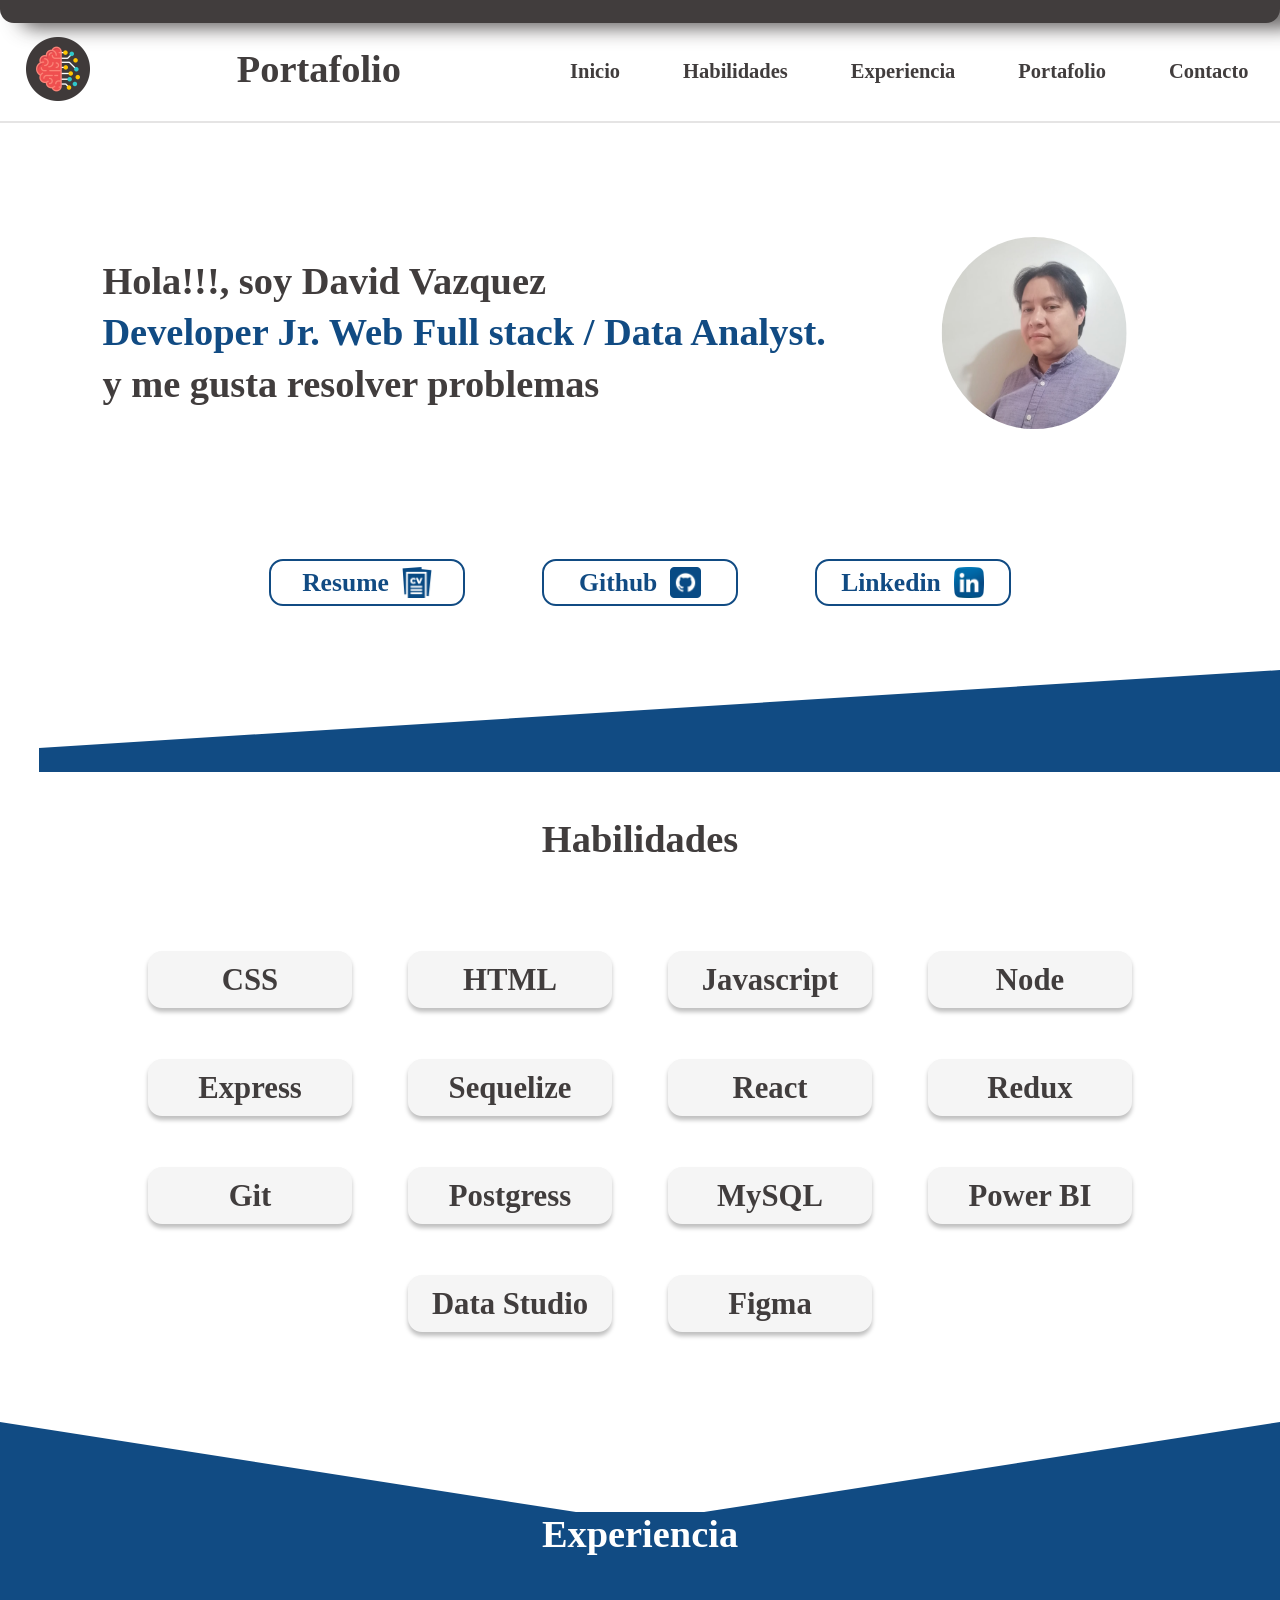
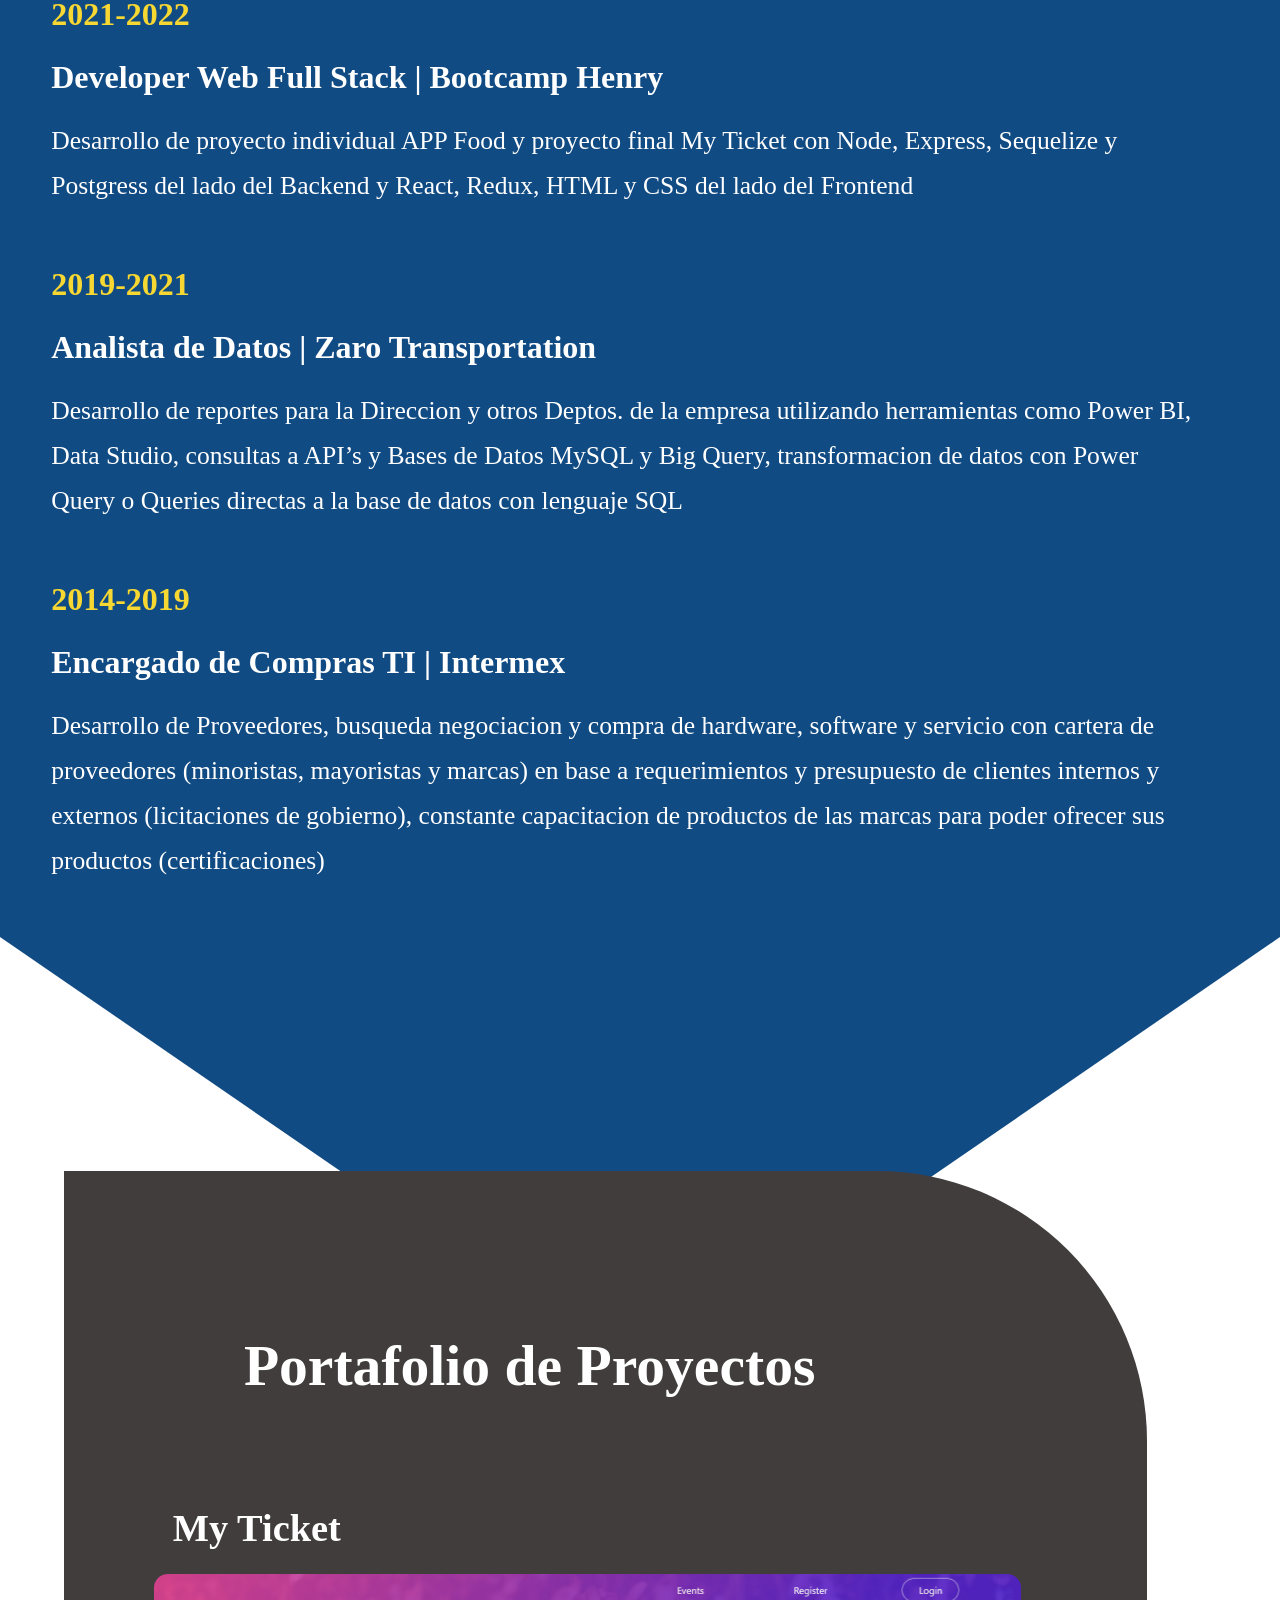
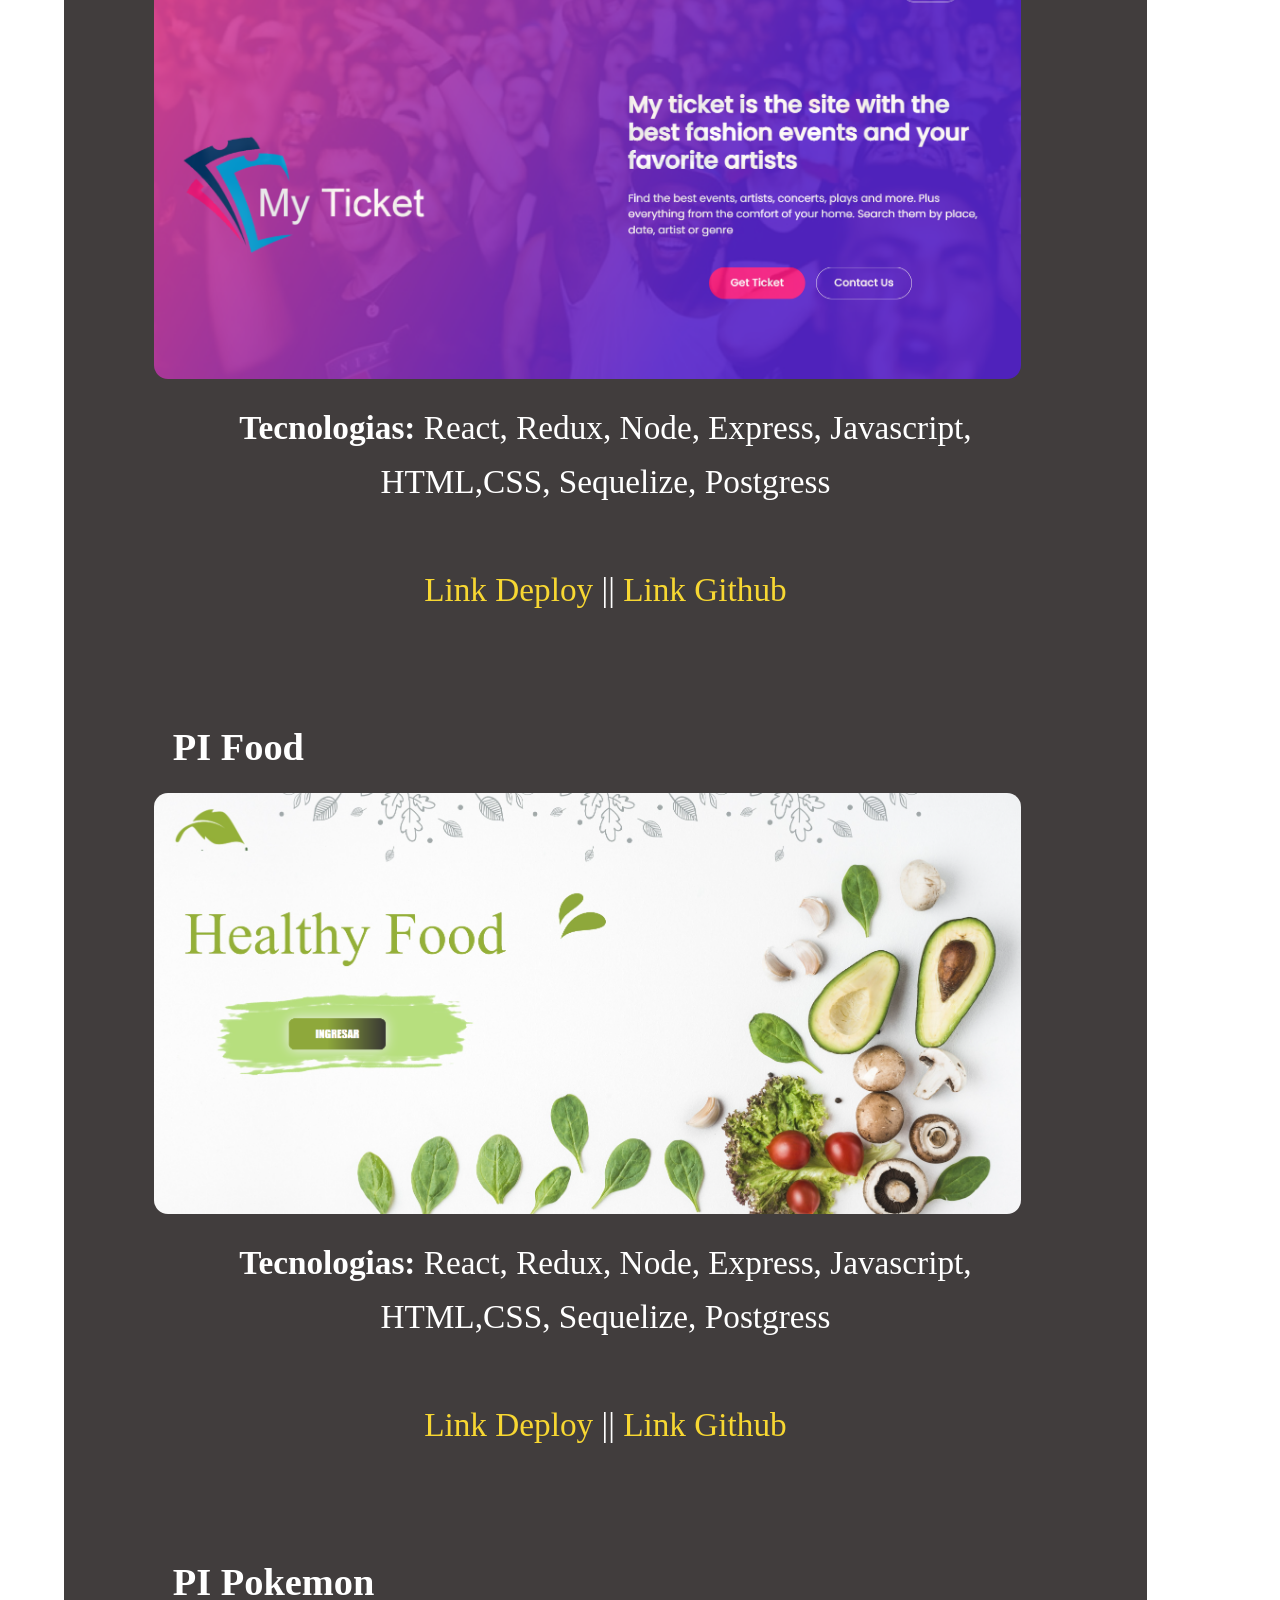
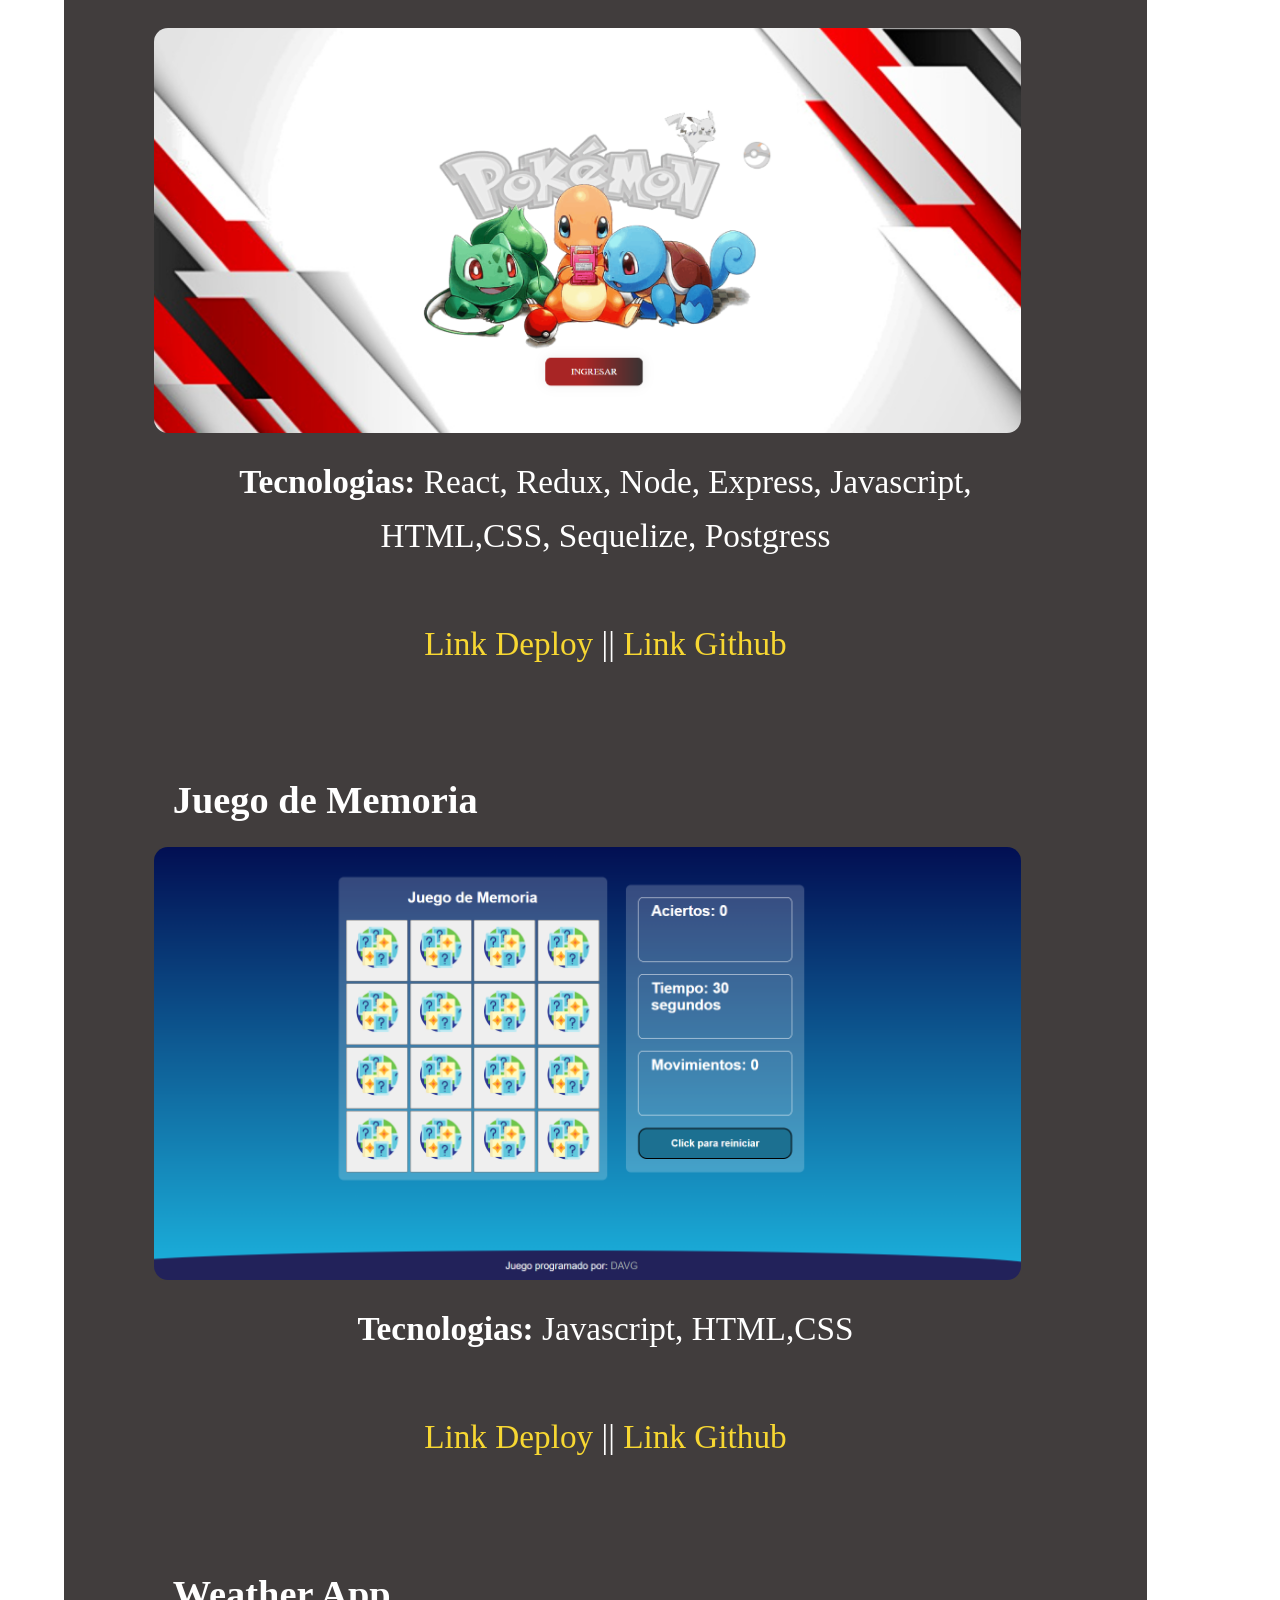
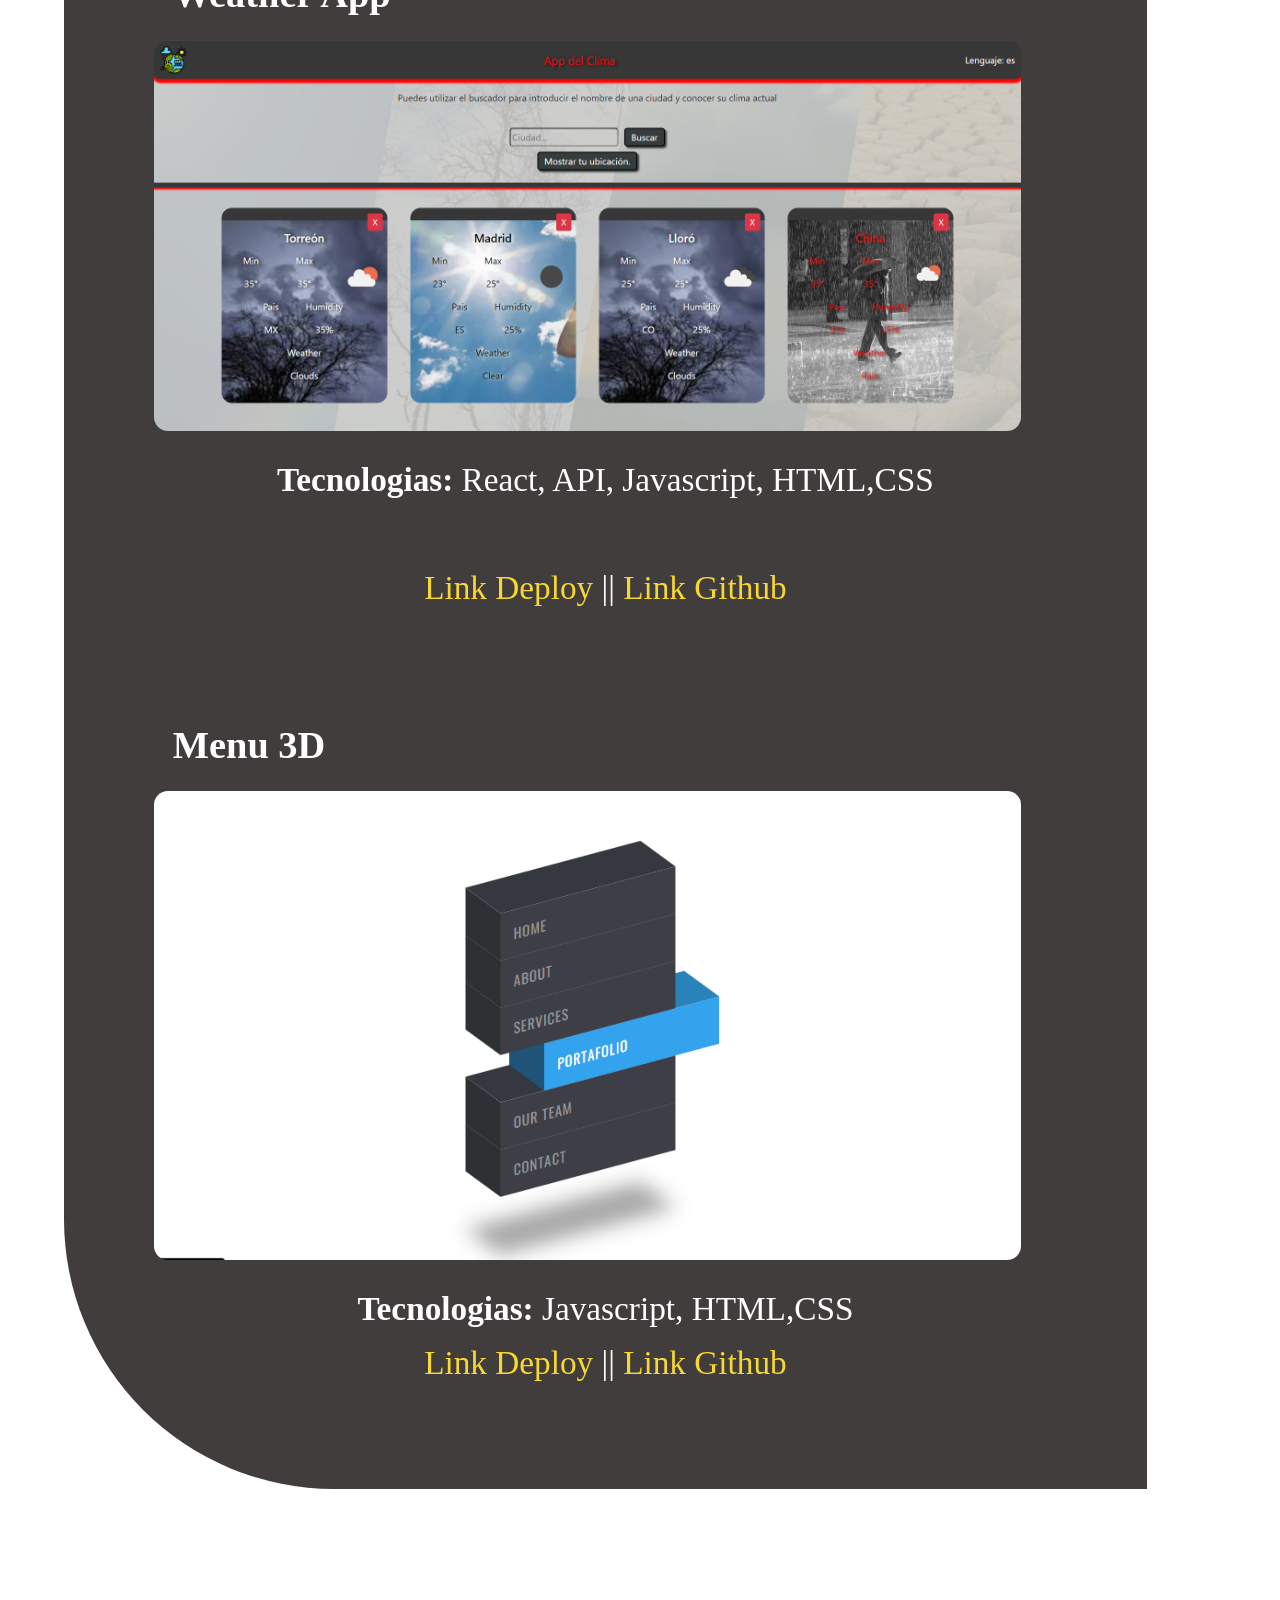
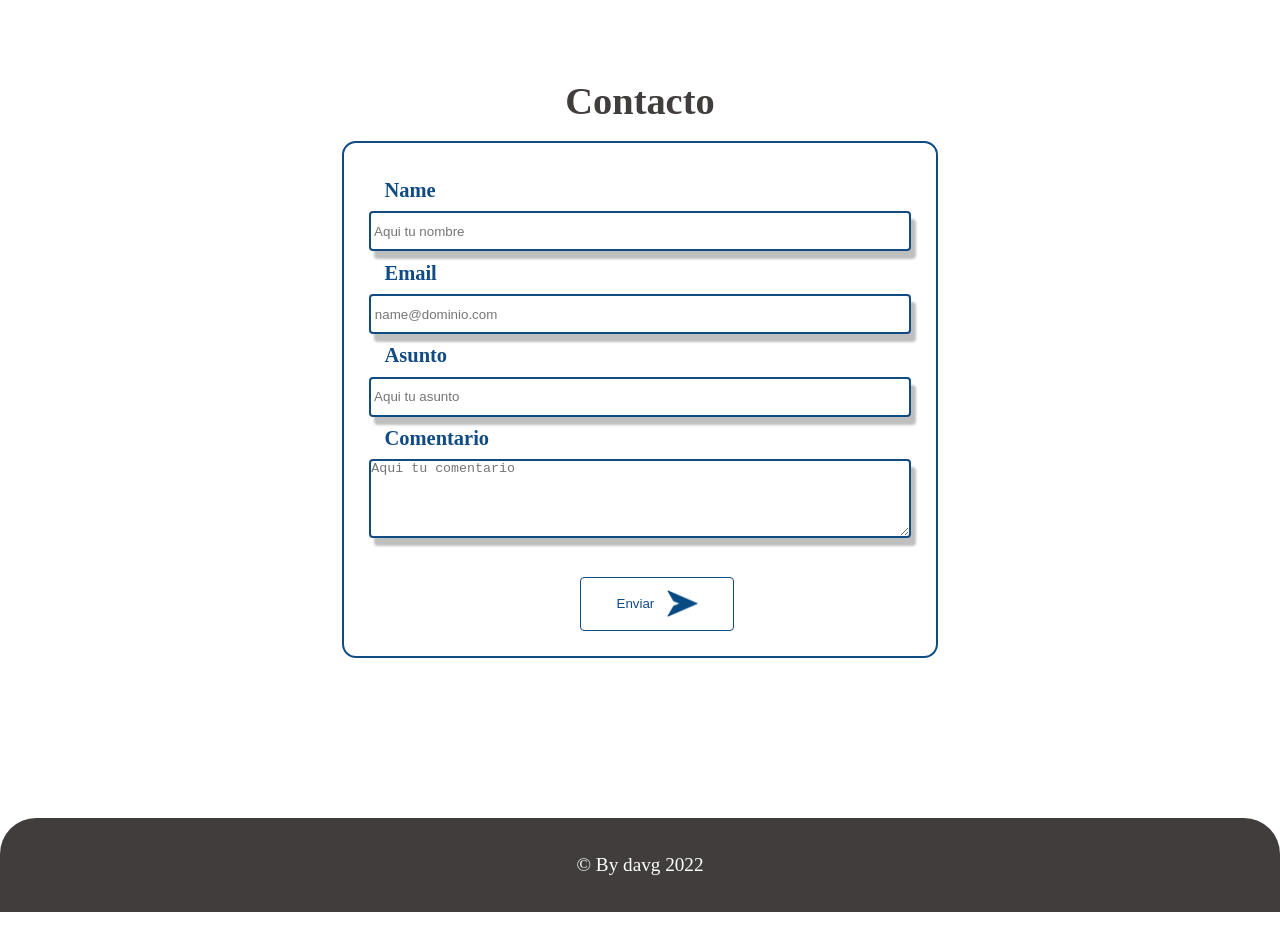
==== index.html @ 2366cd24 "Se agrega la leyenda data analyst al hero" ====
<!DOCTYPE html>
<html lang="es">

<head>
    <link rel="shortcut icon" href="./resources/images/favicon.ico" type="image/x-icon">
    <meta charset="UTF-8">
    <meta http-equiv="X-UA-Compatible" content="IE=edge">
    <meta name="viewport" content="width=device-width, initial-scale=1.0">
    <title>Portafolio David Vazquez</title>
    <link rel="stylesheet" href="./CSS/index.css">
</head>

<body>
    <header>

        
        
        <nav>
            <div class="barra-top" id="top">.</div>

            <div class="menu-chico">
                <img class="logo" src="./resources/IA.png" alt="logo" />
                <p class="pfTitulo">Portafolio</p>
                <div class="containerMenuBurger">
                    <input type="checkbox" id="check" checked>
                    <label for="check" class="bar-btn">
                        <img class="menu-burger" src="./resources/menu-lineas.png" alt="menu" />
                    </label>
                    <ul class="navBurger">
                        <li><a href="#hero">Inicio</a></li>
                        <li><a href="#habilidades">Habilidades</a></li>
                        <li><a href="#experiencia">Experiencia</a></li>
                        <li><a href="#portafolio">Portafolio</a></li>
                        <li><a href="#contacto">Contacto</a></li>
                    </ul>
                </div>

            </div>
<!-- 
            <ul class="navAll">
                <li><a href="#">Inicio</a></li>
                <li><a href="#">Acerca de</a></li>
                <li><a href="#">Portafolio</a></li>
                <li><a href="#">Contacto</a></li>
            </ul> -->
            <hr />
        </nav>


        </div>
    </header>

    <!-- Hero -->
    <section id="hero">
        
        <div class="content-resumen" >
            <p class="resumen">
                Hola!!!, soy David Vazquez <br />
                <span class="blue">Developer Jr. Web Full stack / Data Analyst.</span>
                <span class="hero-styles" id="likes"></span>
            </p>
            <img class="foto-perfil" src="./resources/foto.jpeg" alt="foto-perfil" />
        </div>

        <div class="btn-container">
            <a href="./resources/CV-DAVG.pdf" download="./resources/CV-DAVG" class="btn">Resume <img class="btn-img"
                    src="./resources/curriculum-vitae.png" alt="CV" /></a>
            <a class="btn" href="https://github.com/davidvazgon26" target="_blank" rel="noopener">Github <img
                    class="btn-img" src="./resources/github.png" alt="CV" /></a>
            <a class="btn" href="https://www.linkedin.com/in/davidvazgon/" target="_blank" rel="noopener">Linkedin <img
                    class="btn-img" src="./resources/linkedin.png" alt="CV" /></a>

        </div>

        <div class="trianguloEquilatero">

    </section>
    <!-- Habilidades -->
    <section id="habilidades">

        <h2 class="habilidades">Habilidades</h2>
        <div id="particles-js"> </div>

        <div class="btn-hab">
            <button class="btn-btn">CSS</button>
            <button class="btn-btn">HTML</button>
            <button class="btn-btn">Javascript</button>
            <button class="btn-btn">Node</button>
            <button class="btn-btn">Express</button>
            <button class="btn-btn">Sequelize</button>
            <button class="btn-btn">React</button>
            <button class="btn-btn">Redux</button>
            <button class="btn-btn">Git</button>
            <button class="btn-btn">Postgress</button>
            <button class="btn-btn">MySQL</button>
            <button class="btn-btn">Power BI</button>
            <button class="btn-btn">Data Studio</button>
            <button class="btn-btn">Figma</button>
        </div>
    </section>
    <!-- Experiencia -->
    <section id="experiencia">
        <div class="trianguloInvertido"></div>
        <div class="exp">
            <h2 class="experiencia">Experiencia</h2>
            <!-- Henry -->
            <div class="contExp">
                <h3 class="anio">2021-2022</h3>
                <h3 class="title">Developer Web Full Stack | Bootcamp Henry</h3>
                <p class="descriptionEx">
                    Desarrollo de proyecto individual APP Food y proyecto final My Ticket con Node, Express, Sequelize y
                    Postgress del lado del Backend y React, Redux, HTML y CSS del lado del Frontend
                </p>
            </div>
            <!-- Zaro -->
            <div class="contExp">
                <h3 class="anio">2019-2021</h3>
                <h3 class="title">Analista de Datos | Zaro Transportation</h3>
                <p class="descriptionEx">
                    Desarrollo de reportes para la Direccion y otros Deptos. de la empresa utilizando herramientas como
                    Power BI, Data Studio, consultas a API’s y Bases de Datos MySQL y Big Query, transformacion de datos
                    con Power Query o Queries directas a la base de datos con lenguaje SQL
                </p>
            </div>
            <!-- Intermex -->
            <div class="contExp">
                <h3 class="anio">2014-2019</h3>
                <h3 class="title">Encargado de Compras TI | Intermex</h3>
                <p class="descriptionEx">
                    Desarrollo de Proveedores, busqueda negociacion y compra de hardware, software y servicio con
                    cartera de proveedores (minoristas, mayoristas y marcas) en base a requerimientos y presupuesto de
                    clientes internos y externos (licitaciones de gobierno), constante capacitacion de productos de las
                    marcas para poder ofrecer sus productos (certificaciones)
                </p>
            </div>
        </div>
        <div class="trianguloInvertido2"></div>
    </section>
    <!-- Muestra de portafolio  -->
    <section id="portafolio">
        <div class="containerPDP">
            <div class="containerFondoPDP">
                <h2 class="portProyect">Portafolio de Proyectos</h2>
                <!-- My Ticket portafolio -->
                <div class="contPort">
                    <h3 class="contPortTitle">My Ticket</h3>
                    <img src="./resources/img/myTicket.png" alt="Imagen portafolio" class="imgPortafolio" />
                    <p class="pPortafolio">
                        <strong>Tecnologias:</strong> React, Redux, Node, Express, Javascript, HTML,CSS, Sequelize,
                        Postgress <br /> <br />
                        <a href="https://client-concerts.vercel.app/" target="_blank" rel="noopener" class="pLink">Link
                            Deploy</a>
                        ||
                        <a href="https://github.com/JuanDls01/client-concerts" target="_blank" rel="noopener"
                            class="pLink">Link Github</a>
                    </p>
                </div>
                <!-- PI Food portafolio -->
                <div class="contPort">
                    <h3 class="contPortTitle">PI Food</h3>
                    <img src="./resources/img/food.PNG" alt="Imagen portafolio" class="imgPortafolio" />
                    <p class="pPortafolio">
                        <strong>Tecnologias:</strong> React, Redux, Node, Express, Javascript, HTML,CSS, Sequelize,
                        Postgress <br /><br />
                        <a href="https://pi-food-eta.vercel.app/" target="_blank" rel="noopener" class="pLink">Link
                            Deploy</a>
                        ||
                        <a href="https://github.com/davidvazgon26/PI-Food" target="_blank" rel="noopener"
                            class="pLink">Link Github</a>
                    </p>
                </div>
                <!-- PI Pokemon portafolio -->
                <div class="contPort">
                    <h3 class="contPortTitle">PI Pokemon</h3>
                    <img src="./resources/img/pokemon.PNG" alt="Imagen portafolio" class="imgPortafolio" />
                    <p class="pPortafolio">
                        <strong>Tecnologias:</strong> React, Redux, Node, Express, Javascript, HTML,CSS, Sequelize,
                        Postgress <br /><br />
                        <a href="https://pi-pokemon-nine.vercel.app/" target="_blank" rel="noopener" class="pLink">Link
                            Deploy</a>
                        ||
                        <a href="https://github.com/davidvazgon26/PI-Pokemon" target="_blank" rel="noopener"
                            class="pLink">Link Github</a>
                    </p>
                </div>
                <!-- Juego de Memoria portafolio -->
                <div class="contPort">
                    <h3 class="contPortTitle">Juego de Memoria</h3>
                    <img src="./resources/img/Memoria.PNG" alt="Imagen portafolio" class="imgPortafolio" />
                    <p class="pPortafolio">
                        <strong>Tecnologias:</strong> Javascript, HTML,CSS <br /><br />
                        <a href="https://juego-de-memoria-omega.vercel.app/" target="_blank" rel="noopener"
                            class="pLink">Link Deploy</a>
                        ||
                        <a href="https://github.com/davidvazgon26/JuegoDeMemoria" target="_blank" rel="noopener"
                            class="pLink">Link Github</a>
                    </p>
                </div>
                <!-- Weather App portafolio -->
                <div class="contPort">
                    <h3 class="contPortTitle">Weather App</h3>
                    <img src="./resources/img/Clima.PNG" alt="Imagen portafolio" class="imgPortafolio" />
                    <p class="pPortafolio">
                        <strong>Tecnologias:</strong> React, API, Javascript, HTML,CSS <br /><br />
                        <a href="https://weather-app-sage-one.vercel.app/" target="_blank" rel="noopener"
                            class="pLink">Link Deploy</a>
                        ||
                        <a href="https://github.com/davidvazgon26/appClima" target="_blank" rel="noopener"
                            class="pLink">Link Github</a>
                    </p>
                </div>
                <!-- Menu 3D portafolio -->
                <div class="contPort">
                    <h3 class="contPortTitle">Menu 3D</h3>
                    <img src="./resources/img/Menu3D.PNG" alt="Imagen portafolio" class="imgPortafolio" />
                    <p class="pPortafolio">
                        <strong>Tecnologias:</strong> Javascript, HTML,CSS <br />
                        <a href="https://codepen.io/davidvazgon/full/YzejGYO" target="_blank" rel="noopener"
                            class="pLink">Link Deploy</a>
                        ||
                        <a href="https://github.com/davidvazgon26/Menu-3D" target="_blank" rel="noopener"
                            class="pLink">Link Github</a>
                    </p>
                    <br />
                    <br />
                </div>

            </div>
        </div>

    </section>
    <!-- Contacto -->
    <section id="contacto">

        <div class="containerContacto">
            <h2 class="contactoTitle">Contacto</h2>
            <form class="form" action="https://formsubmit.co/c9cb930b9e0231f19176fe09be3b3baa" method="POST">
                <label for="Name" class="labelContact">Name</label>
                <input type="text" id="Name" name="Name" class="inputContact" placeholder=" Aqui tu nombre" required />
                <label for="email" class="labelContact">Email</label>
                <input type="email" id="email" name="email" class="inputContact" placeholder=" name@dominio.com" />
                <label for="asunto" class="labelContact">Asunto</label>
                <input type="text" id="asunto" name="asunto" class="inputContact" placeholder=" Aqui tu asunto" />

                <label for="comentario" class="labelContact">Comentario</label>
                <textarea id="comentario" name="comentario" class="textAreaContact" rows="5"
                    placeholder="Aqui tu comentario"></textarea>

                <!-- <input type="submit" value="Enviar" class="btnContact" src="./resources/send.png" > -->

                <button type="submit" class="btnContact">Enviar <img src="./resources/send.png"
                        alt="img btn" /></button>

                <input type="hidden" name="_next" value="http://localhost:5501" />
                <input type="hidden" name="_captcha" value="false" />

            </form>
        </div>

    </section>
    <!-- Pie de Pagina -->
    <footer>


        <div class="footer-container">

            <p>&copy; By davg 2022</p>

            <!-- <a href="/#hero" class="top">
                <img class="up-arrow" src="./resources/up-arrow.png" alt="up-arrow" />
            </a> -->

        </div>
    </footer>
    <!-- JS Particles.js -->
    <script src="./js/particles.min.js"></script>
    <script src="./js/particulas.js"></script>

    <!-- Archivo JS -->
    <script src="./js/index.js"></script>
</body>

</html>
---- CSS/index.css ----
* {
    margin: 0;
    padding: 0;
}

html{
    scroll-behavior: smooth;
    width: 100%;
}


.logo {
    width: 12vw;
    margin-left: 2vw;
}

/* .btnBurger{
    border: none;
    color: transparent;
    pointer-events: all;
}

.btnBurger:hover{
    transform: scale(1.1);
} */

header{
    background: white;
    height: 15vh;
}

nav{
    position: fixed;
    width: 100%;
    background:white;
    z-index: 100;
}

section[id]{
    scroll-margin-top: 22vh;
}



.containerMenuBurger {
    display: flex;
    flex-direction: column;

}

.menu-burger {
    width: 7.5vw;
    margin-right: 2vw;
}

.bar-btn {
    position: relative;
    top: 0.5vh;
    right: 2vw;
    text-align: right;
}

.navBurger {
    background: white;
    list-style: none;
    position: fixed;
    text-align: center;

    top: 15vh;
    right: 5vw;
    z-index: 20;
    border-radius: 4px;
    padding: 2vw;
    width: 30vw;
    box-shadow: 0px 0px 10px rgba(0, 0, 0, 0.5);
}

.navBurger li {
    margin-bottom: 2vh;
    display: flex;
    justify-content: center;
    align-items: center;
}

.navBurger li:hover{
    background: #413D3D;
    color: white;
    transform: scale(1.1);
    transition: all 0.8s;


}

.navBurger li a {
    text-decoration: none;
    color: #413D3D;
    padding: 1vh;

    font-family: 'Inter';
    font-style: normal;
    font-weight: 600;
    font-size: 3vw;
    line-height: 17px;
    width: 100%;
 
}

.navBurger li a:hover {
    color: white
}

#check{
    display: none;
}

#check:checked ~ .navBurger {
    display: none ;
   
}

.menu-chico {
    display: flex;
    width: 100%;
    justify-content: space-between;
    align-items: center;

}




.navAll {
    display: none;
}

.barra-top {
    width: 100%;
    height: 2.5vh;
    background-color: #413D3D;
    color: #413D3D;
    margin-bottom: 1vh;
    border-bottom-left-radius: 14px;
    border-bottom-right-radius: 14px;
    box-shadow: 20px 4px 20px rgba(65, 61, 61, 0.9);
}

.habilidades {
    color: #413D3D;
    text-align: center;
    margin-bottom: 5vh;
}

.pfTitulo {
    width: 80%;
    left: 84px;
    top: 23px;

    font-family: 'Inter';
    font-style: normal;
    font-weight: 600;
    font-size: 6vw;
    line-height: 17px;
    /* identical to box height */

    text-align: center;
    /* Color Secundario */

    color: #413D3D;
}

hr {
    margin: 1.5vh 0;
    border: 1px solid #E5E4E4;
    padding: 0;
    /* box-shadow: 8px 2px 5px rgba(65, 61, 61, 0.5);
    transform: rotate(-0.24deg); */
}

.foto-perfil {
    width: 22vw;
    height: 16vw;
    border-radius: 100%;
    transform: scaleX(-1);
    margin-right: 4vw;
    object-fit: cover;

}

.resumen {
    display: flex;
    width: 100%;
    margin-left: 8vw;
    flex-direction: column;
    font-family: 'Inter';
    font-style: normal;
    font-weight: 700;
    font-size: 4vw;
    line-height: 1.7rem;
    /* letter-spacing: 0.05em; */
    /* Color Secundario */
    color: #413D3D;
}

.content-resumen {
    display: flex;
    justify-content: space-around;
    align-items: center;
    height: 30vh;
    margin-top: 4vh;;
}

.blue {
    color: #114B83;
}

.hero-styles {
    /* color: var(--secondary); */
    color: #413D3D;
}


footer {
    width: 100%;
    background-color: #413D3D;
    z-index: -2;
    color: white;
    position: relative;
    border-top-left-radius: 36px;
    border-top-right-radius: 36px;
    position: relative;
    top: -0;

}

.footer-container {
    padding: 1.2rem 0;
    display: flex;
    flex-direction: row;
    justify-content: center;
    align-items: center;
    padding: 4vh;

}

.footer-container p {
    font-size: 1.2rem;
    color: white;
    font-weight: 400;
    text-align: center;
}

.top {
    text-align: right;
    position: relative;
    left: 25%;
}

.up-arrow {
    width: 12vw;
    /* background-color:#000 */
}

.btn-hab {
    text-align: center;
    margin: 5vw
}

.btn-container {
    text-align: center;
    margin: 4vw;
    display: flex;
    flex-direction: row;
    justify-content: center;
}

.btn {
    margin: 2vw;
    width: 20vw;
    border-radius: 14px;
    display: flex;
    justify-content: center;
    align-items: center;
    padding: 1vw;
    text-decoration: none;

    font-family: 'Inter';
    font-style: normal;
    font-weight: 600;
    font-size: 3vw;
    line-height: 9px;
    background-color: transparent;
    border-radius: 8px;
    border: 2px solid #114B83;
    color: #114B83;

}

.btn:hover {
    transform: scale(1.1);
}

.btn-img {
    width: 4vw;
    margin-left: 1vw;
}

.btn-btn {
    background-color: white;
    color: #413D3D;
    width: 20vw;
    margin: 2vw;
    border: 0;
    padding: 1.8vw;
    background: #F5F5F5;
    box-shadow: 0px 4px 4px rgba(0, 0, 0, 0.25);
    border-radius: 14px;

    font-family: 'Inter';
    font-style: normal;
    font-weight: 600;
    font-size: 3vw;
    line-height: 12px;
    text-align: center;
}

.experiencia {
    color: #fff;
    text-align: center;
    /* padding: 20vh; */

}

.exp {
    width: 100%;
    height: auto;
    /* left: -1px;
    top: 544px; */

    /* Azul */
    background: #114B83;
}


.trianguloEquilatero {
    height: 24px;
    border-right: 97vw solid #114B83;
    border-top: 78px solid transparent;
    margin-bottom: 5vh;
}

#particles-js {
    width: 100%;
    /* height: 100%; */
    position: absolute;
    /* background-color: #000 */
    z-index: -2;
}

.trianguloInvertido {

    /* background: #fff; */
    border-left: 45vw solid #114B83;
    border-right: 45vw solid #114B83;
    border-top: 10vh solid transparent;
    /* border-bottom: 33vh solid transparent; */
    /* transform: rotate(90deg);*/
}

.trianguloInvertido2 {

    background: #114B83;
    border-left: 45vw solid #fff;
    border-right: 45vw solid #fff;
    border-top: 44vh solid transparent;
    /* border-bottom: 33vh solid transparent; */
    /* transform: rotate(90deg);*/
}

.contExp {
    margin-left: 4vw;

}

.anio {
    font-family: 'Inter';
    font-style: normal;
    font-weight: 800;
    font-size: 5vw;
    line-height: 3vh;
    /* identical to box height */
    text-align: left;
    /* Contraste */
    color: #F7D732;
}

.title {
    font-family: 'Inter';
    font-style: normal;
    font-weight: 600;
    font-size: 4.3vw;
    line-height: 5vh;
    /* identical to box height */

    text-align: left;

    color: #FFFFFF;
}

.descriptionEx {
    font-family: 'Inter';
    font-style: normal;
    font-weight: 100;
    font-size: 3vw;
    line-height: 2.5vh;
    color: #FFFFFF;
    padding-bottom: 2.5vh;
}

.containerPDP {
    width: 94%;
    margin: 0 0 0 5vw;
    padding: 0;
}

.containerFondoPDP {
    width: 90%;
    height: auto;
    background: #413D3D;
    position: relative;
    top: -25vh;
    /* border-top-right-radius: 100%; */
    border-radius: 0px 30vh;
    /* padding: 3vw; */
}

.portProyect {
    width: 86%;
    color: #fff;
    text-align: center;
    padding-top: 10vh;
}

.contPort {
    /* border: 2px solid white; */
    margin: 12vw 7vw;
}

.contPortTitle {
    font-family: 'Inter';
    font-style: normal;
    font-weight: 600;
    font-size: 5vw;
    line-height: 17px;
    /* height:200px; */
    /* identical to box height */
    margin-bottom: 2vh;

    text-align: left;

    color: #FFFFFF;
}

.imgPortafolio {
    width: 96%;
    border-radius: 14px;
}

.pPortafolio {
    width: 100%;
    font-family: 'Inter';
    font-style: normal;
    font-weight: 200;
    font-size: 4.2vw;
    line-height: 3.4vh;
    /* or 110% */

    text-align: center;
    margin-top: 2vh;

    /* Fondo */
    color: #FFFFFF;
    margin-bottom: 7vh;
}

.pLink {
    color: #F7D732;
    text-decoration: none;
}

.containerContacto {
    padding: 4vw;
    display: flex;
    flex-direction: column;
    align-items: center;

}

.contactoTitle {
    width: 100%;
    color: #413D3D;
    text-align: center;
    position: relative;
    top: -26vh;
    z-index: 16;
}

.form {
    display: flex;
    flex-direction: column;
    /* background: black; */
    /* margin: 10%; */
    width: 60vw;
    background: #fff;
    border: 2px solid #114B83;
    border-radius: 14px;
    padding: 7vw;
    position: relative;
    top: -24vh;
}

.labelContact {
    font-family: 'Inter';
    font-style: normal;
    font-weight: 600;
    font-size: 3vw;
    line-height: 12px;

    /* Azul */
    color: #114B83;

    padding: 2.5vw;
}

.inputContact {
    /* width: 26vw; */
    /* margin-left: 50vw; */
    height: 4vh;
    border: 2px solid #114B83;
    border-radius: 4px;
    filter: drop-shadow(5px 8px 1px rgba(0, 0, 0, 0.25));
}


.textAreaContact {
    /* width: 16vw;
    margin-left: 10vw; */
    border: 2px solid #114B83;
    border-radius: 4px;
    filter: drop-shadow(5px 8px 1px rgba(0, 0, 0, 0.25));
}

.btnContact {
    width: 18vw;
    height: 4vh;
    left: 96px;
    top: 2716px;
    background: transparent;
    color: #114B83;
    border: 1.8px solid #114B83;
    border-radius: 4px;
    margin: 7vw 35% 0;
    display: flex;
    align-items: center;
    justify-content: center;
    pointer-events: all;
}

.btnContact img {
    width: 3vw;
    margin-left: 1vw;
}

.btnContact:hover {
    background: #413D3D;
    color: #fff;
    transform: scale(1.2);
}



@media screen and (min-width: 600px) { 

    .anio{
        font-size: 3.8vw;
    }

    .title{
        font-size: 3.8vw;
    }

    .descriptionEx{
        font-size: 2.3vw;
    }

    .pPortafolio{
        font-size: 3.2vw;
    }
}




@media screen and (min-width: 768px) {
    .logo {
        width: 5vw;
    }
    .pfTitulo{
        font-size: 3vw;
        text-align: left;
        margin-left: 10vw;;
    }

    nav{
        width: 100%;
    }

    nav ul {
        display: flex;
        justify-content: flex-end;

    }

    nav ul li {
        margin: 2.5vh;
        list-style: none;

    }

    nav ul li a {
        text-decoration: none;
        font-size: 20px;
        color: rgb(100, 95, 95);
        font-family: 'Roboto', sans-serif;
    }



    .menu-burger {
        display: none;
    }

    #check:checked ~ .navBurger {
        display: flex ;
    }

    .navBurger {
        background: blue;
        position: initial;
        text-align: center;
        
        top: 0;
        right: 0;
        z-index: 20;
        border-radius: 0;
        padding: 0;
        width: 0;
        box-shadow: 0px 0px 10px rgba(0, 0, 0, 0);
    }
    
    
    .navBurger li a {
        font-size: 1.6vw;
    }
    
    .content-resumen{
        height:36vh;
    }

    .resumen{
        line-height: 4vw;
        font-size: 3vw;
    }

    .foto-perfil{
        height:15vw;
        margin-right: 12vw;
    }



    .btn {
        margin: 1vw 3vw;
        width: 14vw;
        padding: 0.5vw;
        border-radius: 14px;
        font-size: 2vw;
    }
    
    .btn-img {
        width: 2.4vw;
    }
    
    .habilidades {
        font-size: 3vw;
    }

    .btn-btn {
        width: 16vw;
        padding: 1.6vw;
        font-size: 2.4vw;
        line-height: 16px;
    }

    .experiencia {
        font-size: 3vw;
        padding-bottom: 4vh;
    }


    .portProyect{
        font-size:3vw;
    }


    .anio {
        font-size: 2.5vw;
        line-height: 5vh;
    }
    
    .title {
        font-size: 2.5vw;
        line-height: 9vh;
    }
    
    .descriptionEx {
        font-weight: 200;
        font-size: 2vw;
        line-height: 5vh;
        padding-bottom: 6vh;
        margin-right: 6vw;
    }

    .contPortTitle{
        font-size: 3vw;
        padding: 1.5vw;
    }

    .pPortafolio{
        font-size: 2.6vw;
        line-height: 6vh;
    }

    .portProyect {
        padding-top: 18vh;
        font-size: 4.5vw;

    }

    .containerFondoPDP {
        top: -18vh;
    }

    .contPort {
        margin: 8vw 7vw;
    }

    .contactoTitle{
        font-size: 3vw;
    }
   
   .labelContact{
    font-size: 1.6vw;
    padding:1.2vw;
   }

   .inputContact{
    height: 4vh;
   }

   .btnContact{
    width: 12vw;
    height: 6vh;
    margin: 3vw 39% 0;
   }

   .btnContact img{
    width: 2.4vw;
   }

   .form{
    padding: 2vw;
    width:46%
   }

   .footer-container{
    padding: 4vh;
   }

   footer{
    top: 0vh;
   }

   .containerContacto{
    position: relative;
    top:12vh;
   }

}
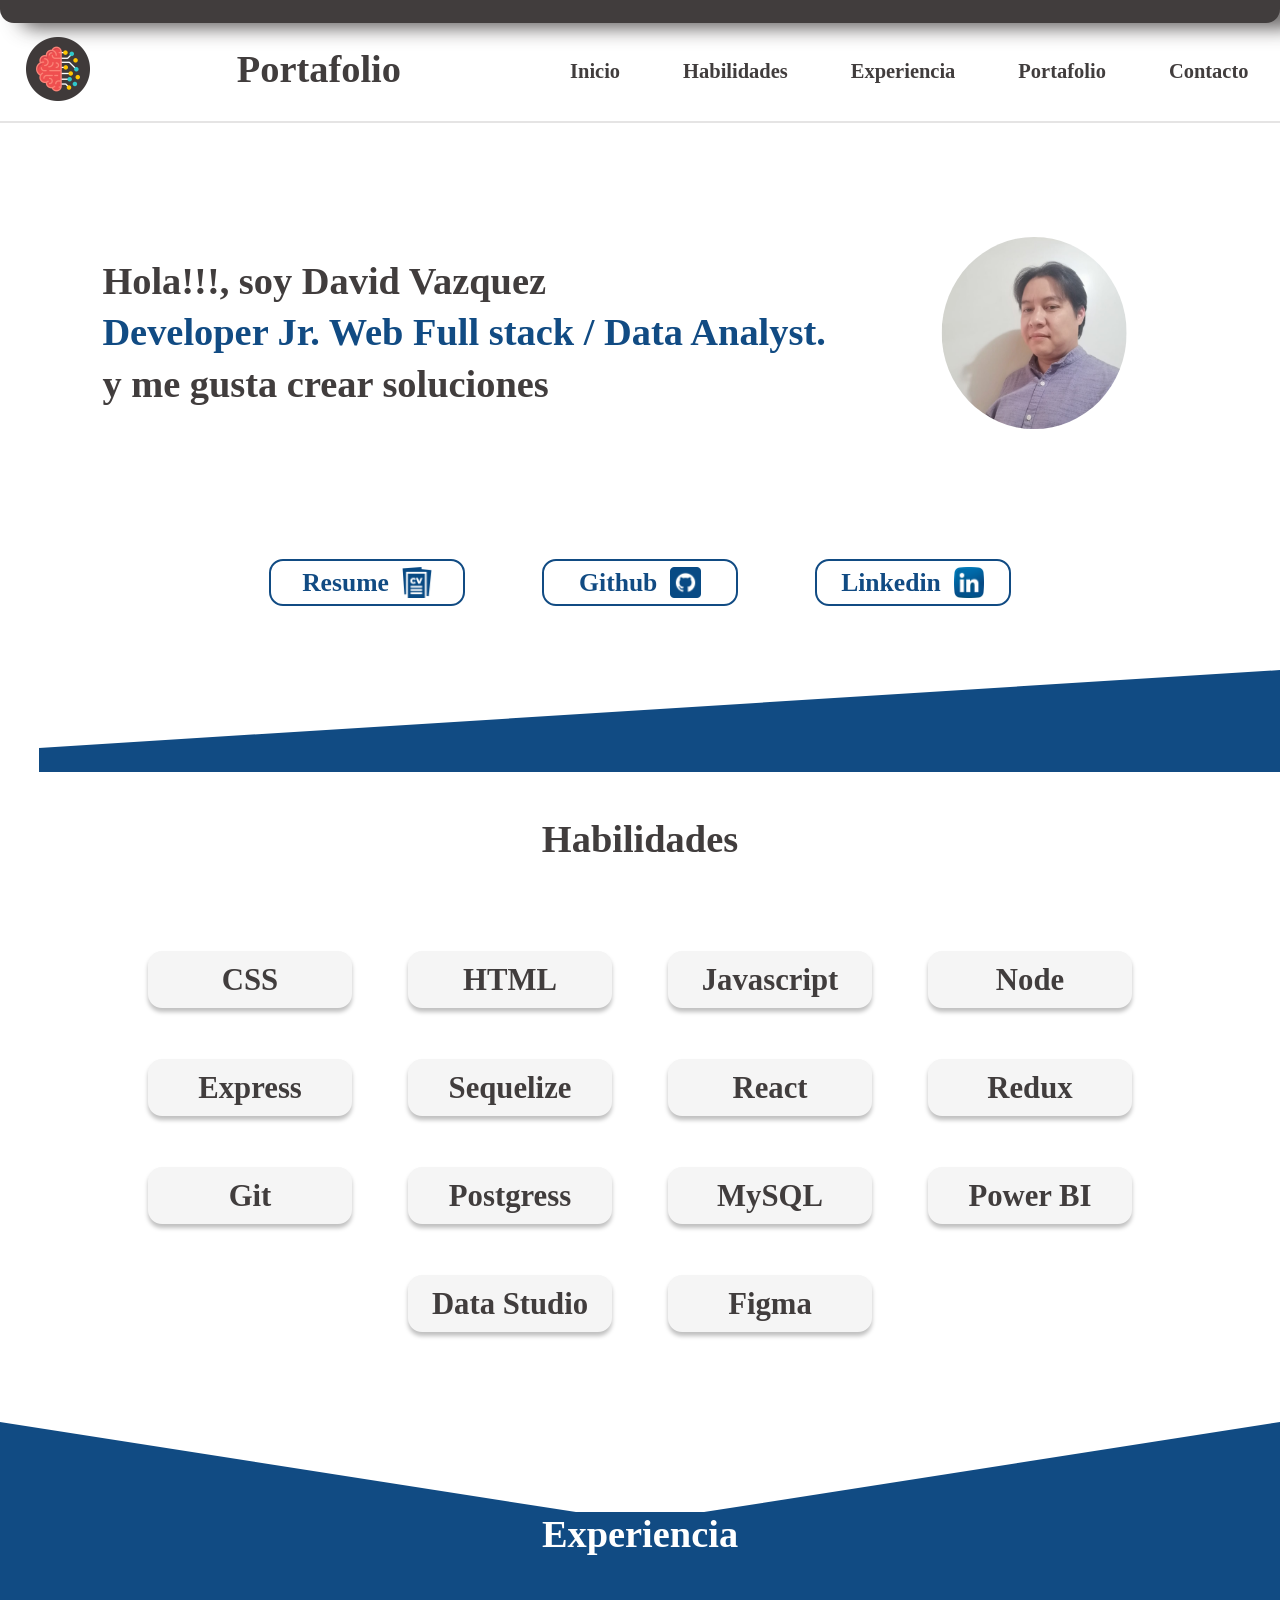
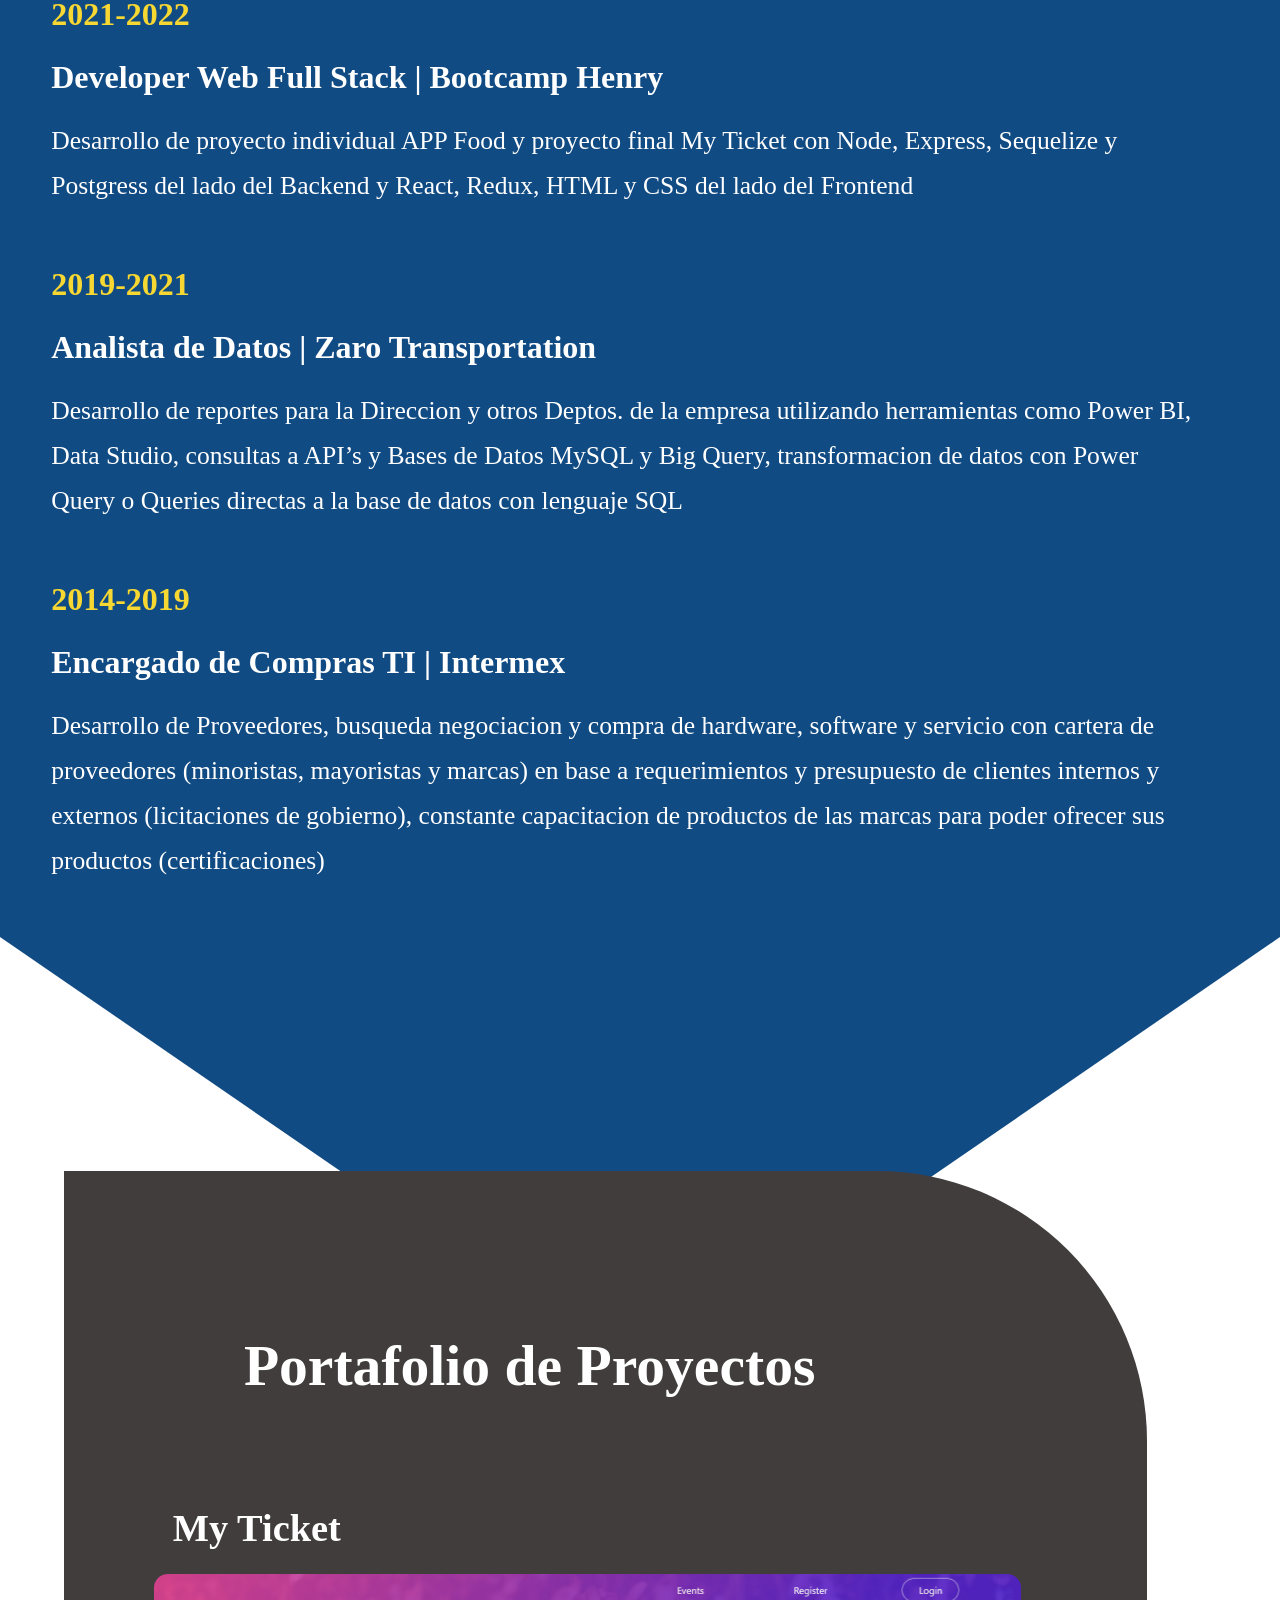
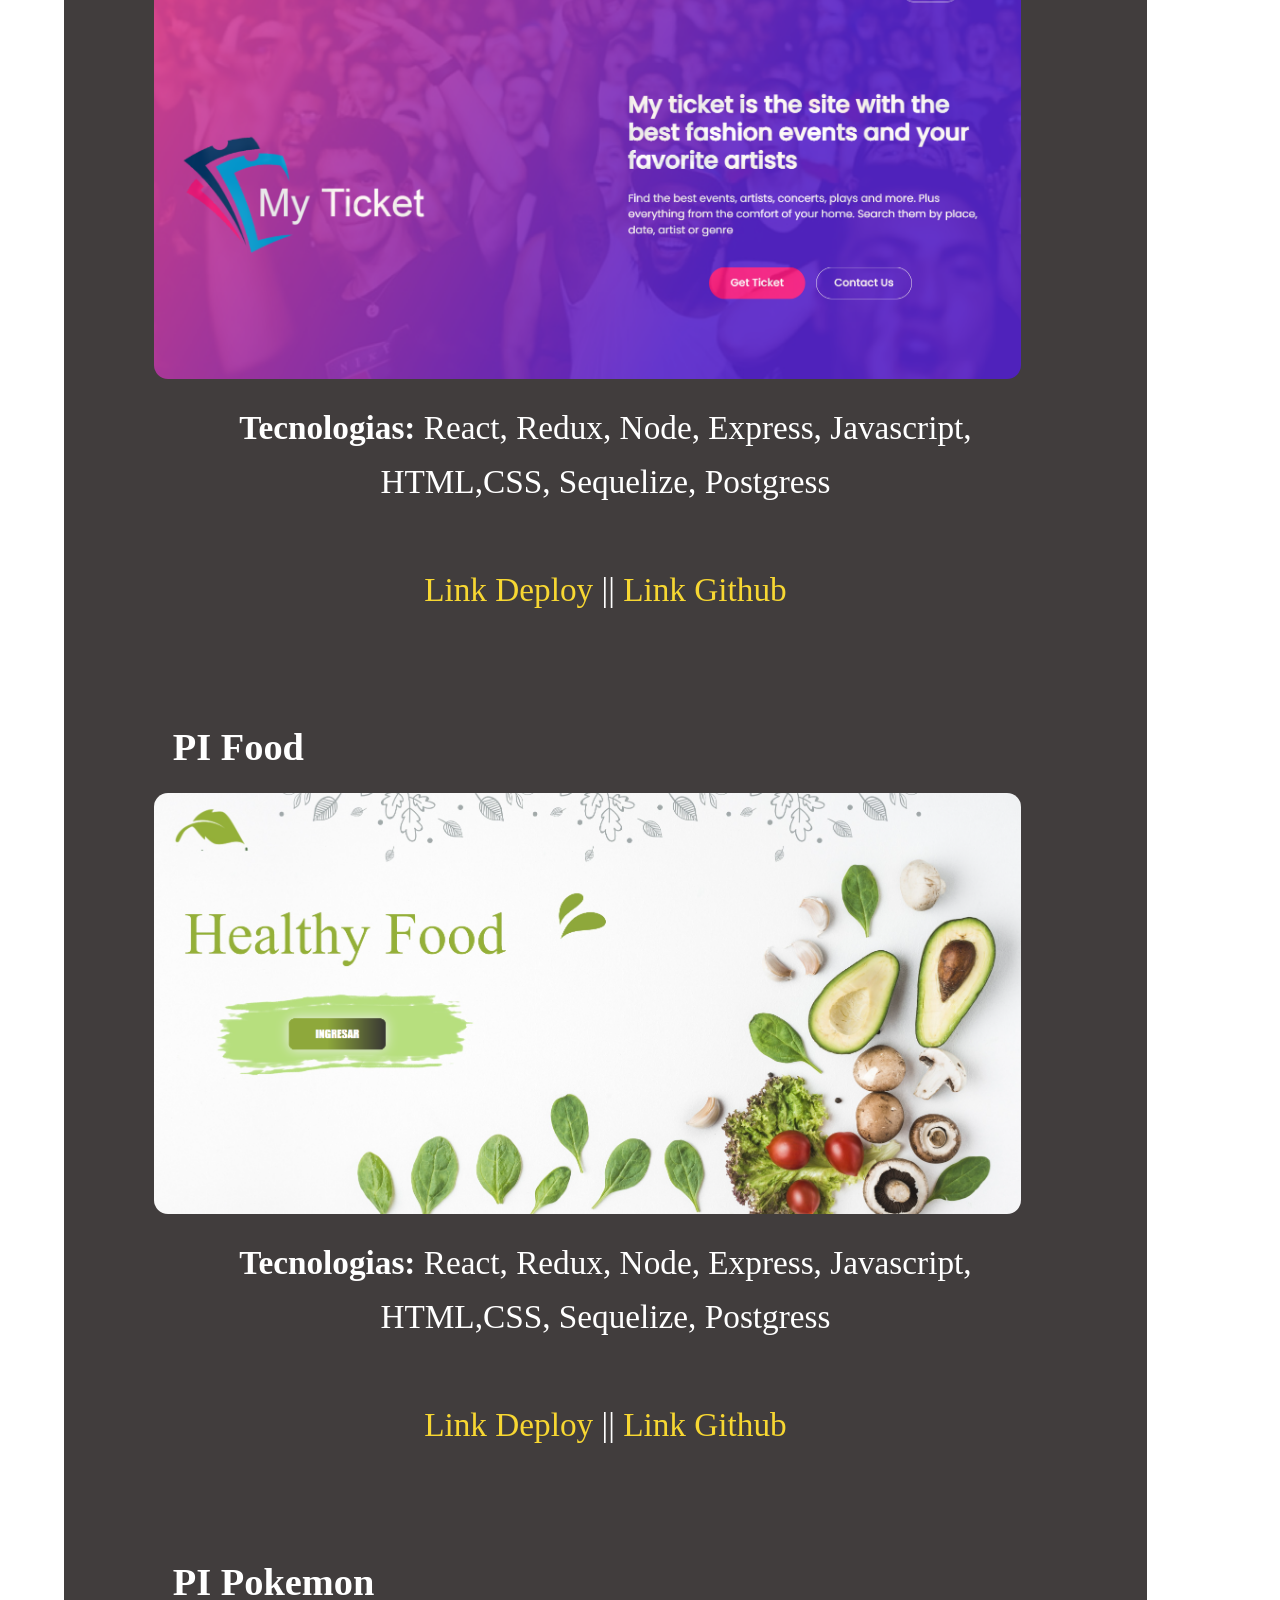
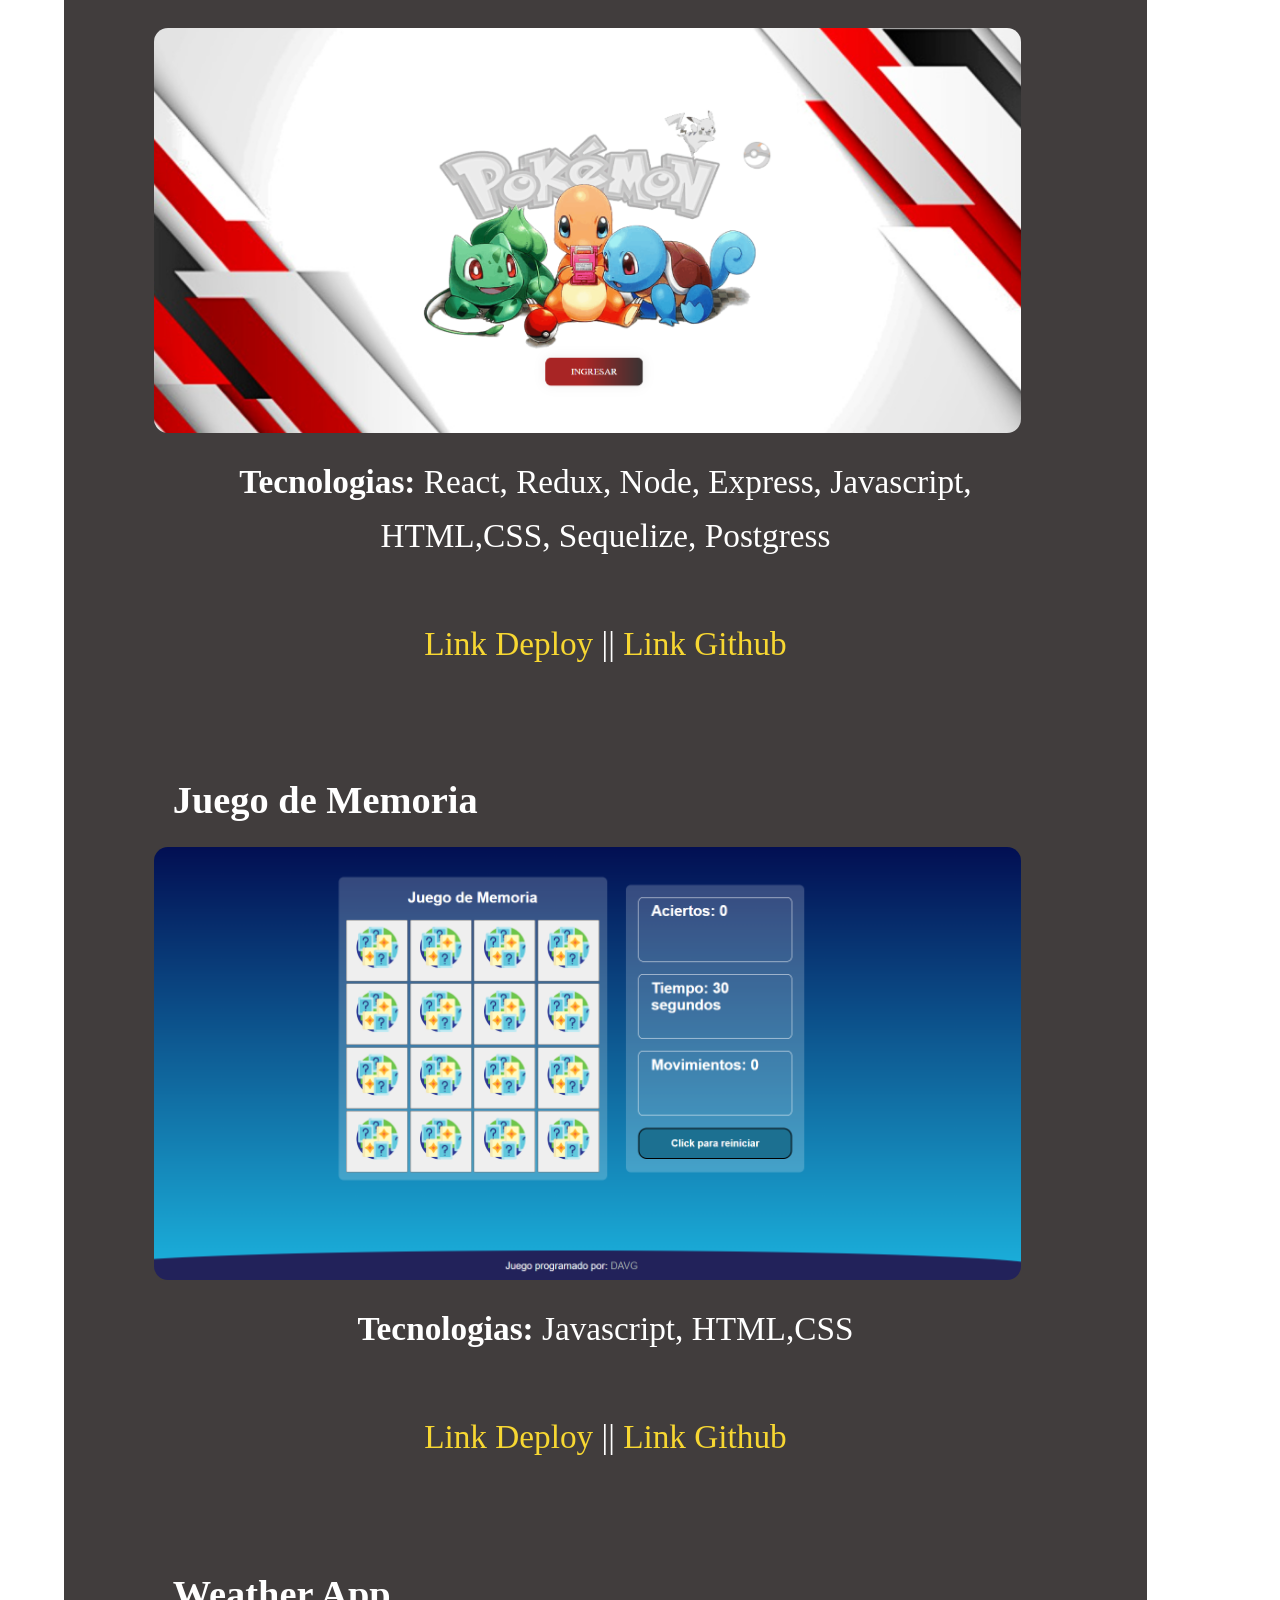
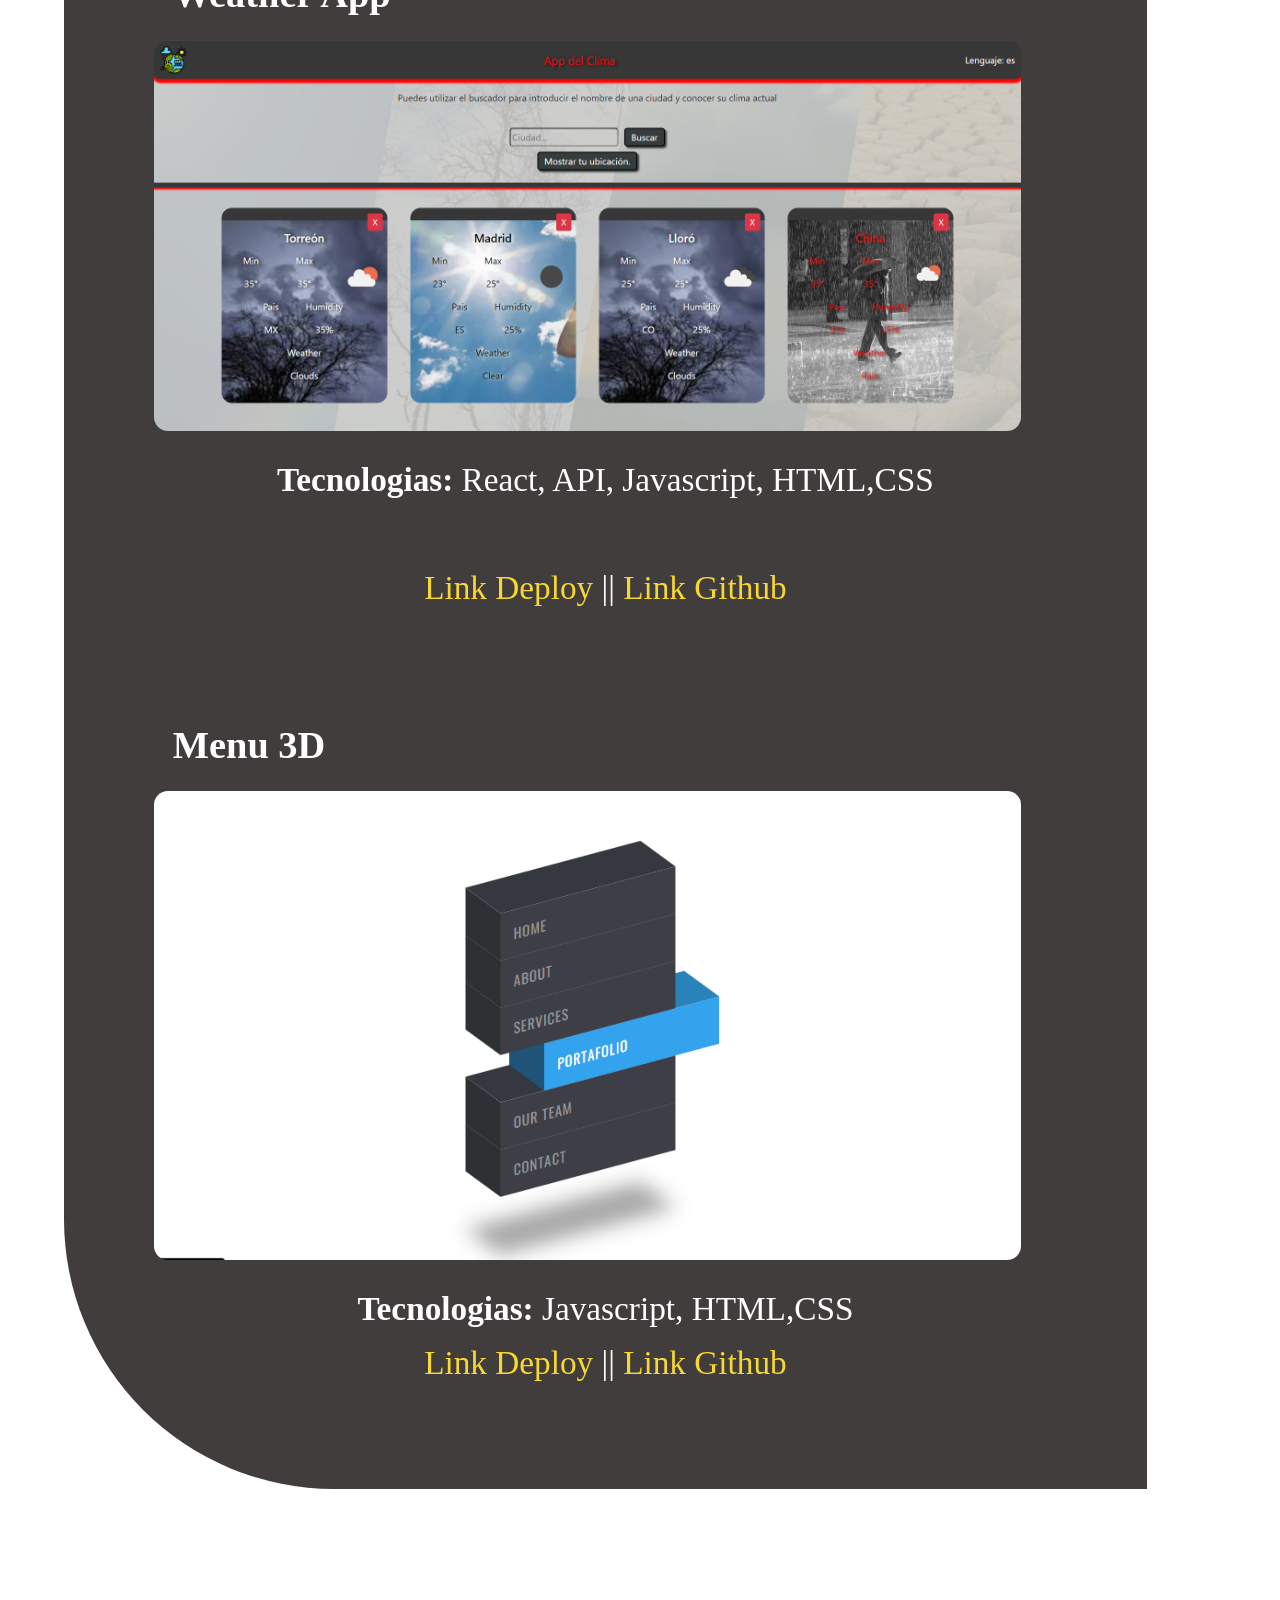
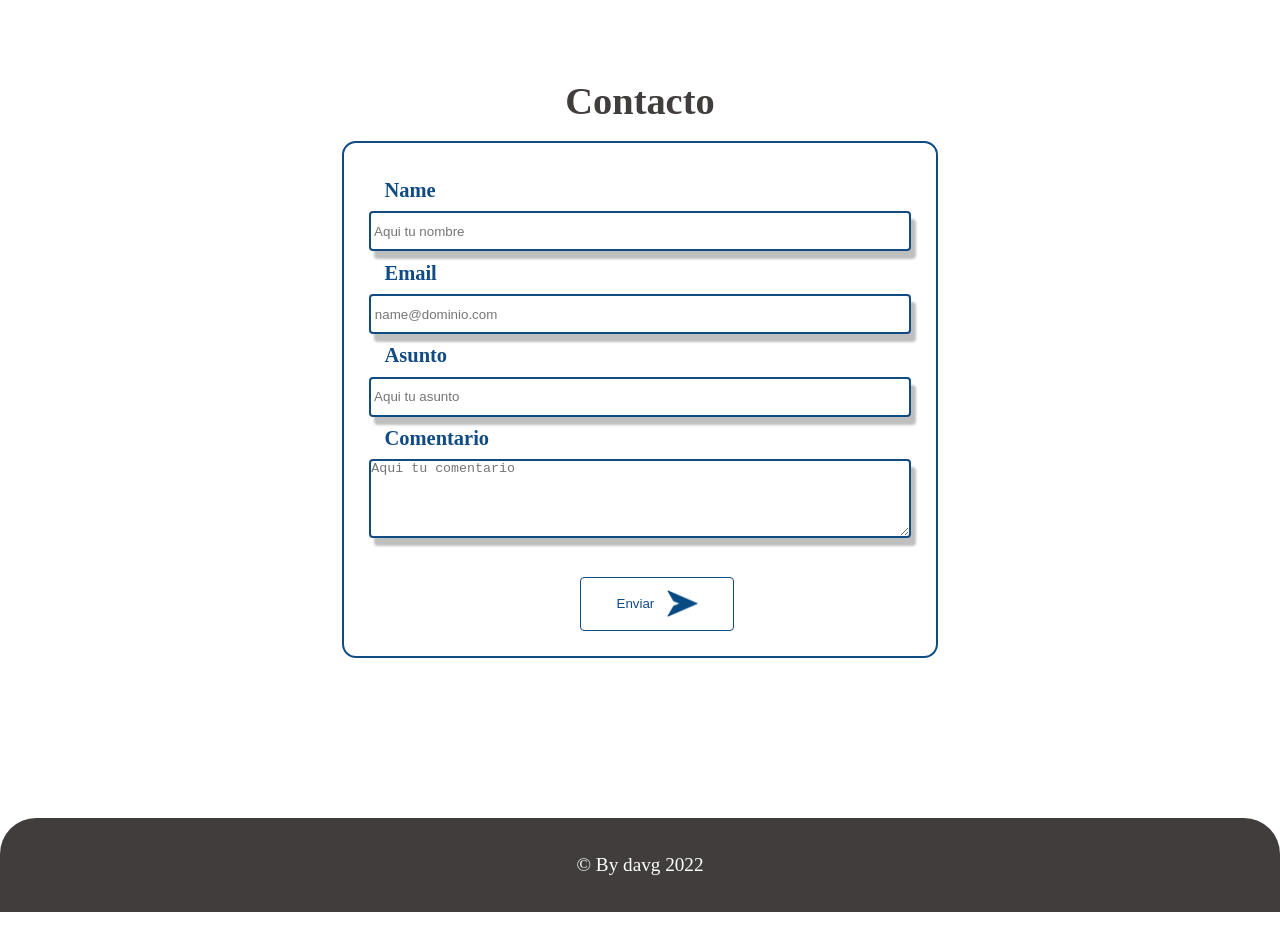
==== commit 34e3bffe: "se activa recaptcha de formulario" ====
--- a/index.html
+++ b/index.html
@@ -252,7 +252,7 @@
                         alt="img btn" /></button>
 
                 <input type="hidden" name="_next" value="http://localhost:5501" />
-                <input type="hidden" name="_captcha" value="false" />
+                <input type="hidden" name="_captcha" value="true" />
 
             </form>
         </div>
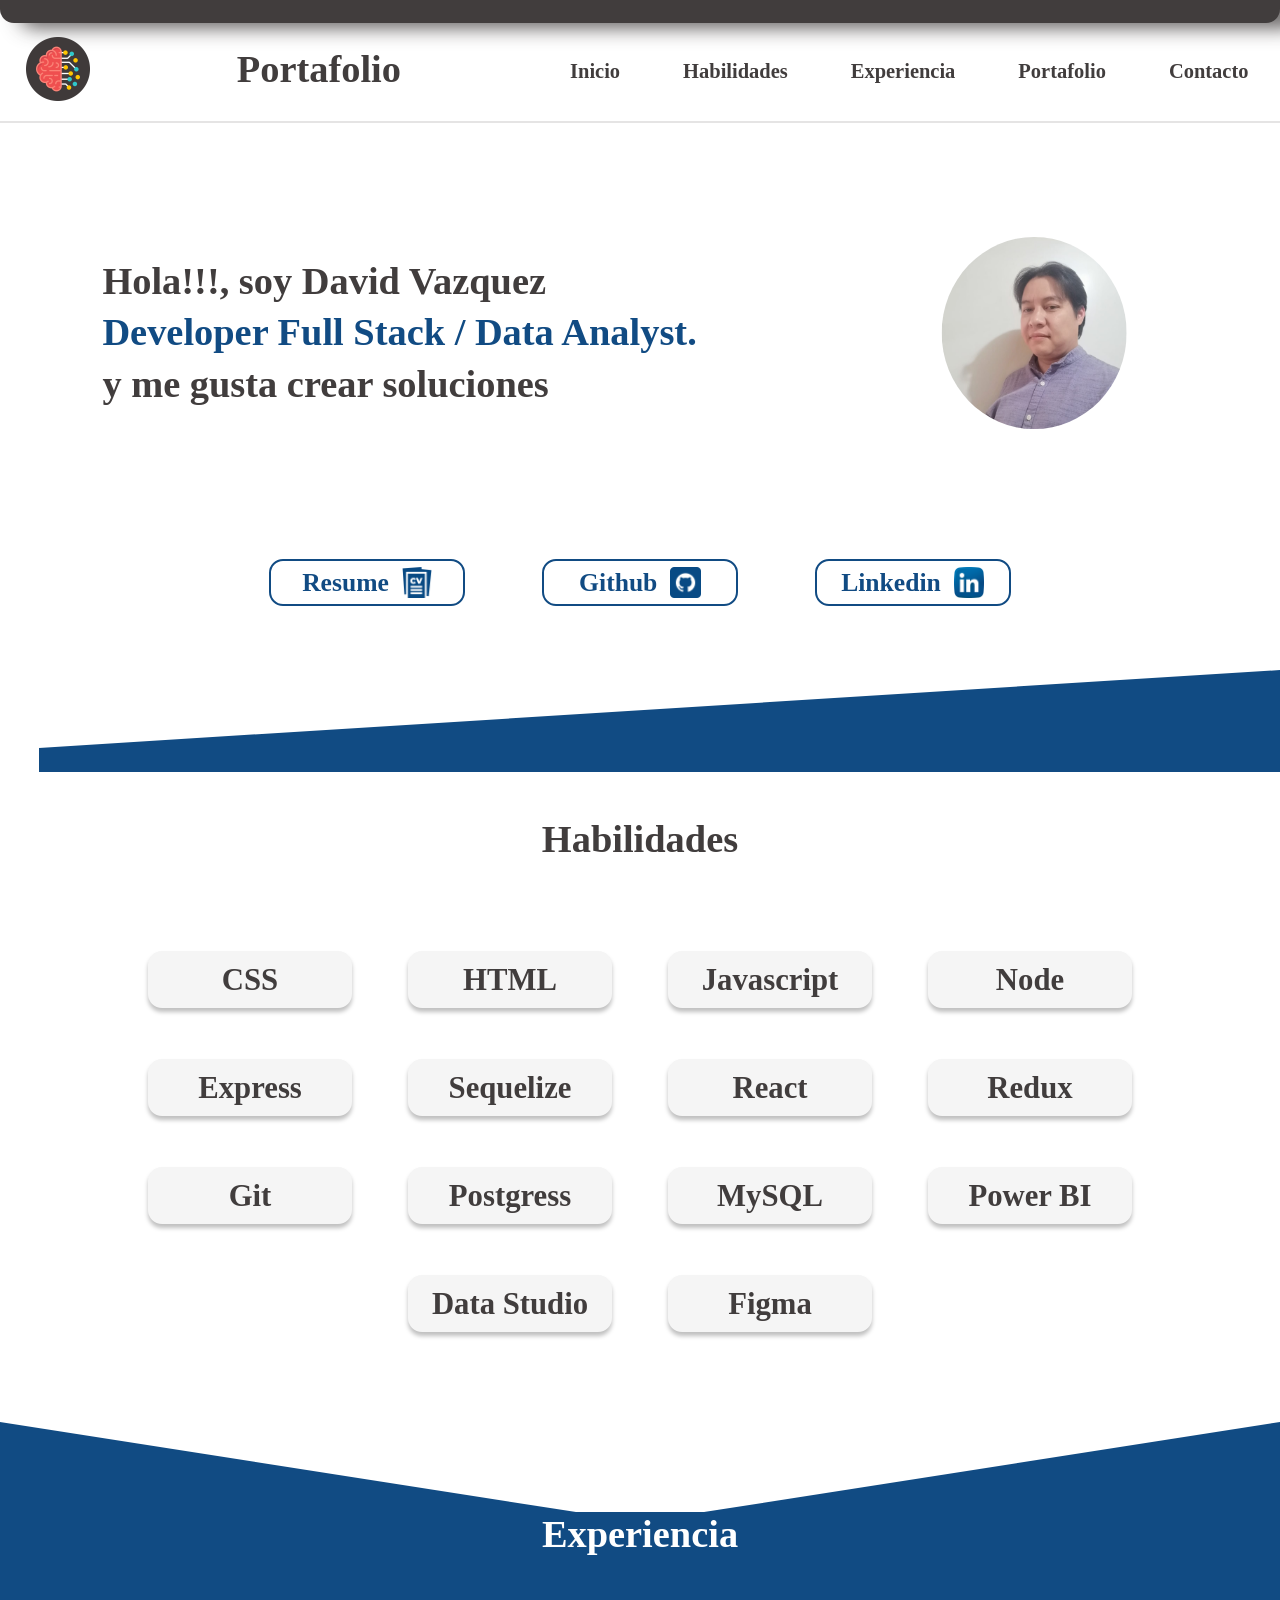
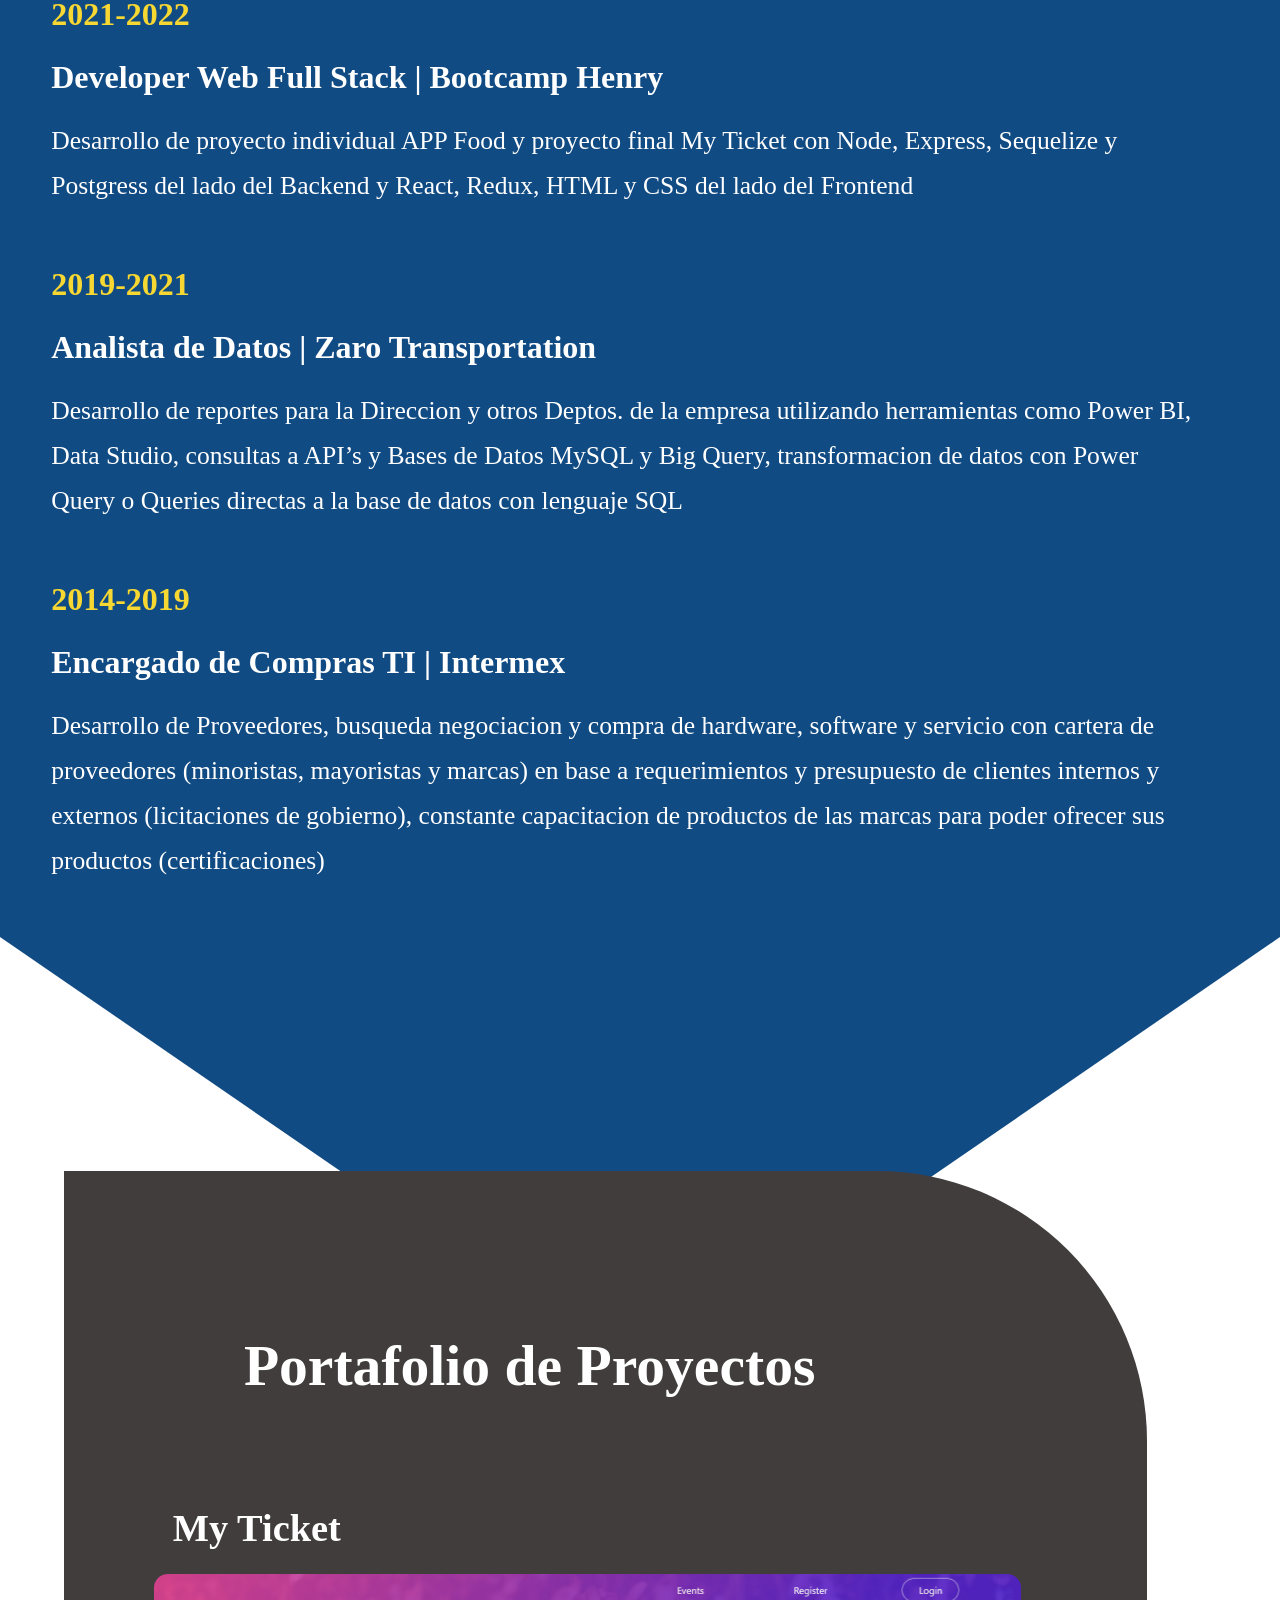
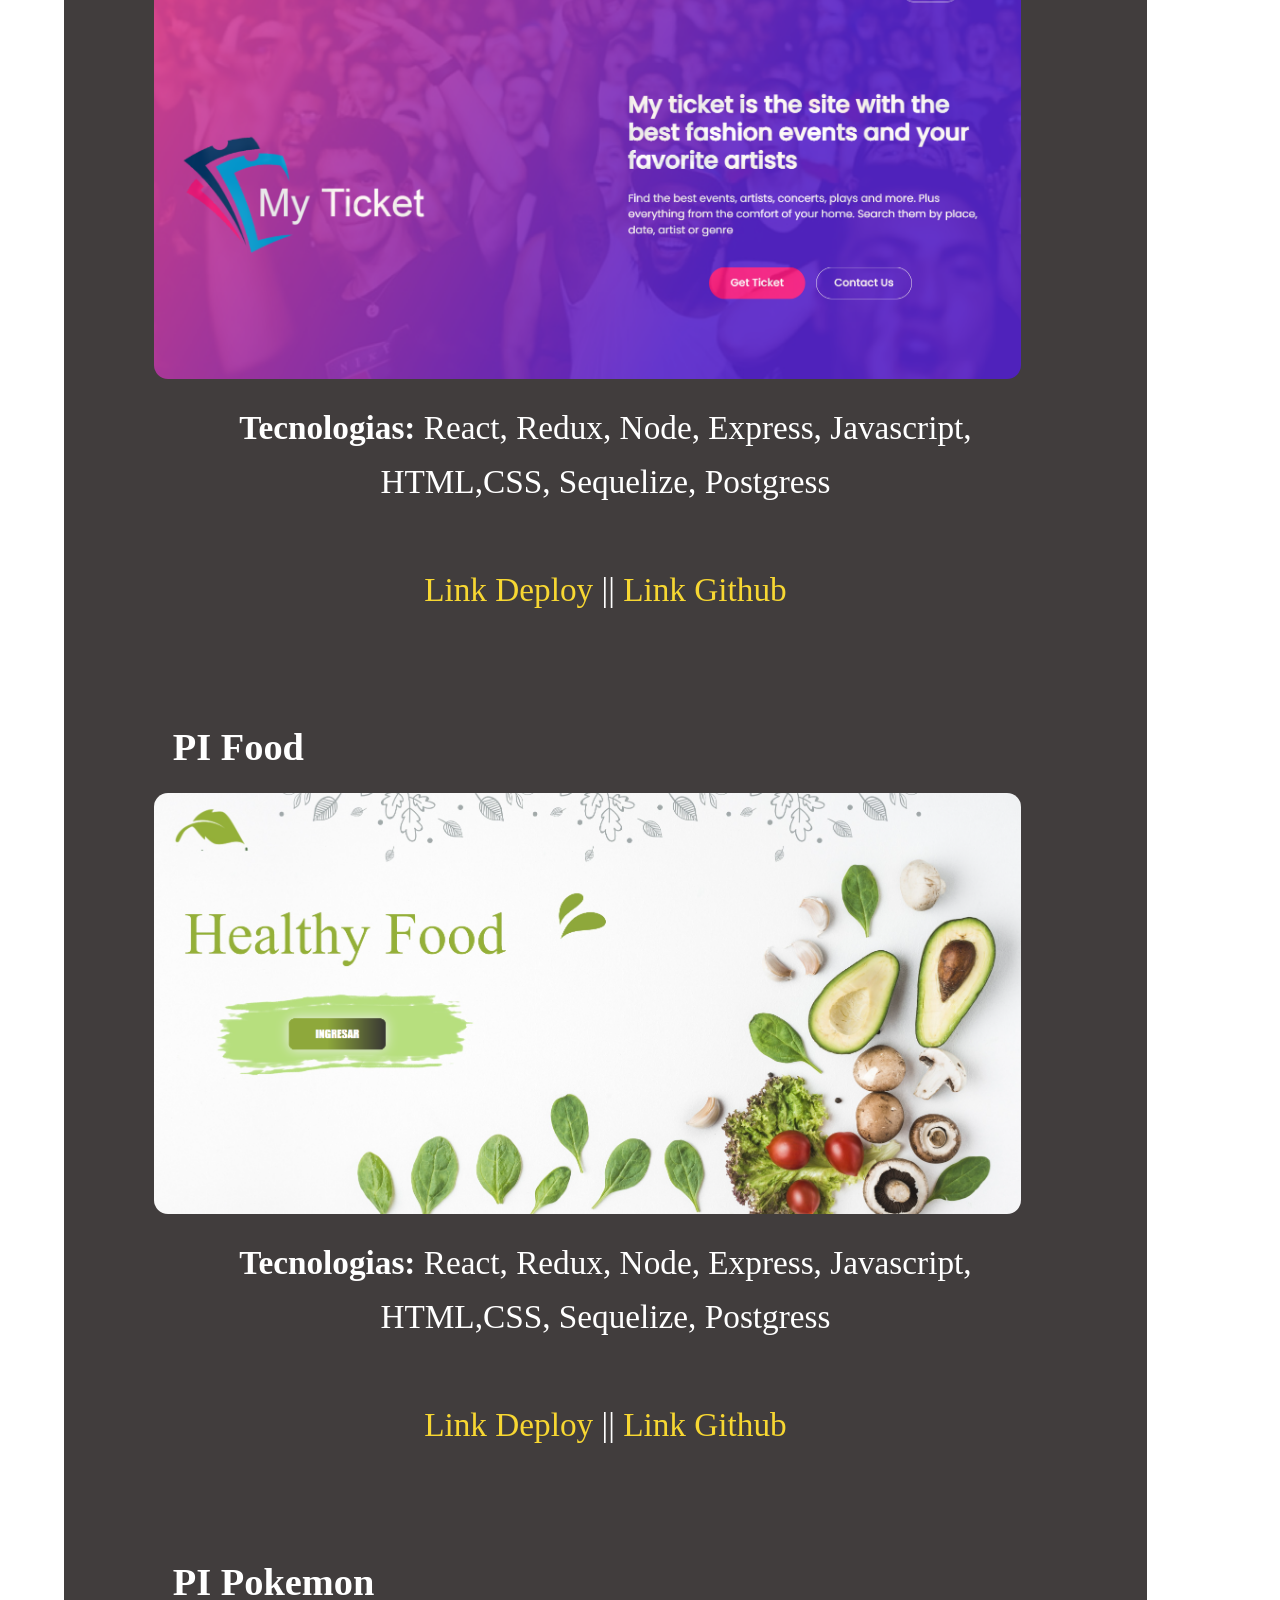
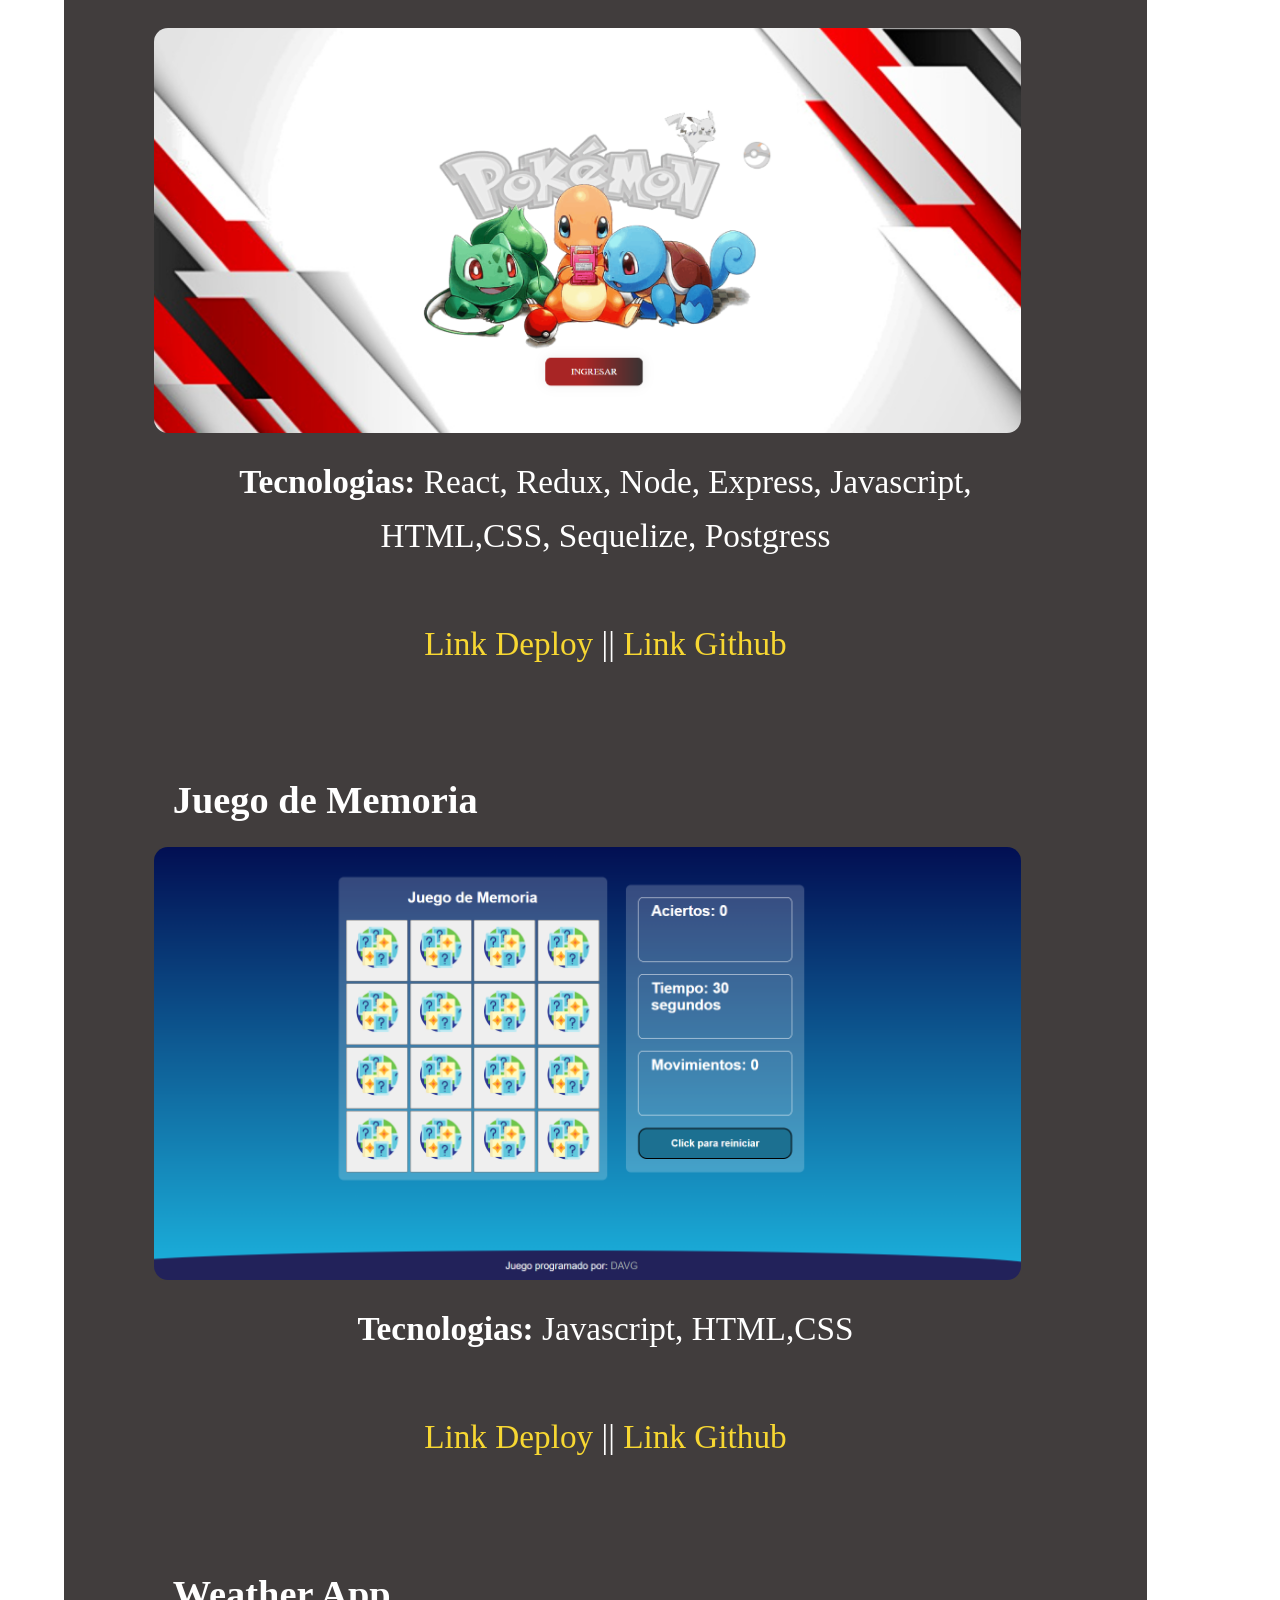
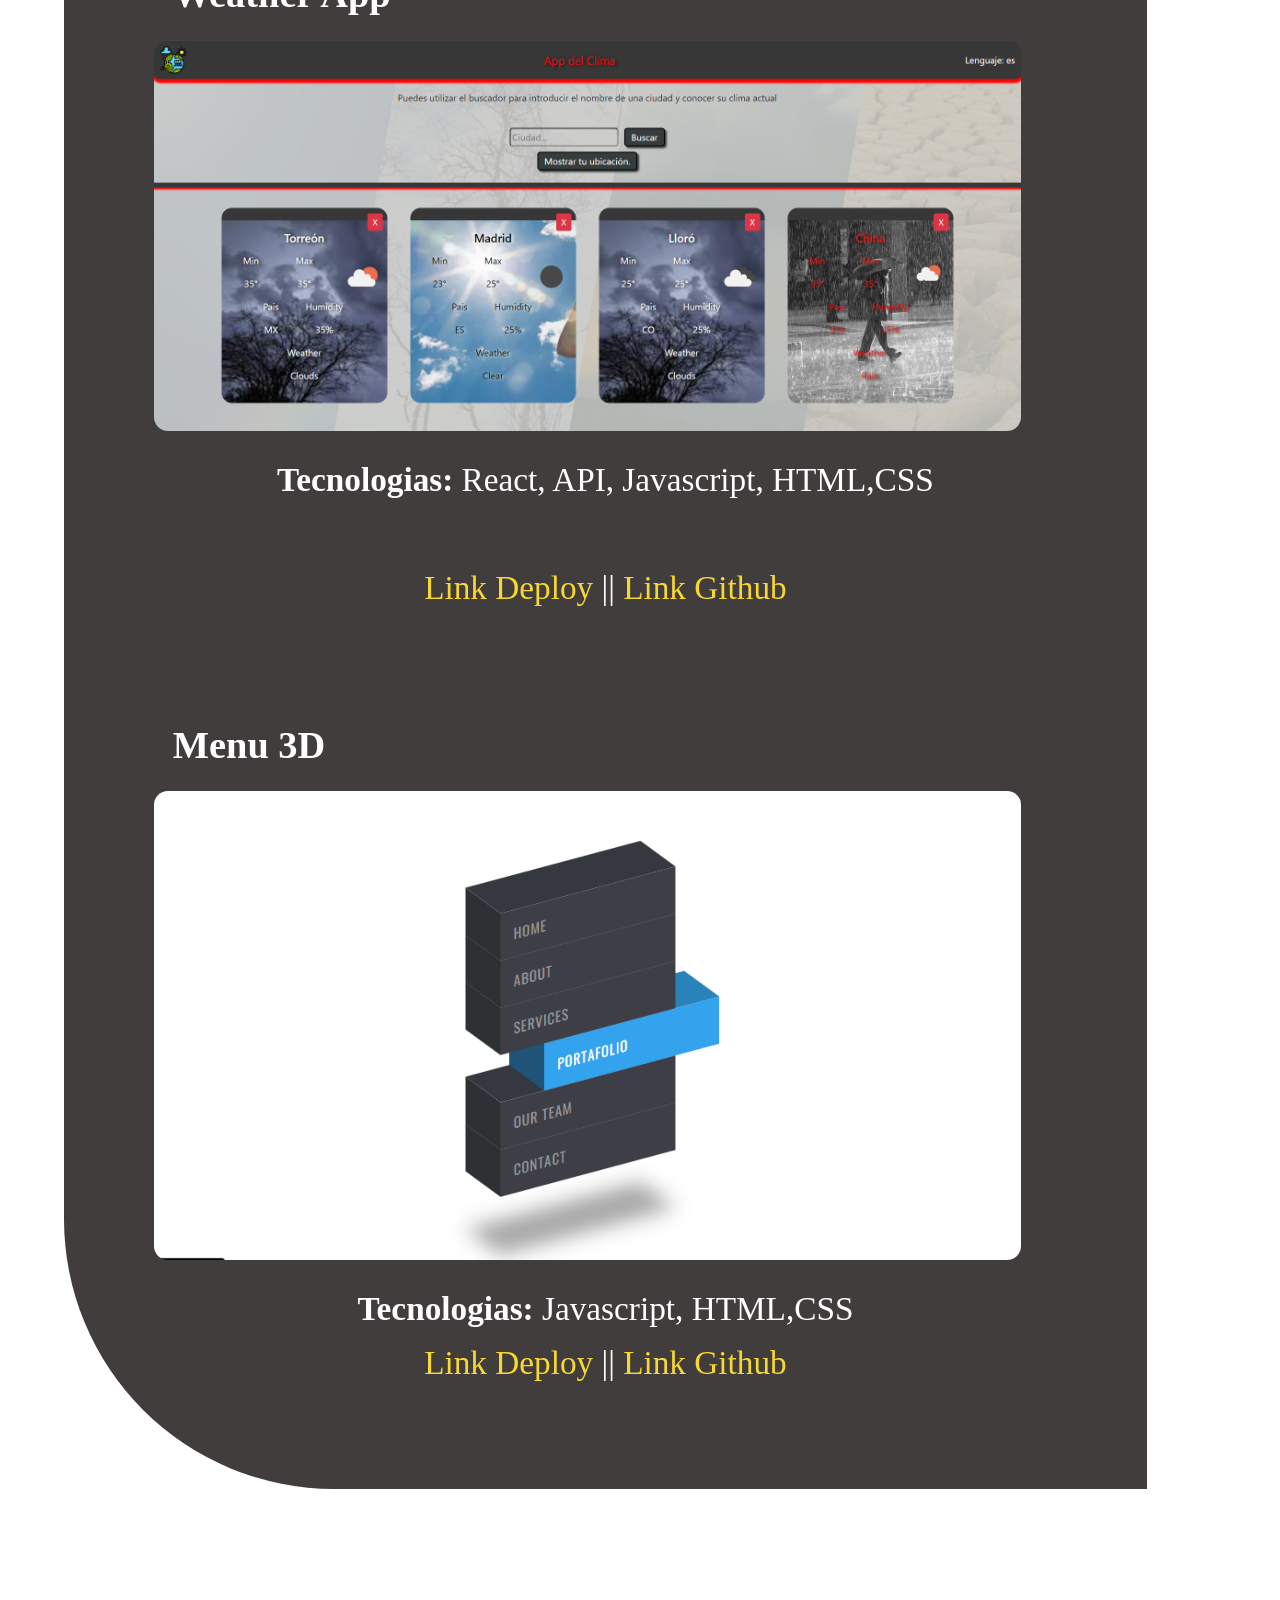
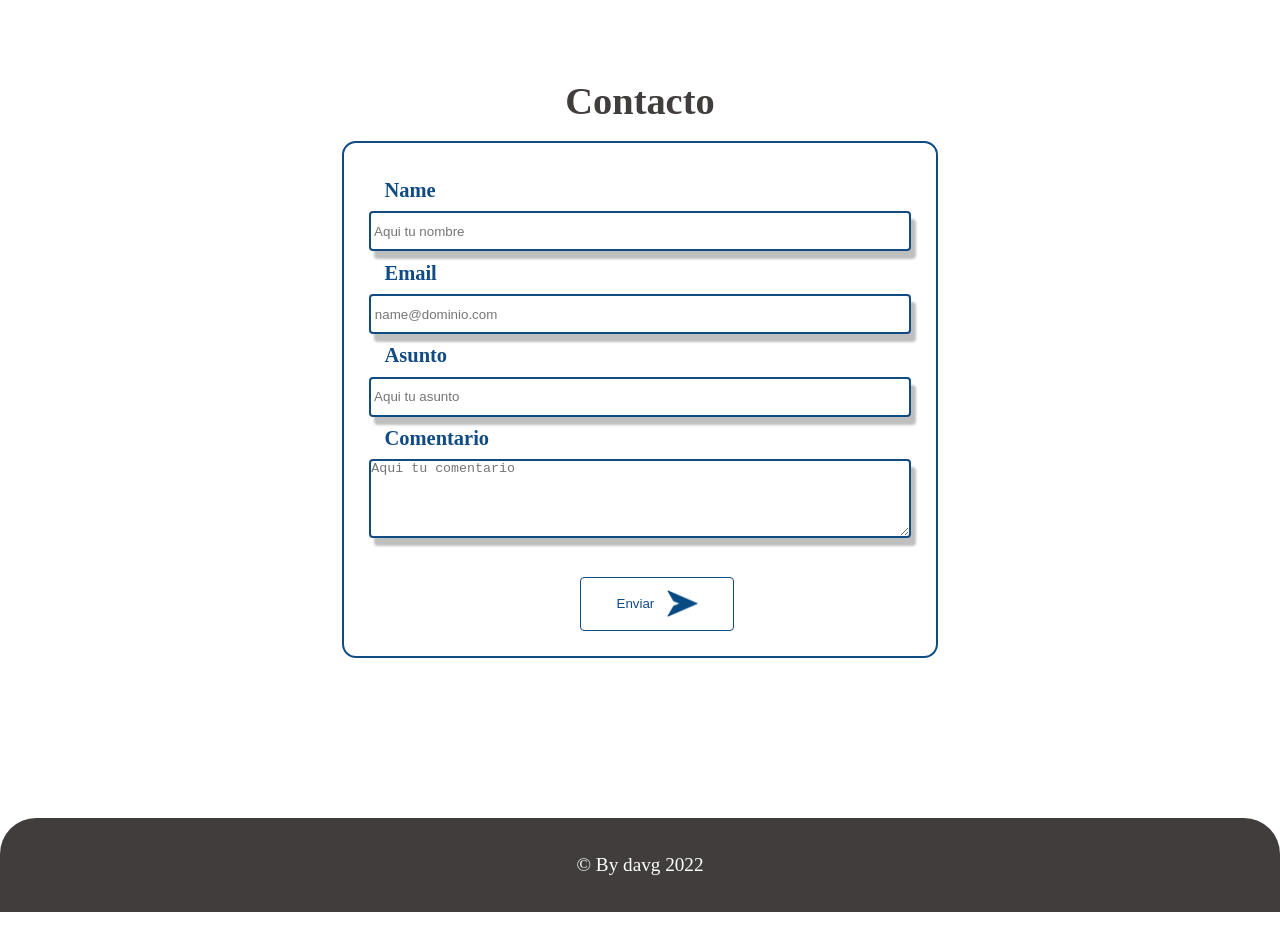
==== commit 92473bc5: "Cambios en la descripción del portafolio" ====
--- a/index.html
+++ b/index.html
@@ -56,7 +56,7 @@
         <div class="content-resumen" >
             <p class="resumen">
                 Hola!!!, soy David Vazquez <br />
-                <span class="blue">Developer Jr. Web Full stack / Data Analyst.</span>
+                <span class="blue">Developer Full Stack / Data Analyst.</span>
                 <span class="hero-styles" id="likes"></span>
             </p>
             <img class="foto-perfil" src="./resources/foto.jpeg" alt="foto-perfil" />
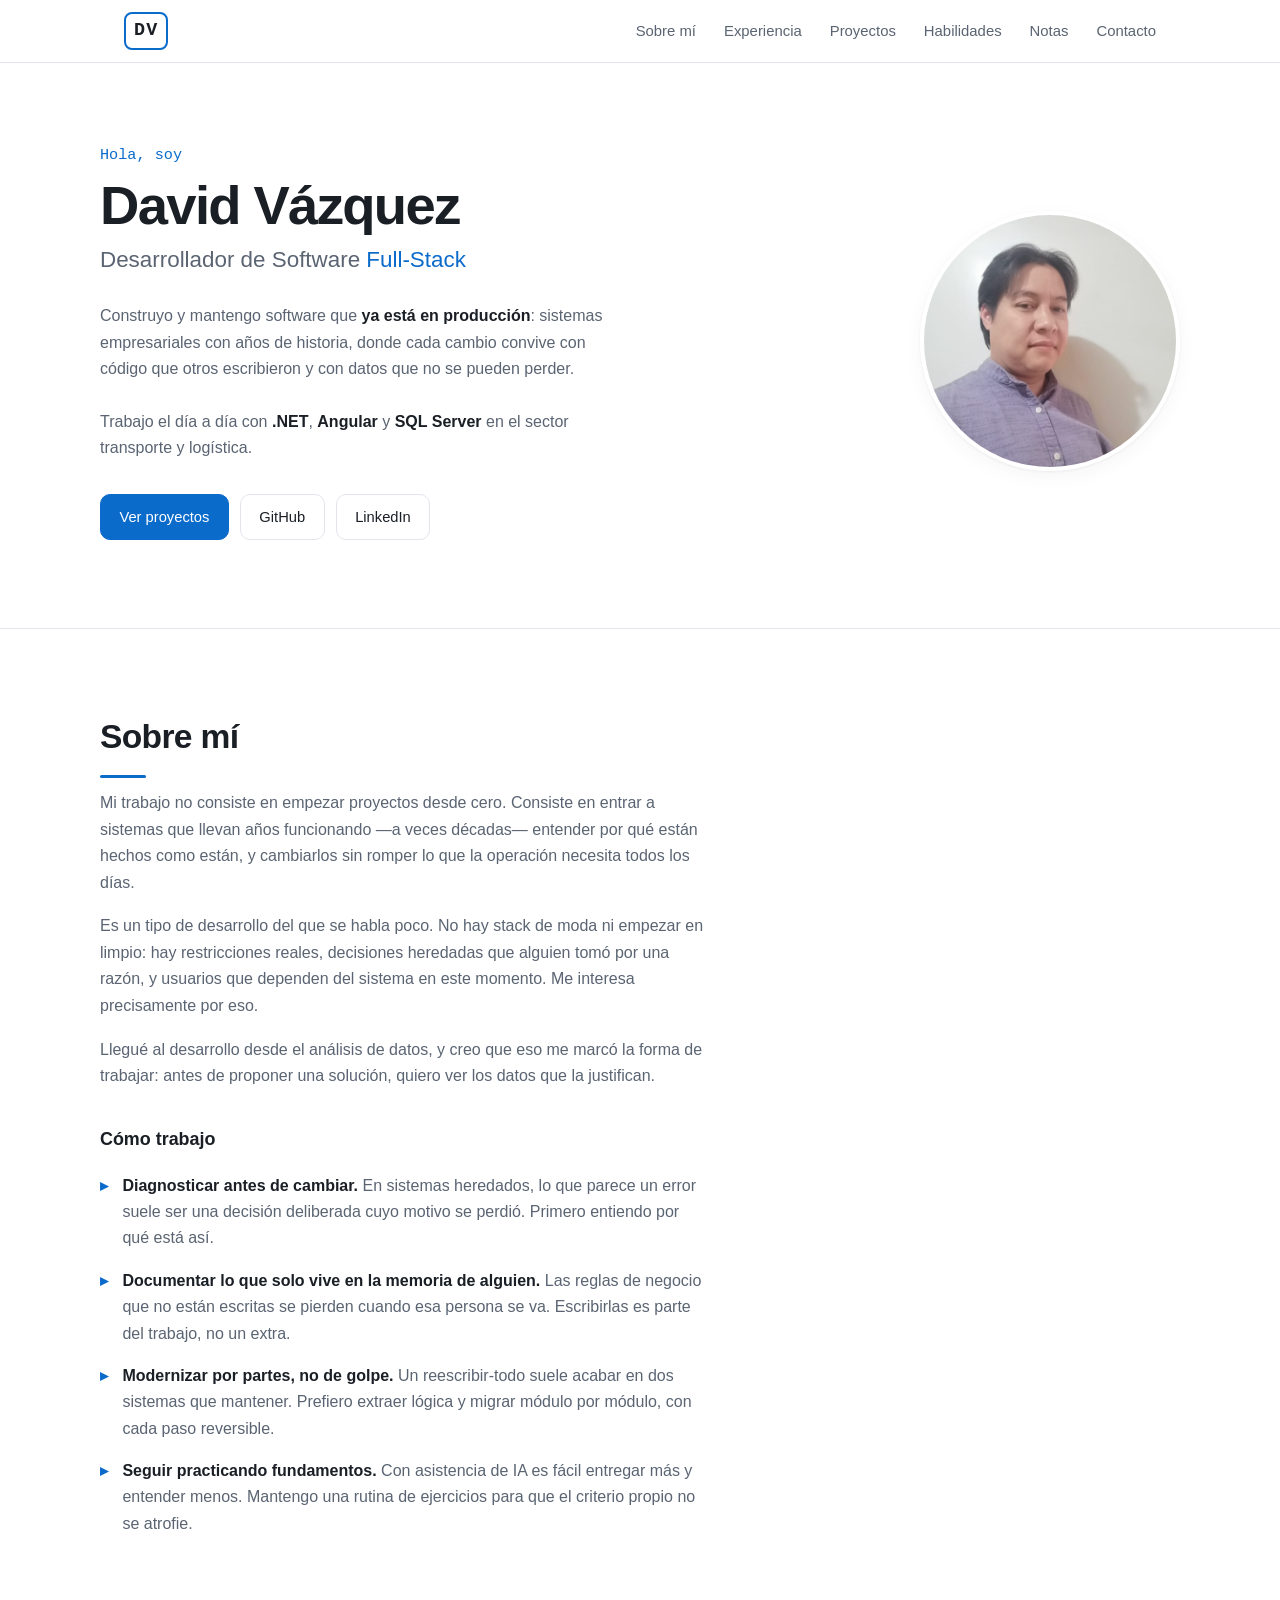
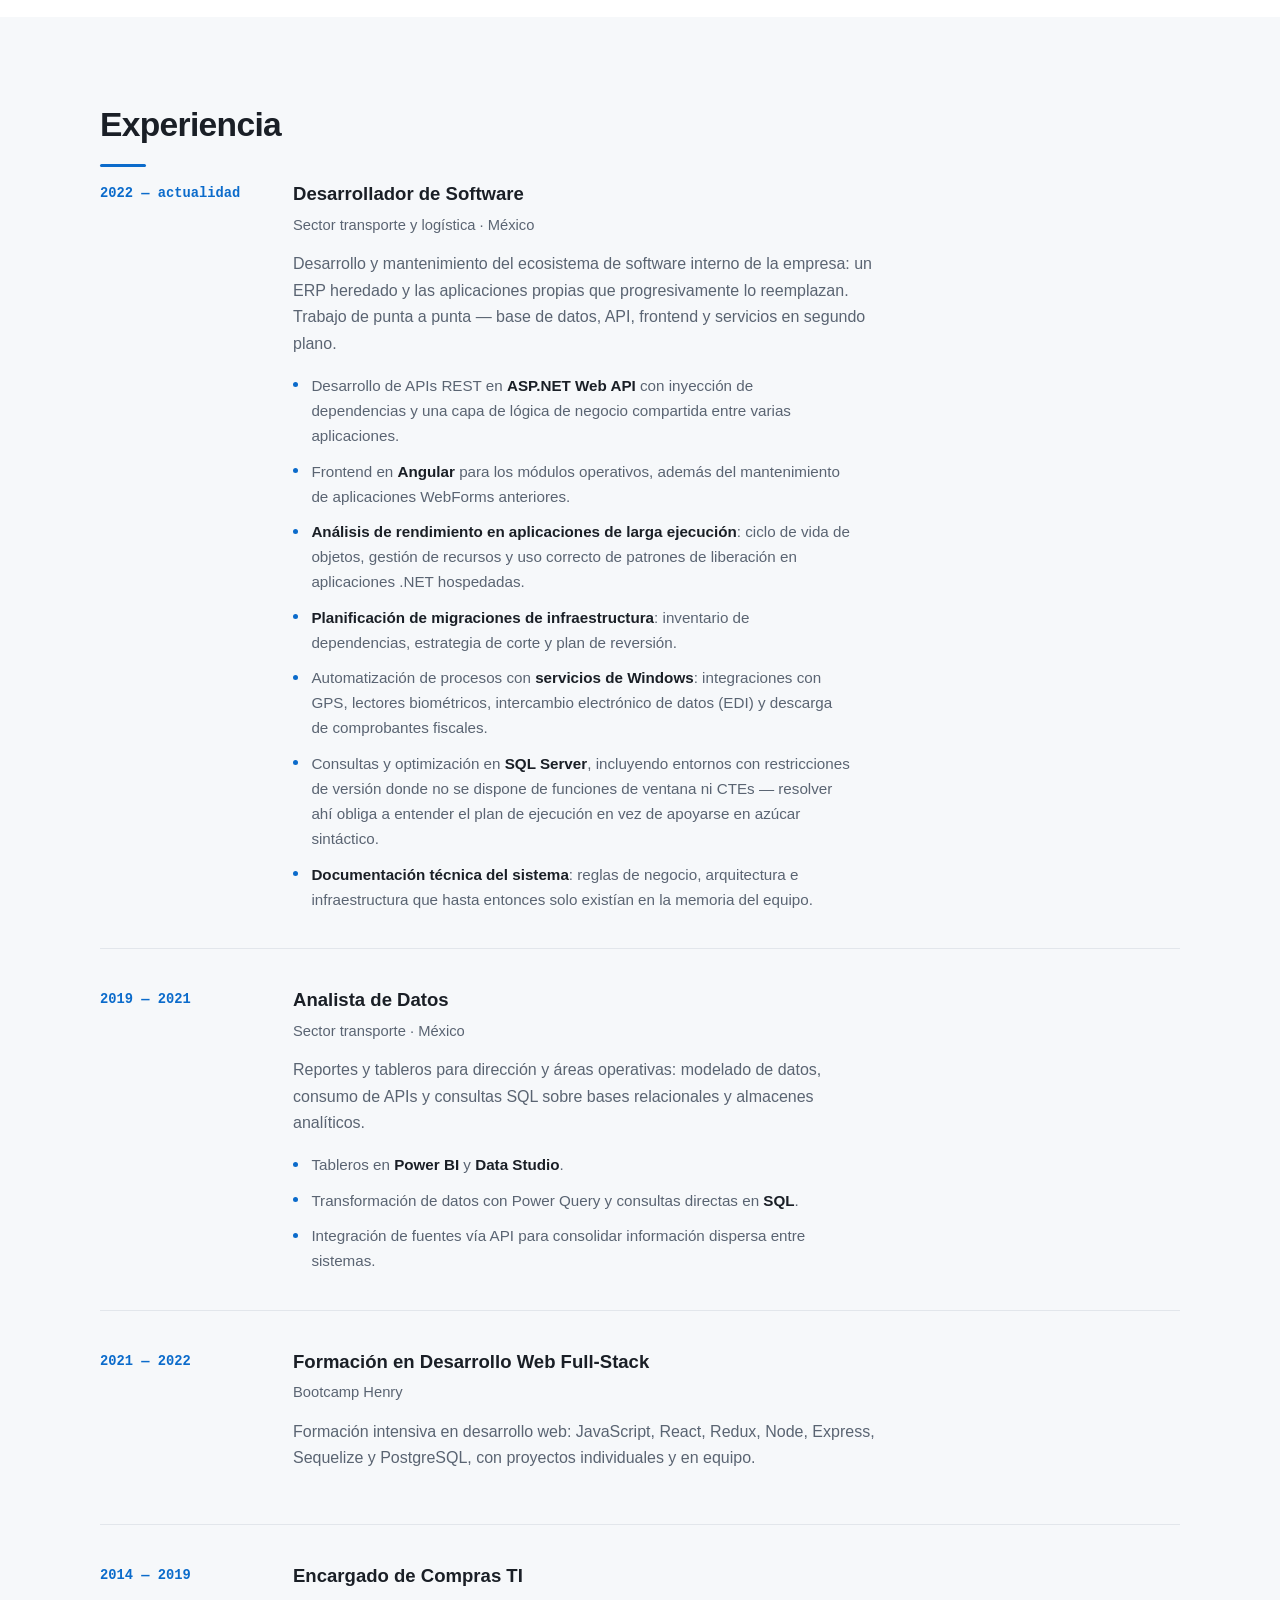
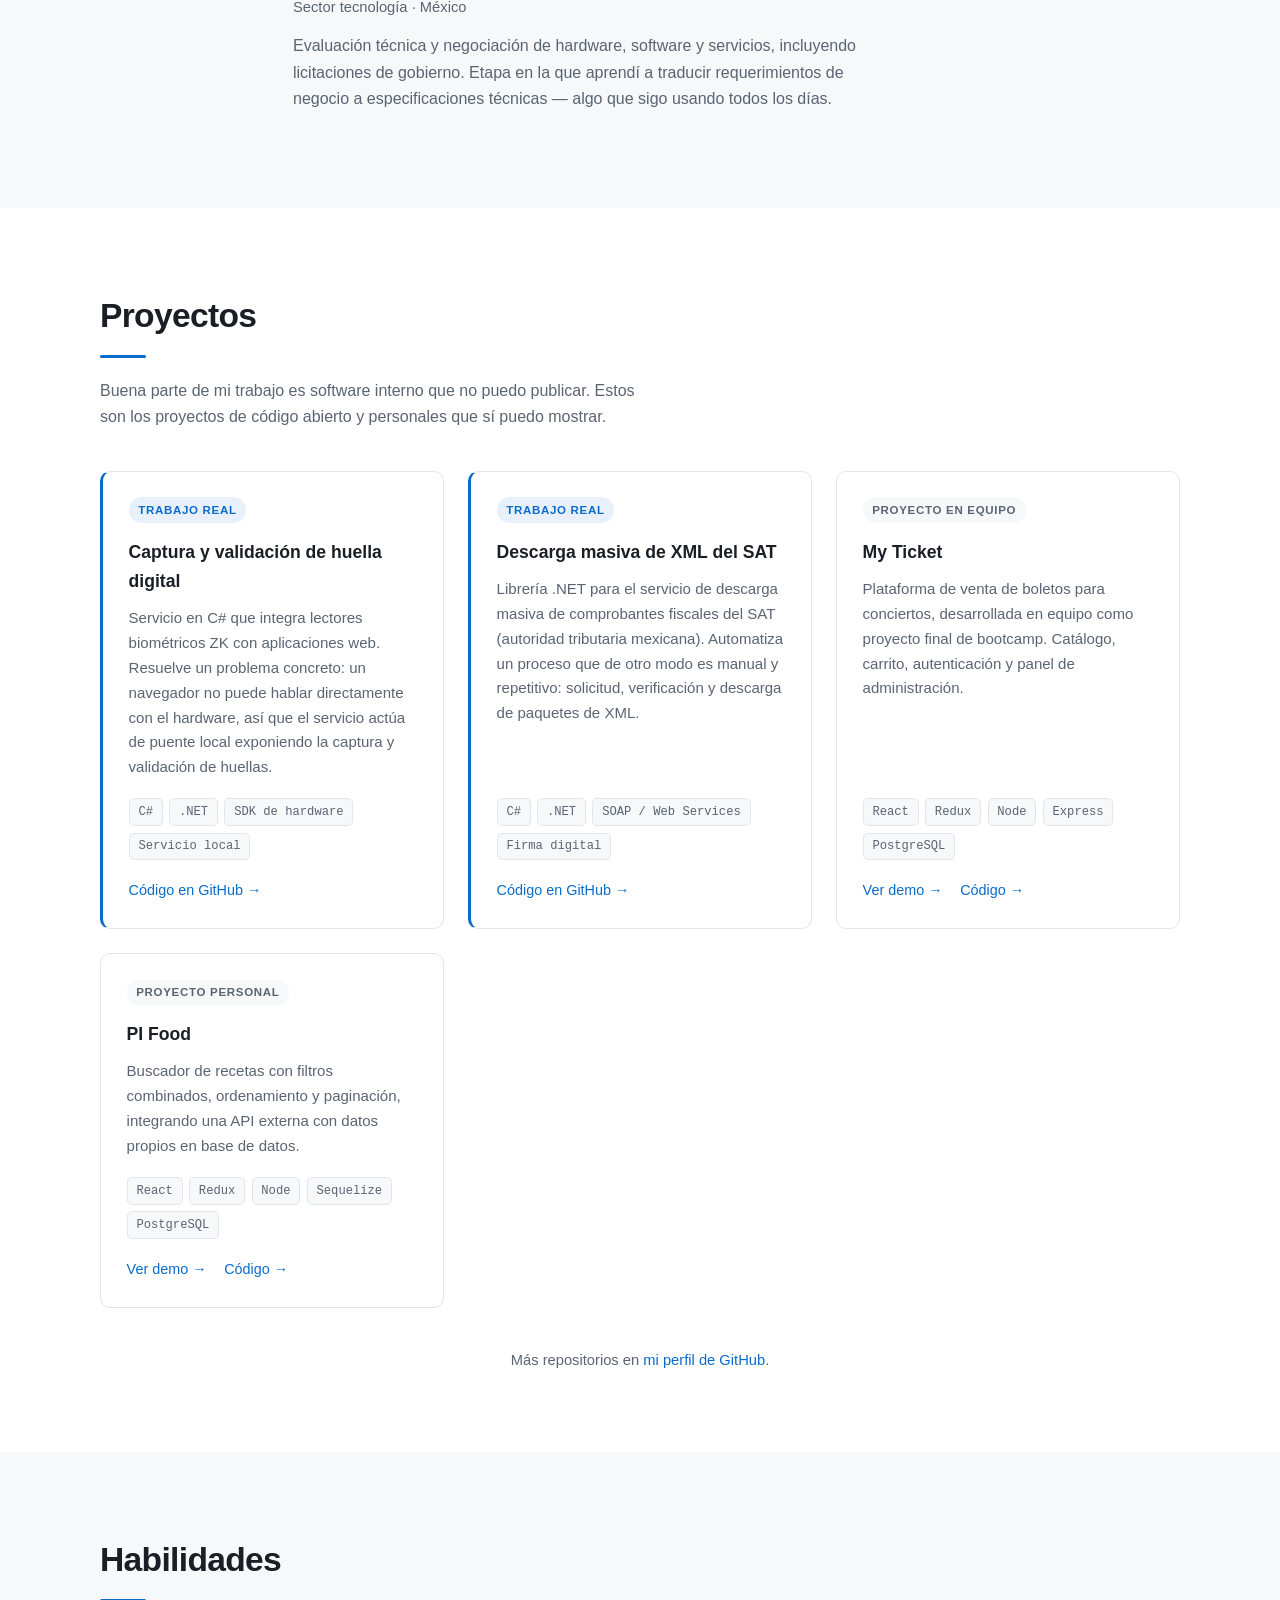
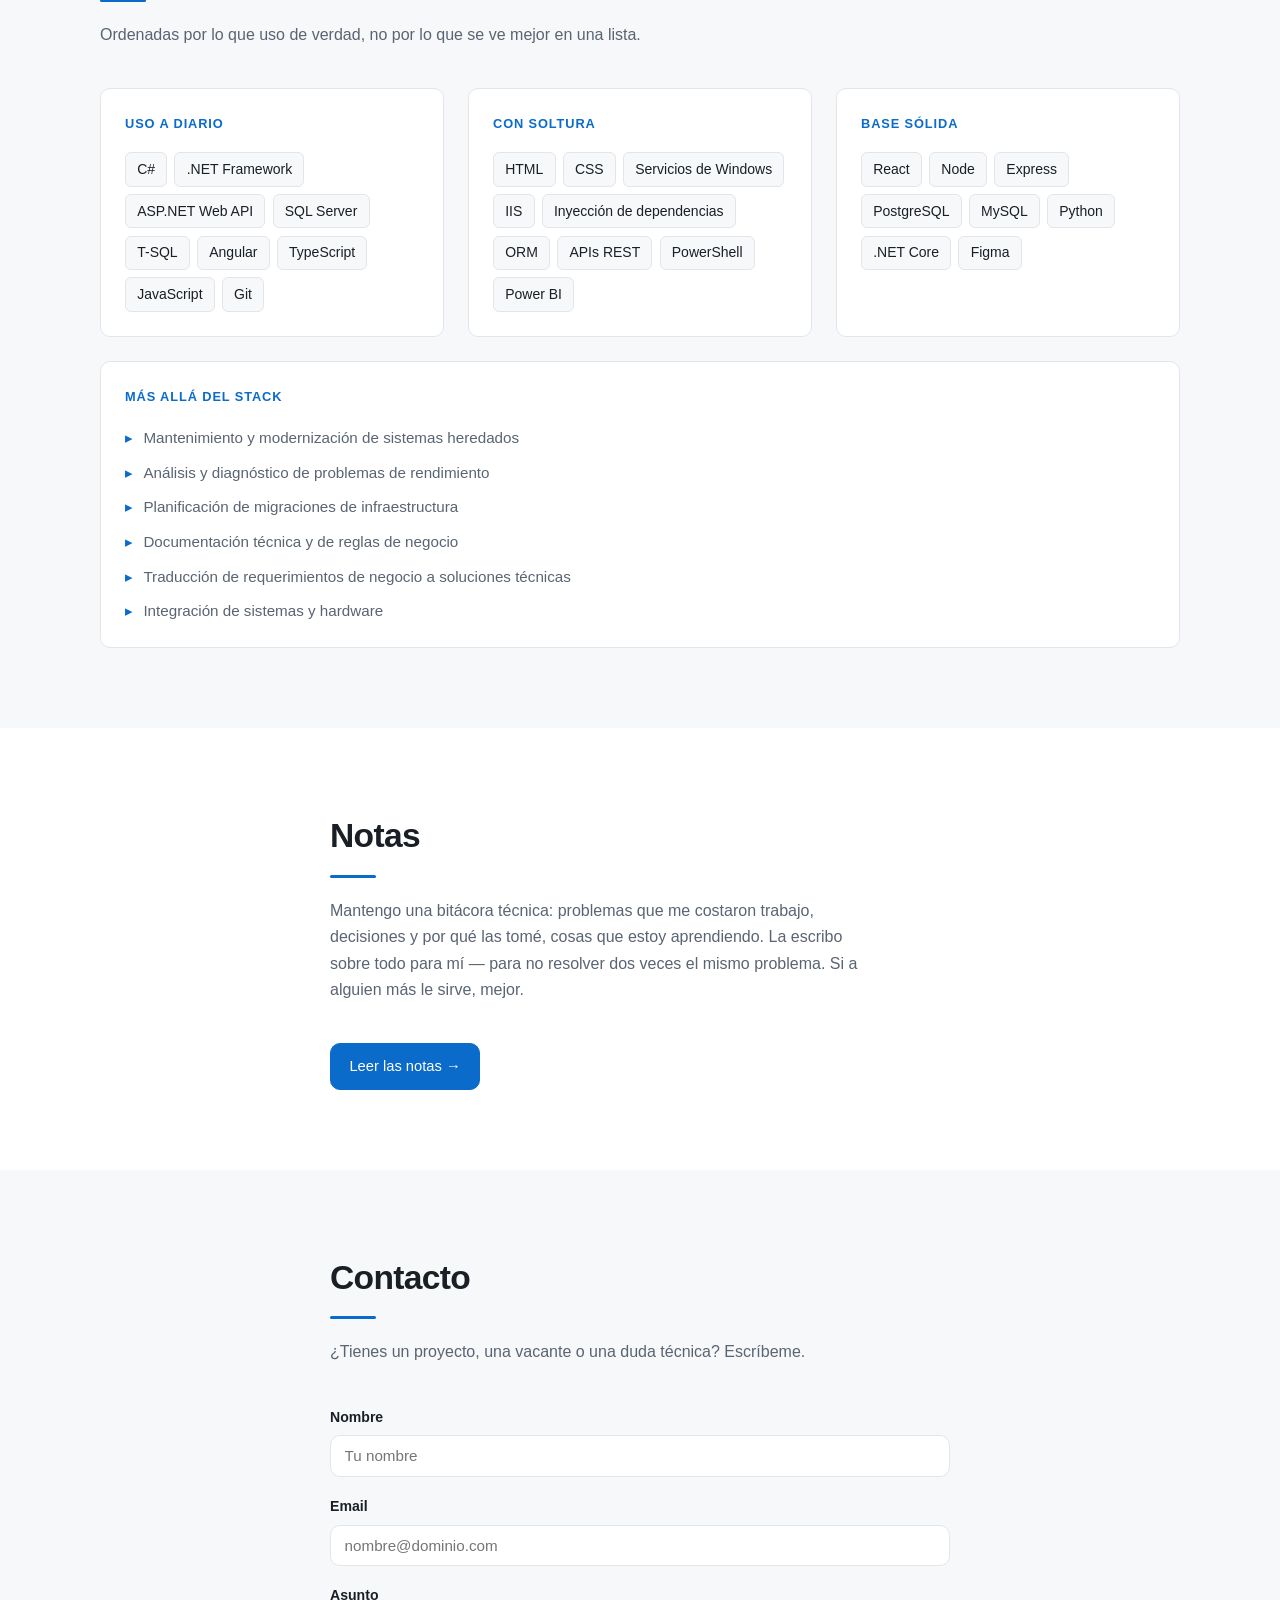
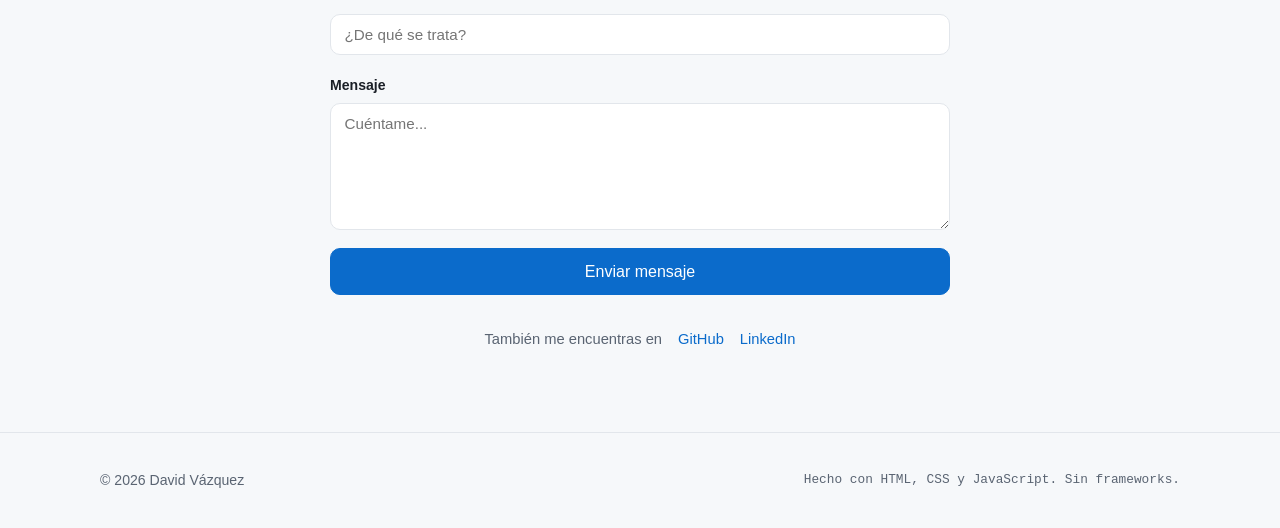
==== commit db698df1: "Rediseño completo: contenido actualizado y sección de notas El portafolio llevaba desde 2022 sin act" ====
--- a/index.html
+++ b/index.html
@@ -2,282 +2,479 @@
 <html lang="es">
 
 <head>
+    <meta charset="UTF-8">
+    <meta name="viewport" content="width=device-width, initial-scale=1.0">
+    <title>David Vázquez — Desarrollador de Software</title>
+    <meta name="description"
+        content="Desarrollador full-stack especializado en sistemas heredados: .NET, Angular y SQL Server. Mantengo y modernizo software crítico en producción.">
     <link rel="shortcut icon" href="./resources/images/favicon.ico" type="image/x-icon">
-    <meta charset="UTF-8">
-    <meta http-equiv="X-UA-Compatible" content="IE=edge">
-    <meta name="viewport" content="width=device-width, initial-scale=1.0">
-    <title>Portafolio David Vazquez</title>
+
+    <meta property="og:title" content="David Vázquez — Desarrollador de Software">
+    <meta property="og:description"
+        content="Full-stack .NET y Angular. Especializado en mantener y modernizar sistemas críticos heredados.">
+    <meta property="og:type" content="website">
+
     <link rel="stylesheet" href="./CSS/index.css">
 </head>
 
 <body>
-    <header>
-
-        
-        
-        <nav>
-            <div class="barra-top" id="top">.</div>
-
-            <div class="menu-chico">
-                <img class="logo" src="./resources/IA.png" alt="logo" />
-                <p class="pfTitulo">Portafolio</p>
-                <div class="containerMenuBurger">
-                    <input type="checkbox" id="check" checked>
-                    <label for="check" class="bar-btn">
-                        <img class="menu-burger" src="./resources/menu-lineas.png" alt="menu" />
-                    </label>
-                    <ul class="navBurger">
-                        <li><a href="#hero">Inicio</a></li>
-                        <li><a href="#habilidades">Habilidades</a></li>
-                        <li><a href="#experiencia">Experiencia</a></li>
-                        <li><a href="#portafolio">Portafolio</a></li>
-                        <li><a href="#contacto">Contacto</a></li>
+    <a href="#main" class="skip-link">Saltar al contenido</a>
+
+    <header class="site-header">
+        <nav class="nav" aria-label="Navegación principal">
+            <a href="#hero" class="nav__brand">DV</a>
+
+            <input type="checkbox" id="nav-toggle" class="nav__checkbox">
+            <label for="nav-toggle" class="nav__burger" aria-label="Abrir menú">
+                <span></span><span></span><span></span>
+            </label>
+
+            <ul class="nav__list">
+                <li><a href="#sobre-mi">Sobre mí</a></li>
+                <li><a href="#experiencia">Experiencia</a></li>
+                <li><a href="#proyectos">Proyectos</a></li>
+                <li><a href="#habilidades">Habilidades</a></li>
+                <li><a href="./notas/index.html">Notas</a></li>
+                <li><a href="#contacto">Contacto</a></li>
+            </ul>
+        </nav>
+    </header>
+
+    <main id="main">
+
+        <!-- ======================= HERO ======================= -->
+        <section id="hero" class="hero">
+            <div class="hero__inner">
+                <div class="hero__text">
+                    <p class="hero__greeting">Hola, soy</p>
+                    <h1 class="hero__name">David Vázquez</h1>
+                    <p class="hero__role">
+                        Desarrollador de Software <span class="accent">Full-Stack</span>
+                    </p>
+                    <p class="hero__pitch">
+                        Construyo y mantengo software que <strong>ya está en producción</strong>: sistemas
+                        empresariales con años de historia, donde cada cambio convive con código que otros
+                        escribieron y con datos que no se pueden perder.
+                        <br><br>
+                        Trabajo el día a día con <strong>.NET</strong>, <strong>Angular</strong> y
+                        <strong>SQL Server</strong> en el sector transporte y logística.
+                    </p>
+
+                    <div class="hero__actions">
+                        <a class="btn btn--primary" href="#proyectos">Ver proyectos</a>
+                        <a class="btn" href="https://github.com/davidvazgon26" target="_blank" rel="noopener">GitHub</a>
+                        <a class="btn" href="https://www.linkedin.com/in/davidvazgon/" target="_blank"
+                            rel="noopener">LinkedIn</a>
+                        <!-- TODO: reactivar cuando el CV esté actualizado (el PDF actual es de 2022).
+                             Basta con quitar estos comentarios. -->
+                        <!-- <a class="btn" href="./resources/CV-DAVG.pdf" download>Descargar CV</a> -->
+                    </div>
+                </div>
+
+                <div class="hero__photo">
+                    <img src="./resources/foto.jpeg" alt="Fotografía de David Vázquez" width="280" height="280">
+                </div>
+            </div>
+        </section>
+
+        <!-- ======================= SOBRE MÍ ======================= -->
+        <section id="sobre-mi" class="section">
+            <div class="section__inner">
+                <h2 class="section__title">Sobre mí</h2>
+
+                <div class="about">
+                    <p>
+                        Mi trabajo no consiste en empezar proyectos desde cero. Consiste en entrar a sistemas que
+                        llevan años funcionando —a veces décadas— entender por qué están hechos como están, y
+                        cambiarlos sin romper lo que la operación necesita todos los días.
+                    </p>
+                    <p>
+                        Es un tipo de desarrollo del que se habla poco. No hay stack de moda ni empezar en limpio:
+                        hay restricciones reales, decisiones heredadas que alguien tomó por una razón, y usuarios
+                        que dependen del sistema en este momento. Me interesa precisamente por eso.
+                    </p>
+                    <p>
+                        Llegué al desarrollo desde el análisis de datos, y creo que eso me marcó la forma de
+                        trabajar: antes de proponer una solución, quiero ver los datos que la justifican.
+                    </p>
+
+                    <h3 class="about__subtitle">Cómo trabajo</h3>
+                    <ul class="about__list">
+                        <li>
+                            <strong>Diagnosticar antes de cambiar.</strong> En sistemas heredados, lo que parece
+                            un error suele ser una decisión deliberada cuyo motivo se perdió. Primero entiendo
+                            por qué está así.
+                        </li>
+                        <li>
+                            <strong>Documentar lo que solo vive en la memoria de alguien.</strong> Las reglas de
+                            negocio que no están escritas se pierden cuando esa persona se va. Escribirlas es
+                            parte del trabajo, no un extra.
+                        </li>
+                        <li>
+                            <strong>Modernizar por partes, no de golpe.</strong> Un reescribir-todo suele acabar
+                            en dos sistemas que mantener. Prefiero extraer lógica y migrar módulo por módulo,
+                            con cada paso reversible.
+                        </li>
+                        <li>
+                            <strong>Seguir practicando fundamentos.</strong> Con asistencia de IA es fácil
+                            entregar más y entender menos. Mantengo una rutina de ejercicios para que el criterio
+                            propio no se atrofie.
+                        </li>
                     </ul>
                 </div>
-
-            </div>
-<!-- 
-            <ul class="navAll">
-                <li><a href="#">Inicio</a></li>
-                <li><a href="#">Acerca de</a></li>
-                <li><a href="#">Portafolio</a></li>
-                <li><a href="#">Contacto</a></li>
-            </ul> -->
-            <hr />
-        </nav>
-
-
-        </div>
-    </header>
-
-    <!-- Hero -->
-    <section id="hero">
-        
-        <div class="content-resumen" >
-            <p class="resumen">
-                Hola!!!, soy David Vazquez <br />
-                <span class="blue">Developer Full Stack / Data Analyst.</span>
-                <span class="hero-styles" id="likes"></span>
-            </p>
-            <img class="foto-perfil" src="./resources/foto.jpeg" alt="foto-perfil" />
-        </div>
-
-        <div class="btn-container">
-            <a href="./resources/CV-DAVG.pdf" download="./resources/CV-DAVG" class="btn">Resume <img class="btn-img"
-                    src="./resources/curriculum-vitae.png" alt="CV" /></a>
-            <a class="btn" href="https://github.com/davidvazgon26" target="_blank" rel="noopener">Github <img
-                    class="btn-img" src="./resources/github.png" alt="CV" /></a>
-            <a class="btn" href="https://www.linkedin.com/in/davidvazgon/" target="_blank" rel="noopener">Linkedin <img
-                    class="btn-img" src="./resources/linkedin.png" alt="CV" /></a>
-
-        </div>
-
-        <div class="trianguloEquilatero">
-
-    </section>
-    <!-- Habilidades -->
-    <section id="habilidades">
-
-        <h2 class="habilidades">Habilidades</h2>
-        <div id="particles-js"> </div>
-
-        <div class="btn-hab">
-            <button class="btn-btn">CSS</button>
-            <button class="btn-btn">HTML</button>
-            <button class="btn-btn">Javascript</button>
-            <button class="btn-btn">Node</button>
-            <button class="btn-btn">Express</button>
-            <button class="btn-btn">Sequelize</button>
-            <button class="btn-btn">React</button>
-            <button class="btn-btn">Redux</button>
-            <button class="btn-btn">Git</button>
-            <button class="btn-btn">Postgress</button>
-            <button class="btn-btn">MySQL</button>
-            <button class="btn-btn">Power BI</button>
-            <button class="btn-btn">Data Studio</button>
-            <button class="btn-btn">Figma</button>
-        </div>
-    </section>
-    <!-- Experiencia -->
-    <section id="experiencia">
-        <div class="trianguloInvertido"></div>
-        <div class="exp">
-            <h2 class="experiencia">Experiencia</h2>
-            <!-- Henry -->
-            <div class="contExp">
-                <h3 class="anio">2021-2022</h3>
-                <h3 class="title">Developer Web Full Stack | Bootcamp Henry</h3>
-                <p class="descriptionEx">
-                    Desarrollo de proyecto individual APP Food y proyecto final My Ticket con Node, Express, Sequelize y
-                    Postgress del lado del Backend y React, Redux, HTML y CSS del lado del Frontend
+            </div>
+        </section>
+
+        <!-- ======================= EXPERIENCIA ======================= -->
+        <section id="experiencia" class="section section--alt">
+            <div class="section__inner">
+                <h2 class="section__title">Experiencia</h2>
+
+                <div class="timeline">
+
+                    <article class="tl-item">
+                        <div class="tl-item__period">2022 — actualidad</div>
+                        <div class="tl-item__body">
+                            <h3 class="tl-item__role">Desarrollador de Software</h3>
+                            <p class="tl-item__org">Sector transporte y logística · México</p>
+                            <p class="tl-item__desc">
+                                Desarrollo y mantenimiento del ecosistema de software interno de la empresa:
+                                un ERP heredado y las aplicaciones propias que progresivamente lo reemplazan.
+                                Trabajo de punta a punta — base de datos, API, frontend y servicios en segundo
+                                plano.
+                            </p>
+                            <ul class="tl-item__points">
+                                <li>
+                                    Desarrollo de APIs REST en <strong>ASP.NET Web API</strong> con inyección
+                                    de dependencias y una capa de lógica de negocio compartida entre varias
+                                    aplicaciones.
+                                </li>
+                                <li>
+                                    Frontend en <strong>Angular</strong> para los módulos operativos, además
+                                    del mantenimiento de aplicaciones WebForms anteriores.
+                                </li>
+                                <li>
+                                    <strong>Análisis de rendimiento en aplicaciones de larga
+                                    ejecución</strong>: ciclo de vida de objetos, gestión de recursos y uso
+                                    correcto de patrones de liberación en aplicaciones .NET hospedadas.
+                                </li>
+                                <li>
+                                    <strong>Planificación de migraciones de infraestructura</strong>: inventario
+                                    de dependencias, estrategia de corte y plan de reversión.
+                                </li>
+                                <li>
+                                    Automatización de procesos con <strong>servicios de Windows</strong>:
+                                    integraciones con GPS, lectores biométricos, intercambio electrónico de
+                                    datos (EDI) y descarga de comprobantes fiscales.
+                                </li>
+                                <li>
+                                    Consultas y optimización en <strong>SQL Server</strong>, incluyendo
+                                    entornos con restricciones de versión donde no se dispone de funciones
+                                    de ventana ni CTEs — resolver ahí obliga a entender el plan de ejecución
+                                    en vez de apoyarse en azúcar sintáctico.
+                                </li>
+                                <li>
+                                    <strong>Documentación técnica del sistema</strong>: reglas de negocio,
+                                    arquitectura e infraestructura que hasta entonces solo existían en la
+                                    memoria del equipo.
+                                </li>
+                            </ul>
+                        </div>
+                    </article>
+
+                    <article class="tl-item">
+                        <div class="tl-item__period">2019 — 2021</div>
+                        <div class="tl-item__body">
+                            <h3 class="tl-item__role">Analista de Datos</h3>
+                            <p class="tl-item__org">Sector transporte · México</p>
+                            <p class="tl-item__desc">
+                                Reportes y tableros para dirección y áreas operativas: modelado de datos,
+                                consumo de APIs y consultas SQL sobre bases relacionales y almacenes analíticos.
+                            </p>
+                            <ul class="tl-item__points">
+                                <li>Tableros en <strong>Power BI</strong> y <strong>Data Studio</strong>.</li>
+                                <li>
+                                    Transformación de datos con Power Query y consultas directas en
+                                    <strong>SQL</strong>.
+                                </li>
+                                <li>
+                                    Integración de fuentes vía API para consolidar información dispersa entre
+                                    sistemas.
+                                </li>
+                            </ul>
+                        </div>
+                    </article>
+
+                    <article class="tl-item">
+                        <div class="tl-item__period">2021 — 2022</div>
+                        <div class="tl-item__body">
+                            <h3 class="tl-item__role">Formación en Desarrollo Web Full-Stack</h3>
+                            <p class="tl-item__org">Bootcamp Henry</p>
+                            <p class="tl-item__desc">
+                                Formación intensiva en desarrollo web: JavaScript, React, Redux, Node, Express,
+                                Sequelize y PostgreSQL, con proyectos individuales y en equipo.
+                            </p>
+                        </div>
+                    </article>
+
+                    <article class="tl-item">
+                        <div class="tl-item__period">2014 — 2019</div>
+                        <div class="tl-item__body">
+                            <h3 class="tl-item__role">Encargado de Compras TI</h3>
+                            <p class="tl-item__org">Sector tecnología · México</p>
+                            <p class="tl-item__desc">
+                                Evaluación técnica y negociación de hardware, software y servicios, incluyendo
+                                licitaciones de gobierno. Etapa en la que aprendí a traducir requerimientos de
+                                negocio a especificaciones técnicas — algo que sigo usando todos los días.
+                            </p>
+                        </div>
+                    </article>
+
+                </div>
+            </div>
+        </section>
+
+        <!-- ======================= PROYECTOS ======================= -->
+        <section id="proyectos" class="section">
+            <div class="section__inner">
+                <h2 class="section__title">Proyectos</h2>
+                <p class="section__lead">
+                    Buena parte de mi trabajo es software interno que no puedo publicar. Estos son los proyectos
+                    de código abierto y personales que sí puedo mostrar.
                 </p>
-            </div>
-            <!-- Zaro -->
-            <div class="contExp">
-                <h3 class="anio">2019-2021</h3>
-                <h3 class="title">Analista de Datos | Zaro Transportation</h3>
-                <p class="descriptionEx">
-                    Desarrollo de reportes para la Direccion y otros Deptos. de la empresa utilizando herramientas como
-                    Power BI, Data Studio, consultas a API’s y Bases de Datos MySQL y Big Query, transformacion de datos
-                    con Power Query o Queries directas a la base de datos con lenguaje SQL
+
+                <div class="cards">
+
+                    <article class="card card--featured">
+                        <div class="card__tag">Trabajo real</div>
+                        <h3 class="card__title">Captura y validación de huella digital</h3>
+                        <p class="card__desc">
+                            Servicio en C# que integra lectores biométricos ZK con aplicaciones web. Resuelve un
+                            problema concreto: un navegador no puede hablar directamente con el hardware, así que
+                            el servicio actúa de puente local exponiendo la captura y validación de huellas.
+                        </p>
+                        <ul class="card__stack">
+                            <li>C#</li>
+                            <li>.NET</li>
+                            <li>SDK de hardware</li>
+                            <li>Servicio local</li>
+                        </ul>
+                        <div class="card__links">
+                            <a href="https://github.com/davidvazgon26/CapturaValidaHuella" target="_blank"
+                                rel="noopener">Código en GitHub →</a>
+                        </div>
+                    </article>
+
+                    <article class="card card--featured">
+                        <div class="card__tag">Trabajo real</div>
+                        <h3 class="card__title">Descarga masiva de XML del SAT</h3>
+                        <p class="card__desc">
+                            Librería .NET para el servicio de descarga masiva de comprobantes fiscales del SAT
+                            (autoridad tributaria mexicana). Automatiza un proceso que de otro modo es manual y
+                            repetitivo: solicitud, verificación y descarga de paquetes de XML.
+                        </p>
+                        <ul class="card__stack">
+                            <li>C#</li>
+                            <li>.NET</li>
+                            <li>SOAP / Web Services</li>
+                            <li>Firma digital</li>
+                        </ul>
+                        <div class="card__links">
+                            <a href="https://github.com/davidvazgon26/xml-downloader" target="_blank"
+                                rel="noopener">Código en GitHub →</a>
+                        </div>
+                    </article>
+
+                    <article class="card">
+                        <div class="card__tag card__tag--alt">Proyecto en equipo</div>
+                        <h3 class="card__title">My Ticket</h3>
+                        <p class="card__desc">
+                            Plataforma de venta de boletos para conciertos, desarrollada en equipo como proyecto
+                            final de bootcamp. Catálogo, carrito, autenticación y panel de administración.
+                        </p>
+                        <ul class="card__stack">
+                            <li>React</li>
+                            <li>Redux</li>
+                            <li>Node</li>
+                            <li>Express</li>
+                            <li>PostgreSQL</li>
+                        </ul>
+                        <div class="card__links">
+                            <a href="https://client-concerts.vercel.app/" target="_blank" rel="noopener">Ver
+                                demo →</a>
+                            <a href="https://github.com/JuanDls01/client-concerts" target="_blank"
+                                rel="noopener">Código →</a>
+                        </div>
+                    </article>
+
+                    <article class="card">
+                        <div class="card__tag card__tag--alt">Proyecto personal</div>
+                        <h3 class="card__title">PI Food</h3>
+                        <p class="card__desc">
+                            Buscador de recetas con filtros combinados, ordenamiento y paginación, integrando una
+                            API externa con datos propios en base de datos.
+                        </p>
+                        <ul class="card__stack">
+                            <li>React</li>
+                            <li>Redux</li>
+                            <li>Node</li>
+                            <li>Sequelize</li>
+                            <li>PostgreSQL</li>
+                        </ul>
+                        <div class="card__links">
+                            <a href="https://pi-food-eta.vercel.app/" target="_blank" rel="noopener">Ver demo →</a>
+                            <a href="https://github.com/davidvazgon26/PI-Food" target="_blank"
+                                rel="noopener">Código →</a>
+                        </div>
+                    </article>
+
+                </div>
+
+                <p class="section__note">
+                    Más repositorios en <a href="https://github.com/davidvazgon26" target="_blank"
+                        rel="noopener">mi perfil de GitHub</a>.
                 </p>
             </div>
-            <!-- Intermex -->
-            <div class="contExp">
-                <h3 class="anio">2014-2019</h3>
-                <h3 class="title">Encargado de Compras TI | Intermex</h3>
-                <p class="descriptionEx">
-                    Desarrollo de Proveedores, busqueda negociacion y compra de hardware, software y servicio con
-                    cartera de proveedores (minoristas, mayoristas y marcas) en base a requerimientos y presupuesto de
-                    clientes internos y externos (licitaciones de gobierno), constante capacitacion de productos de las
-                    marcas para poder ofrecer sus productos (certificaciones)
+        </section>
+
+        <!-- ======================= HABILIDADES ======================= -->
+        <section id="habilidades" class="section section--alt">
+            <div class="section__inner">
+                <h2 class="section__title">Habilidades</h2>
+                <p class="section__lead">
+                    Ordenadas por lo que uso de verdad, no por lo que se ve mejor en una lista.
                 </p>
-            </div>
-        </div>
-        <div class="trianguloInvertido2"></div>
-    </section>
-    <!-- Muestra de portafolio  -->
-    <section id="portafolio">
-        <div class="containerPDP">
-            <div class="containerFondoPDP">
-                <h2 class="portProyect">Portafolio de Proyectos</h2>
-                <!-- My Ticket portafolio -->
-                <div class="contPort">
-                    <h3 class="contPortTitle">My Ticket</h3>
-                    <img src="./resources/img/myTicket.png" alt="Imagen portafolio" class="imgPortafolio" />
-                    <p class="pPortafolio">
-                        <strong>Tecnologias:</strong> React, Redux, Node, Express, Javascript, HTML,CSS, Sequelize,
-                        Postgress <br /> <br />
-                        <a href="https://client-concerts.vercel.app/" target="_blank" rel="noopener" class="pLink">Link
-                            Deploy</a>
-                        ||
-                        <a href="https://github.com/JuanDls01/client-concerts" target="_blank" rel="noopener"
-                            class="pLink">Link Github</a>
-                    </p>
-                </div>
-                <!-- PI Food portafolio -->
-                <div class="contPort">
-                    <h3 class="contPortTitle">PI Food</h3>
-                    <img src="./resources/img/food.PNG" alt="Imagen portafolio" class="imgPortafolio" />
-                    <p class="pPortafolio">
-                        <strong>Tecnologias:</strong> React, Redux, Node, Express, Javascript, HTML,CSS, Sequelize,
-                        Postgress <br /><br />
-                        <a href="https://pi-food-eta.vercel.app/" target="_blank" rel="noopener" class="pLink">Link
-                            Deploy</a>
-                        ||
-                        <a href="https://github.com/davidvazgon26/PI-Food" target="_blank" rel="noopener"
-                            class="pLink">Link Github</a>
-                    </p>
-                </div>
-                <!-- PI Pokemon portafolio -->
-                <div class="contPort">
-                    <h3 class="contPortTitle">PI Pokemon</h3>
-                    <img src="./resources/img/pokemon.PNG" alt="Imagen portafolio" class="imgPortafolio" />
-                    <p class="pPortafolio">
-                        <strong>Tecnologias:</strong> React, Redux, Node, Express, Javascript, HTML,CSS, Sequelize,
-                        Postgress <br /><br />
-                        <a href="https://pi-pokemon-nine.vercel.app/" target="_blank" rel="noopener" class="pLink">Link
-                            Deploy</a>
-                        ||
-                        <a href="https://github.com/davidvazgon26/PI-Pokemon" target="_blank" rel="noopener"
-                            class="pLink">Link Github</a>
-                    </p>
-                </div>
-                <!-- Juego de Memoria portafolio -->
-                <div class="contPort">
-                    <h3 class="contPortTitle">Juego de Memoria</h3>
-                    <img src="./resources/img/Memoria.PNG" alt="Imagen portafolio" class="imgPortafolio" />
-                    <p class="pPortafolio">
-                        <strong>Tecnologias:</strong> Javascript, HTML,CSS <br /><br />
-                        <a href="https://juego-de-memoria-omega.vercel.app/" target="_blank" rel="noopener"
-                            class="pLink">Link Deploy</a>
-                        ||
-                        <a href="https://github.com/davidvazgon26/JuegoDeMemoria" target="_blank" rel="noopener"
-                            class="pLink">Link Github</a>
-                    </p>
-                </div>
-                <!-- Weather App portafolio -->
-                <div class="contPort">
-                    <h3 class="contPortTitle">Weather App</h3>
-                    <img src="./resources/img/Clima.PNG" alt="Imagen portafolio" class="imgPortafolio" />
-                    <p class="pPortafolio">
-                        <strong>Tecnologias:</strong> React, API, Javascript, HTML,CSS <br /><br />
-                        <a href="https://weather-app-sage-one.vercel.app/" target="_blank" rel="noopener"
-                            class="pLink">Link Deploy</a>
-                        ||
-                        <a href="https://github.com/davidvazgon26/appClima" target="_blank" rel="noopener"
-                            class="pLink">Link Github</a>
-                    </p>
-                </div>
-                <!-- Menu 3D portafolio -->
-                <div class="contPort">
-                    <h3 class="contPortTitle">Menu 3D</h3>
-                    <img src="./resources/img/Menu3D.PNG" alt="Imagen portafolio" class="imgPortafolio" />
-                    <p class="pPortafolio">
-                        <strong>Tecnologias:</strong> Javascript, HTML,CSS <br />
-                        <a href="https://codepen.io/davidvazgon/full/YzejGYO" target="_blank" rel="noopener"
-                            class="pLink">Link Deploy</a>
-                        ||
-                        <a href="https://github.com/davidvazgon26/Menu-3D" target="_blank" rel="noopener"
-                            class="pLink">Link Github</a>
-                    </p>
-                    <br />
-                    <br />
-                </div>
-
-            </div>
-        </div>
-
-    </section>
-    <!-- Contacto -->
-    <section id="contacto">
-
-        <div class="containerContacto">
-            <h2 class="contactoTitle">Contacto</h2>
-            <form class="form" action="https://formsubmit.co/c9cb930b9e0231f19176fe09be3b3baa" method="POST">
-                <label for="Name" class="labelContact">Name</label>
-                <input type="text" id="Name" name="Name" class="inputContact" placeholder=" Aqui tu nombre" required />
-                <label for="email" class="labelContact">Email</label>
-                <input type="email" id="email" name="email" class="inputContact" placeholder=" name@dominio.com" />
-                <label for="asunto" class="labelContact">Asunto</label>
-                <input type="text" id="asunto" name="asunto" class="inputContact" placeholder=" Aqui tu asunto" />
-
-                <label for="comentario" class="labelContact">Comentario</label>
-                <textarea id="comentario" name="comentario" class="textAreaContact" rows="5"
-                    placeholder="Aqui tu comentario"></textarea>
-
-                <!-- <input type="submit" value="Enviar" class="btnContact" src="./resources/send.png" > -->
-
-                <button type="submit" class="btnContact">Enviar <img src="./resources/send.png"
-                        alt="img btn" /></button>
-
-                <input type="hidden" name="_next" value="http://localhost:5501" />
-                <input type="hidden" name="_captcha" value="true" />
-
-            </form>
-        </div>
-
-    </section>
-    <!-- Pie de Pagina -->
-    <footer>
-
-
-        <div class="footer-container">
-
-            <p>&copy; By davg 2022</p>
-
-            <!-- <a href="/#hero" class="top">
-                <img class="up-arrow" src="./resources/up-arrow.png" alt="up-arrow" />
-            </a> -->
-
+
+                <div class="skills">
+
+                    <div class="skill-group">
+                        <h3 class="skill-group__title">Uso a diario</h3>
+                        <ul class="skill-group__list">
+                            <li>C#</li>
+                            <li>.NET Framework</li>
+                            <li>ASP.NET Web API</li>
+                            <li>SQL Server</li>
+                            <li>T-SQL</li>
+                            <li>Angular</li>
+                            <li>TypeScript</li>
+                            <li>JavaScript</li>
+                            <li>Git</li>
+                        </ul>
+                    </div>
+
+                    <div class="skill-group">
+                        <h3 class="skill-group__title">Con soltura</h3>
+                        <ul class="skill-group__list">
+                            <li>HTML</li>
+                            <li>CSS</li>
+                            <li>Servicios de Windows</li>
+                            <li>IIS</li>
+                            <li>Inyección de dependencias</li>
+                            <li>ORM</li>
+                            <li>APIs REST</li>
+                            <li>PowerShell</li>
+                            <li>Power BI</li>
+                        </ul>
+                    </div>
+
+                    <div class="skill-group">
+                        <h3 class="skill-group__title">Base sólida</h3>
+                        <ul class="skill-group__list">
+                            <li>React</li>
+                            <li>Node</li>
+                            <li>Express</li>
+                            <li>PostgreSQL</li>
+                            <li>MySQL</li>
+                            <li>Python</li>
+                            <li>.NET Core</li>
+                            <li>Figma</li>
+                        </ul>
+                    </div>
+
+                    <div class="skill-group skill-group--wide">
+                        <h3 class="skill-group__title">Más allá del stack</h3>
+                        <ul class="skill-group__list skill-group__list--plain">
+                            <li>Mantenimiento y modernización de sistemas heredados</li>
+                            <li>Análisis y diagnóstico de problemas de rendimiento</li>
+                            <li>Planificación de migraciones de infraestructura</li>
+                            <li>Documentación técnica y de reglas de negocio</li>
+                            <li>Traducción de requerimientos de negocio a soluciones técnicas</li>
+                            <li>Integración de sistemas y hardware</li>
+                        </ul>
+                    </div>
+
+                </div>
+            </div>
+        </section>
+
+        <!-- ======================= NOTAS ======================= -->
+        <section id="notas" class="section">
+            <div class="section__inner section__inner--narrow">
+                <h2 class="section__title">Notas</h2>
+                <p class="section__lead">
+                    Mantengo una bitácora técnica: problemas que me costaron trabajo, decisiones y por qué
+                    las tomé, cosas que estoy aprendiendo. La escribo sobre todo para mí — para no resolver
+                    dos veces el mismo problema. Si a alguien más le sirve, mejor.
+                </p>
+                <a class="btn btn--primary" href="./notas/index.html">Leer las notas →</a>
+            </div>
+        </section>
+
+        <!-- ======================= CONTACTO ======================= -->
+        <section id="contacto" class="section section--alt">
+            <div class="section__inner section__inner--narrow">
+                <h2 class="section__title">Contacto</h2>
+                <p class="section__lead">
+                    ¿Tienes un proyecto, una vacante o una duda técnica? Escríbeme.
+                </p>
+
+                <form class="form" action="https://formsubmit.co/c9cb930b9e0231f19176fe09be3b3baa" method="POST">
+                    <div class="form__row">
+                        <label for="name">Nombre</label>
+                        <input type="text" id="name" name="name" placeholder="Tu nombre" required>
+                    </div>
+
+                    <div class="form__row">
+                        <label for="email">Email</label>
+                        <input type="email" id="email" name="email" placeholder="nombre@dominio.com" required>
+                    </div>
+
+                    <div class="form__row">
+                        <label for="asunto">Asunto</label>
+                        <input type="text" id="asunto" name="asunto" placeholder="¿De qué se trata?">
+                    </div>
+
+                    <div class="form__row">
+                        <label for="comentario">Mensaje</label>
+                        <textarea id="comentario" name="comentario" rows="6" placeholder="Cuéntame..."
+                            required></textarea>
+                    </div>
+
+                    <input type="hidden" name="_captcha" value="true">
+                    <input type="hidden" name="_subject" value="Nuevo mensaje desde el portafolio">
+                    <input type="hidden" name="_template" value="table">
+
+                    <button type="submit" class="btn btn--primary btn--block">Enviar mensaje</button>
+                </form>
+
+                <div class="contact-alt">
+                    <span>También me encuentras en</span>
+                    <a href="https://github.com/davidvazgon26" target="_blank" rel="noopener">GitHub</a>
+                    <a href="https://www.linkedin.com/in/davidvazgon/" target="_blank" rel="noopener">LinkedIn</a>
+                </div>
+            </div>
+        </section>
+
+    </main>
+
+    <footer class="site-footer">
+        <div class="site-footer__inner">
+            <p>© <span id="year">2026</span> David Vázquez</p>
+            <p class="site-footer__note">Hecho con HTML, CSS y JavaScript. Sin frameworks.</p>
         </div>
     </footer>
-    <!-- JS Particles.js -->
-    <script src="./js/particles.min.js"></script>
-    <script src="./js/particulas.js"></script>
-
-    <!-- Archivo JS -->
+
     <script src="./js/index.js"></script>
 </body>
 
-</html>+</html>
--- a/CSS/index.css
+++ b/CSS/index.css
@@ -1,798 +1,611 @@
-* {
-    margin: 0;
-    padding: 0;
-}
-
-html{
+/* ============================================================
+   Portafolio — David Vázquez
+   HTML/CSS/JS sin frameworks ni dependencias.
+   ============================================================ */
+
+/* ---------- Variables ---------- */
+:root {
+    --bg:            #ffffff;
+    --bg-alt:        #f6f8fa;
+    --bg-card:       #ffffff;
+    --text:          #1a1f26;
+    --text-soft:     #5a6472;
+    --accent:        #0b6bcb;
+    --accent-soft:   #e7f0fb;
+    --border:        #e2e6eb;
+    --shadow:        0 1px 3px rgba(0, 0, 0, .06), 0 6px 20px rgba(0, 0, 0, .04);
+
+    --maxw:          1080px;
+    --radius:        10px;
+
+    --font: -apple-system, BlinkMacSystemFont, "Segoe UI", Roboto, "Helvetica Neue", Arial, sans-serif;
+    --mono: ui-monospace, SFMono-Regular, "Cascadia Code", Consolas, monospace;
+}
+
+@media (prefers-color-scheme: dark) {
+    :root {
+        --bg:          #0f1319;
+        --bg-alt:      #151b23;
+        --bg-card:     #181f28;
+        --text:        #e6eaf0;
+        --text-soft:   #9aa6b5;
+        --accent:      #58a6ff;
+        --accent-soft: #14273d;
+        --border:      #262e38;
+        --shadow:      0 1px 3px rgba(0, 0, 0, .3), 0 6px 20px rgba(0, 0, 0, .2);
+    }
+}
+
+/* ---------- Reset ---------- */
+*, *::before, *::after { box-sizing: border-box; margin: 0; padding: 0; }
+
+html {
     scroll-behavior: smooth;
-    width: 100%;
-}
-
-
-.logo {
-    width: 12vw;
-    margin-left: 2vw;
-}
-
-/* .btnBurger{
-    border: none;
-    color: transparent;
-    pointer-events: all;
-}
-
-.btnBurger:hover{
-    transform: scale(1.1);
-} */
-
-header{
-    background: white;
-    height: 15vh;
-}
-
-nav{
-    position: fixed;
-    width: 100%;
-    background:white;
+    -webkit-text-size-adjust: 100%;
+}
+
+body {
+    font-family: var(--font);
+    font-size: 16px;
+    line-height: 1.65;
+    color: var(--text);
+    background: var(--bg);
+}
+
+img { max-width: 100%; height: auto; display: block; }
+a   { color: var(--accent); text-decoration: none; }
+a:hover { text-decoration: underline; }
+
+::selection { background: var(--accent); color: #fff; }
+
+:focus-visible {
+    outline: 2px solid var(--accent);
+    outline-offset: 3px;
+    border-radius: 3px;
+}
+
+.skip-link {
+    position: absolute;
+    left: -9999px;
+    top: 0;
+    background: var(--accent);
+    color: #fff;
+    padding: .75rem 1.25rem;
+    z-index: 999;
+}
+.skip-link:focus { left: 0; }
+
+/* ---------- Header / Nav ---------- */
+.site-header {
+    position: sticky;
+    top: 0;
     z-index: 100;
-}
-
-section[id]{
-    scroll-margin-top: 22vh;
-}
-
-
-
-.containerMenuBurger {
-    display: flex;
+    background: color-mix(in srgb, var(--bg) 88%, transparent);
+    backdrop-filter: saturate(180%) blur(10px);
+    border-bottom: 1px solid var(--border);
+}
+
+.nav {
+    max-width: var(--maxw);
+    margin: 0 auto;
+    padding: 0 1.5rem;
+    height: 62px;
+    display: flex;
+    align-items: center;
+    justify-content: space-between;
+}
+
+.nav__brand {
+    font-family: var(--mono);
+    font-weight: 700;
+    font-size: 1.15rem;
+    letter-spacing: .06em;
+    color: var(--text);
+    border: 2px solid var(--accent);
+    border-radius: 8px;
+    padding: .1rem .5rem;
+}
+.nav__brand:hover { text-decoration: none; background: var(--accent-soft); }
+
+.nav__list {
+    display: flex;
+    gap: 1.75rem;
+    list-style: none;
+}
+
+.nav__list a {
+    color: var(--text-soft);
+    font-size: .93rem;
+    font-weight: 500;
+    padding: .35rem 0;
+    border-bottom: 2px solid transparent;
+    transition: color .15s, border-color .15s;
+}
+.nav__list a:hover {
+    color: var(--text);
+    border-bottom-color: var(--accent);
+    text-decoration: none;
+}
+
+.nav__checkbox { display: none; }
+
+.nav__burger {
+    display: none;
     flex-direction: column;
-
-}
-
-.menu-burger {
-    width: 7.5vw;
-    margin-right: 2vw;
-}
-
-.bar-btn {
-    position: relative;
-    top: 0.5vh;
-    right: 2vw;
-    text-align: right;
-}
-
-.navBurger {
-    background: white;
-    list-style: none;
-    position: fixed;
+    gap: 5px;
+    cursor: pointer;
+    padding: .5rem;
+}
+.nav__burger span {
+    display: block;
+    width: 24px;
+    height: 2px;
+    background: var(--text);
+    border-radius: 2px;
+    transition: transform .25s, opacity .2s;
+}
+
+/* ---------- Layout ---------- */
+.section { padding: 5rem 1.5rem; }
+.section--alt { background: var(--bg-alt); }
+
+.section__inner {
+    max-width: var(--maxw);
+    margin: 0 auto;
+}
+.section__inner--narrow { max-width: 620px; }
+
+.section__title {
+    font-size: clamp(1.6rem, 4vw, 2.1rem);
+    letter-spacing: -.02em;
+    margin-bottom: .75rem;
+}
+.section__title::after {
+    content: "";
+    display: block;
+    width: 46px;
+    height: 3px;
+    background: var(--accent);
+    border-radius: 2px;
+    margin-top: .7rem;
+}
+
+.section__lead {
+    color: var(--text-soft);
+    max-width: 62ch;
+    margin: 1.25rem 0 2.5rem;
+}
+
+.section__note {
+    margin-top: 2.5rem;
+    color: var(--text-soft);
+    font-size: .92rem;
     text-align: center;
-
-    top: 15vh;
-    right: 5vw;
-    z-index: 20;
-    border-radius: 4px;
-    padding: 2vw;
-    width: 30vw;
-    box-shadow: 0px 0px 10px rgba(0, 0, 0, 0.5);
-}
-
-.navBurger li {
-    margin-bottom: 2vh;
-    display: flex;
-    justify-content: center;
+}
+
+/* ---------- Hero ---------- */
+.hero {
+    padding: 5rem 1.5rem 5.5rem;
+    border-bottom: 1px solid var(--border);
+}
+
+.hero__inner {
+    max-width: var(--maxw);
+    margin: 0 auto;
+    display: grid;
+    grid-template-columns: 1fr auto;
+    gap: 3.5rem;
     align-items: center;
 }
 
-.navBurger li:hover{
-    background: #413D3D;
-    color: white;
-    transform: scale(1.1);
-    transition: all 0.8s;
-
-
-}
-
-.navBurger li a {
-    text-decoration: none;
-    color: #413D3D;
-    padding: 1vh;
-
-    font-family: 'Inter';
-    font-style: normal;
-    font-weight: 600;
-    font-size: 3vw;
-    line-height: 17px;
-    width: 100%;
- 
-}
-
-.navBurger li a:hover {
-    color: white
-}
-
-#check{
-    display: none;
-}
-
-#check:checked ~ .navBurger {
-    display: none ;
-   
-}
-
-.menu-chico {
-    display: flex;
-    width: 100%;
-    justify-content: space-between;
-    align-items: center;
-
-}
-
-
-
-
-.navAll {
-    display: none;
-}
-
-.barra-top {
-    width: 100%;
-    height: 2.5vh;
-    background-color: #413D3D;
-    color: #413D3D;
-    margin-bottom: 1vh;
-    border-bottom-left-radius: 14px;
-    border-bottom-right-radius: 14px;
-    box-shadow: 20px 4px 20px rgba(65, 61, 61, 0.9);
-}
-
-.habilidades {
-    color: #413D3D;
-    text-align: center;
-    margin-bottom: 5vh;
-}
-
-.pfTitulo {
-    width: 80%;
-    left: 84px;
-    top: 23px;
-
-    font-family: 'Inter';
-    font-style: normal;
-    font-weight: 600;
-    font-size: 6vw;
-    line-height: 17px;
-    /* identical to box height */
-
-    text-align: center;
-    /* Color Secundario */
-
-    color: #413D3D;
-}
-
-hr {
-    margin: 1.5vh 0;
-    border: 1px solid #E5E4E4;
-    padding: 0;
-    /* box-shadow: 8px 2px 5px rgba(65, 61, 61, 0.5);
-    transform: rotate(-0.24deg); */
-}
-
-.foto-perfil {
-    width: 22vw;
-    height: 16vw;
-    border-radius: 100%;
-    transform: scaleX(-1);
-    margin-right: 4vw;
+.hero__greeting {
+    font-family: var(--mono);
+    color: var(--accent);
+    font-size: .95rem;
+    margin-bottom: .5rem;
+}
+
+.hero__name {
+    font-size: clamp(2.1rem, 6vw, 3.4rem);
+    line-height: 1.1;
+    letter-spacing: -.03em;
+    margin-bottom: .4rem;
+}
+
+.hero__role {
+    font-size: clamp(1.05rem, 2.6vw, 1.4rem);
+    color: var(--text-soft);
+    font-weight: 500;
+    margin-bottom: 1.5rem;
+}
+.accent { color: var(--accent); }
+
+.hero__pitch {
+    max-width: 58ch;
+    color: var(--text-soft);
+    margin-bottom: 2rem;
+}
+.hero__pitch strong { color: var(--text); font-weight: 600; }
+
+.hero__actions {
+    display: flex;
+    flex-wrap: wrap;
+    gap: .7rem;
+}
+
+.hero__photo img {
+    width: 260px;
+    height: 260px;
     object-fit: cover;
-
-}
-
-.resumen {
-    display: flex;
-    width: 100%;
-    margin-left: 8vw;
-    flex-direction: column;
-    font-family: 'Inter';
-    font-style: normal;
-    font-weight: 700;
-    font-size: 4vw;
-    line-height: 1.7rem;
-    /* letter-spacing: 0.05em; */
-    /* Color Secundario */
-    color: #413D3D;
-}
-
-.content-resumen {
-    display: flex;
-    justify-content: space-around;
-    align-items: center;
-    height: 30vh;
-    margin-top: 4vh;;
-}
-
-.blue {
-    color: #114B83;
-}
-
-.hero-styles {
-    /* color: var(--secondary); */
-    color: #413D3D;
-}
-
-
-footer {
-    width: 100%;
-    background-color: #413D3D;
-    z-index: -2;
-    color: white;
-    position: relative;
-    border-top-left-radius: 36px;
-    border-top-right-radius: 36px;
-    position: relative;
-    top: -0;
-
-}
-
-.footer-container {
-    padding: 1.2rem 0;
-    display: flex;
-    flex-direction: row;
-    justify-content: center;
-    align-items: center;
-    padding: 4vh;
-
-}
-
-.footer-container p {
-    font-size: 1.2rem;
-    color: white;
-    font-weight: 400;
-    text-align: center;
-}
-
-.top {
-    text-align: right;
-    position: relative;
-    left: 25%;
-}
-
-.up-arrow {
-    width: 12vw;
-    /* background-color:#000 */
-}
-
-.btn-hab {
-    text-align: center;
-    margin: 5vw
-}
-
-.btn-container {
-    text-align: center;
-    margin: 4vw;
-    display: flex;
-    flex-direction: row;
-    justify-content: center;
-}
-
+    border-radius: 50%;
+    border: 4px solid var(--bg-card);
+    box-shadow: var(--shadow);
+}
+
+/* ---------- Botones ---------- */
 .btn {
-    margin: 2vw;
-    width: 20vw;
-    border-radius: 14px;
-    display: flex;
-    justify-content: center;
-    align-items: center;
-    padding: 1vw;
-    text-decoration: none;
-
-    font-family: 'Inter';
-    font-style: normal;
-    font-weight: 600;
-    font-size: 3vw;
-    line-height: 9px;
-    background-color: transparent;
-    border-radius: 8px;
-    border: 2px solid #114B83;
-    color: #114B83;
-
-}
-
-.btn:hover {
-    transform: scale(1.1);
-}
-
-.btn-img {
-    width: 4vw;
-    margin-left: 1vw;
-}
-
-.btn-btn {
-    background-color: white;
-    color: #413D3D;
-    width: 20vw;
-    margin: 2vw;
-    border: 0;
-    padding: 1.8vw;
-    background: #F5F5F5;
-    box-shadow: 0px 4px 4px rgba(0, 0, 0, 0.25);
-    border-radius: 14px;
-
-    font-family: 'Inter';
-    font-style: normal;
-    font-weight: 600;
-    font-size: 3vw;
-    line-height: 12px;
-    text-align: center;
-}
-
-.experiencia {
-    color: #fff;
-    text-align: center;
-    /* padding: 20vh; */
-
-}
-
-.exp {
-    width: 100%;
-    height: auto;
-    /* left: -1px;
-    top: 544px; */
-
-    /* Azul */
-    background: #114B83;
-}
-
-
-.trianguloEquilatero {
-    height: 24px;
-    border-right: 97vw solid #114B83;
-    border-top: 78px solid transparent;
-    margin-bottom: 5vh;
-}
-
-#particles-js {
-    width: 100%;
-    /* height: 100%; */
-    position: absolute;
-    /* background-color: #000 */
-    z-index: -2;
-}
-
-.trianguloInvertido {
-
-    /* background: #fff; */
-    border-left: 45vw solid #114B83;
-    border-right: 45vw solid #114B83;
-    border-top: 10vh solid transparent;
-    /* border-bottom: 33vh solid transparent; */
-    /* transform: rotate(90deg);*/
-}
-
-.trianguloInvertido2 {
-
-    background: #114B83;
-    border-left: 45vw solid #fff;
-    border-right: 45vw solid #fff;
-    border-top: 44vh solid transparent;
-    /* border-bottom: 33vh solid transparent; */
-    /* transform: rotate(90deg);*/
-}
-
-.contExp {
-    margin-left: 4vw;
-
-}
-
-.anio {
-    font-family: 'Inter';
-    font-style: normal;
-    font-weight: 800;
-    font-size: 5vw;
-    line-height: 3vh;
-    /* identical to box height */
-    text-align: left;
-    /* Contraste */
-    color: #F7D732;
-}
-
-.title {
-    font-family: 'Inter';
-    font-style: normal;
-    font-weight: 600;
-    font-size: 4.3vw;
-    line-height: 5vh;
-    /* identical to box height */
-
-    text-align: left;
-
-    color: #FFFFFF;
-}
-
-.descriptionEx {
-    font-family: 'Inter';
-    font-style: normal;
-    font-weight: 100;
-    font-size: 3vw;
-    line-height: 2.5vh;
-    color: #FFFFFF;
-    padding-bottom: 2.5vh;
-}
-
-.containerPDP {
-    width: 94%;
-    margin: 0 0 0 5vw;
-    padding: 0;
-}
-
-.containerFondoPDP {
-    width: 90%;
-    height: auto;
-    background: #413D3D;
-    position: relative;
-    top: -25vh;
-    /* border-top-right-radius: 100%; */
-    border-radius: 0px 30vh;
-    /* padding: 3vw; */
-}
-
-.portProyect {
-    width: 86%;
-    color: #fff;
-    text-align: center;
-    padding-top: 10vh;
-}
-
-.contPort {
-    /* border: 2px solid white; */
-    margin: 12vw 7vw;
-}
-
-.contPortTitle {
-    font-family: 'Inter';
-    font-style: normal;
-    font-weight: 600;
-    font-size: 5vw;
-    line-height: 17px;
-    /* height:200px; */
-    /* identical to box height */
-    margin-bottom: 2vh;
-
-    text-align: left;
-
-    color: #FFFFFF;
-}
-
-.imgPortafolio {
-    width: 96%;
-    border-radius: 14px;
-}
-
-.pPortafolio {
-    width: 100%;
-    font-family: 'Inter';
-    font-style: normal;
-    font-weight: 200;
-    font-size: 4.2vw;
-    line-height: 3.4vh;
-    /* or 110% */
-
-    text-align: center;
-    margin-top: 2vh;
-
-    /* Fondo */
-    color: #FFFFFF;
-    margin-bottom: 7vh;
-}
-
-.pLink {
-    color: #F7D732;
-    text-decoration: none;
-}
-
-.containerContacto {
-    padding: 4vw;
-    display: flex;
-    flex-direction: column;
-    align-items: center;
-
-}
-
-.contactoTitle {
-    width: 100%;
-    color: #413D3D;
-    text-align: center;
-    position: relative;
-    top: -26vh;
-    z-index: 16;
-}
-
-.form {
-    display: flex;
-    flex-direction: column;
-    /* background: black; */
-    /* margin: 10%; */
-    width: 60vw;
-    background: #fff;
-    border: 2px solid #114B83;
-    border-radius: 14px;
-    padding: 7vw;
-    position: relative;
-    top: -24vh;
-}
-
-.labelContact {
-    font-family: 'Inter';
-    font-style: normal;
-    font-weight: 600;
-    font-size: 3vw;
-    line-height: 12px;
-
-    /* Azul */
-    color: #114B83;
-
-    padding: 2.5vw;
-}
-
-.inputContact {
-    /* width: 26vw; */
-    /* margin-left: 50vw; */
-    height: 4vh;
-    border: 2px solid #114B83;
-    border-radius: 4px;
-    filter: drop-shadow(5px 8px 1px rgba(0, 0, 0, 0.25));
-}
-
-
-.textAreaContact {
-    /* width: 16vw;
-    margin-left: 10vw; */
-    border: 2px solid #114B83;
-    border-radius: 4px;
-    filter: drop-shadow(5px 8px 1px rgba(0, 0, 0, 0.25));
-}
-
-.btnContact {
-    width: 18vw;
-    height: 4vh;
-    left: 96px;
-    top: 2716px;
-    background: transparent;
-    color: #114B83;
-    border: 1.8px solid #114B83;
-    border-radius: 4px;
-    margin: 7vw 35% 0;
-    display: flex;
+    display: inline-flex;
     align-items: center;
     justify-content: center;
-    pointer-events: all;
-}
-
-.btnContact img {
-    width: 3vw;
-    margin-left: 1vw;
-}
-
-.btnContact:hover {
-    background: #413D3D;
+    padding: .62rem 1.15rem;
+    border: 1px solid var(--border);
+    border-radius: var(--radius);
+    background: var(--bg-card);
+    color: var(--text);
+    font-size: .92rem;
+    font-weight: 500;
+    font-family: inherit;
+    cursor: pointer;
+    transition: transform .12s, border-color .15s, background .15s;
+}
+.btn:hover {
+    text-decoration: none;
+    border-color: var(--accent);
+    transform: translateY(-1px);
+}
+
+.btn--primary {
+    background: var(--accent);
+    border-color: var(--accent);
     color: #fff;
-    transform: scale(1.2);
-}
-
-
-
-@media screen and (min-width: 600px) { 
-
-    .anio{
-        font-size: 3.8vw;
+}
+.btn--primary:hover { filter: brightness(1.08); }
+
+.btn--block { width: 100%; padding: .85rem; font-size: 1rem; }
+
+/* ---------- Sobre mí ---------- */
+.about p { margin-bottom: 1.1rem; max-width: 68ch; color: var(--text-soft); }
+.about p strong { color: var(--text); }
+
+.about__subtitle {
+    margin: 2.25rem 0 1.1rem;
+    font-size: 1.12rem;
+}
+
+.about__list {
+    list-style: none;
+    display: grid;
+    gap: 1rem;
+}
+.about__list li {
+    padding-left: 1.4rem;
+    position: relative;
+    color: var(--text-soft);
+    max-width: 68ch;
+}
+.about__list li::before {
+    content: "▸";
+    position: absolute;
+    left: 0;
+    color: var(--accent);
+    font-weight: 700;
+}
+.about__list strong { color: var(--text); }
+
+/* ---------- Timeline ---------- */
+.timeline { display: grid; gap: 2.25rem; }
+
+.tl-item {
+    display: grid;
+    grid-template-columns: 165px 1fr;
+    gap: 1.75rem;
+    padding-bottom: 2.25rem;
+    border-bottom: 1px solid var(--border);
+}
+.tl-item:last-child { border-bottom: none; padding-bottom: 0; }
+
+.tl-item__period {
+    font-family: var(--mono);
+    font-size: .86rem;
+    color: var(--accent);
+    font-weight: 600;
+    padding-top: .25rem;
+}
+
+.tl-item__role { font-size: 1.16rem; margin-bottom: .2rem; }
+
+.tl-item__org {
+    color: var(--text-soft);
+    font-size: .92rem;
+    margin-bottom: .9rem;
+}
+
+.tl-item__desc {
+    color: var(--text-soft);
+    margin-bottom: 1rem;
+    max-width: 66ch;
+}
+
+.tl-item__points {
+    list-style: none;
+    display: grid;
+    gap: .65rem;
+}
+.tl-item__points li {
+    position: relative;
+    padding-left: 1.15rem;
+    color: var(--text-soft);
+    font-size: .95rem;
+    max-width: 66ch;
+}
+.tl-item__points li::before {
+    content: "";
+    position: absolute;
+    left: 0;
+    top: .62em;
+    width: 5px;
+    height: 5px;
+    border-radius: 50%;
+    background: var(--accent);
+}
+.tl-item__points strong { color: var(--text); font-weight: 600; }
+
+/* ---------- Cards ---------- */
+.cards {
+    display: grid;
+    grid-template-columns: repeat(auto-fit, minmax(300px, 1fr));
+    gap: 1.5rem;
+}
+
+.card {
+    background: var(--bg-card);
+    border: 1px solid var(--border);
+    border-radius: var(--radius);
+    padding: 1.6rem;
+    display: flex;
+    flex-direction: column;
+    transition: transform .15s, border-color .15s, box-shadow .15s;
+}
+.card:hover {
+    transform: translateY(-3px);
+    border-color: var(--accent);
+    box-shadow: var(--shadow);
+}
+
+.card--featured { border-left: 3px solid var(--accent); }
+
+.card__tag {
+    display: inline-block;
+    align-self: flex-start;
+    font-size: .72rem;
+    font-weight: 700;
+    letter-spacing: .06em;
+    text-transform: uppercase;
+    color: var(--accent);
+    background: var(--accent-soft);
+    padding: .22rem .6rem;
+    border-radius: 999px;
+    margin-bottom: .9rem;
+}
+.card__tag--alt { color: var(--text-soft); background: var(--bg-alt); }
+
+.card__title { font-size: 1.1rem; margin-bottom: .65rem; }
+
+.card__desc {
+    color: var(--text-soft);
+    font-size: .94rem;
+    margin-bottom: 1.15rem;
+    flex-grow: 1;
+}
+
+.card__stack {
+    list-style: none;
+    display: flex;
+    flex-wrap: wrap;
+    gap: .4rem;
+    margin-bottom: 1.15rem;
+}
+.card__stack li {
+    font-family: var(--mono);
+    font-size: .76rem;
+    color: var(--text-soft);
+    background: var(--bg-alt);
+    border: 1px solid var(--border);
+    padding: .18rem .55rem;
+    border-radius: 5px;
+}
+
+.card__links {
+    display: flex;
+    flex-wrap: wrap;
+    gap: 1.1rem;
+    font-size: .9rem;
+    font-weight: 500;
+}
+
+/* ---------- Habilidades ---------- */
+.skills {
+    display: grid;
+    grid-template-columns: repeat(auto-fit, minmax(260px, 1fr));
+    gap: 1.5rem;
+}
+
+.skill-group {
+    background: var(--bg-card);
+    border: 1px solid var(--border);
+    border-radius: var(--radius);
+    padding: 1.5rem;
+}
+.skill-group--wide { grid-column: 1 / -1; }
+
+.skill-group__title {
+    font-size: .8rem;
+    text-transform: uppercase;
+    letter-spacing: .07em;
+    color: var(--accent);
+    margin-bottom: 1.1rem;
+}
+
+.skill-group__list {
+    list-style: none;
+    display: flex;
+    flex-wrap: wrap;
+    gap: .45rem;
+}
+.skill-group__list li {
+    font-size: .875rem;
+    background: var(--bg-alt);
+    border: 1px solid var(--border);
+    padding: .3rem .7rem;
+    border-radius: 6px;
+}
+
+.skill-group__list--plain {
+    flex-direction: column;
+    gap: .6rem;
+}
+.skill-group__list--plain li {
+    background: none;
+    border: none;
+    padding: 0 0 0 1.15rem;
+    position: relative;
+    color: var(--text-soft);
+    font-size: .95rem;
+}
+.skill-group__list--plain li::before {
+    content: "▸";
+    position: absolute;
+    left: 0;
+    color: var(--accent);
+}
+
+/* ---------- Formulario ---------- */
+.form { display: grid; gap: 1.15rem; }
+
+.form__row { display: grid; gap: .4rem; }
+
+.form label {
+    font-size: .88rem;
+    font-weight: 600;
+}
+
+.form input,
+.form textarea {
+    font-family: inherit;
+    font-size: .95rem;
+    color: var(--text);
+    background: var(--bg-card);
+    border: 1px solid var(--border);
+    border-radius: var(--radius);
+    padding: .7rem .85rem;
+    width: 100%;
+    transition: border-color .15s;
+}
+.form input:focus,
+.form textarea:focus {
+    outline: none;
+    border-color: var(--accent);
+    box-shadow: 0 0 0 3px var(--accent-soft);
+}
+.form textarea { resize: vertical; min-height: 120px; }
+
+.contact-alt {
+    margin-top: 2rem;
+    text-align: center;
+    color: var(--text-soft);
+    font-size: .92rem;
+    display: flex;
+    justify-content: center;
+    gap: 1rem;
+    flex-wrap: wrap;
+}
+
+/* ---------- Footer ---------- */
+.site-footer {
+    border-top: 1px solid var(--border);
+    background: var(--bg-alt);
+    padding: 2.25rem 1.5rem;
+}
+.site-footer__inner {
+    max-width: var(--maxw);
+    margin: 0 auto;
+    display: flex;
+    justify-content: space-between;
+    flex-wrap: wrap;
+    gap: .5rem;
+    color: var(--text-soft);
+    font-size: .88rem;
+}
+.site-footer__note { font-family: var(--mono); font-size: .8rem; }
+
+/* ============================================================
+   Responsive
+   ============================================================ */
+
+@media (max-width: 860px) {
+    .hero__inner {
+        grid-template-columns: 1fr;
+        gap: 2.25rem;
+        text-align: center;
     }
-
-    .title{
-        font-size: 3.8vw;
+    .hero__photo { order: -1; justify-self: center; }
+    .hero__photo img { width: 170px; height: 170px; }
+    .hero__pitch { margin-left: auto; margin-right: auto; }
+    .hero__actions { justify-content: center; }
+
+    .tl-item { grid-template-columns: 1fr; gap: .6rem; }
+    .tl-item__period { padding-top: 0; }
+}
+
+@media (max-width: 720px) {
+    .nav__burger { display: flex; }
+
+    .nav__list {
+        position: absolute;
+        top: 62px;
+        left: 0;
+        right: 0;
+        flex-direction: column;
+        gap: 0;
+        background: var(--bg);
+        border-bottom: 1px solid var(--border);
+        padding: .5rem 1.5rem 1.25rem;
+        display: none;
+        box-shadow: var(--shadow);
     }
-
-    .descriptionEx{
-        font-size: 2.3vw;
+    .nav__checkbox:checked ~ .nav__list { display: flex; }
+
+    .nav__list a {
+        display: block;
+        padding: .8rem 0;
+        border-bottom: 1px solid var(--border);
+        font-size: 1rem;
     }
-
-    .pPortafolio{
-        font-size: 3.2vw;
+    .nav__list li:last-child a { border-bottom: none; }
+
+    .nav__checkbox:checked ~ .nav__burger span:nth-child(1) { transform: translateY(7px) rotate(45deg); }
+    .nav__checkbox:checked ~ .nav__burger span:nth-child(2) { opacity: 0; }
+    .nav__checkbox:checked ~ .nav__burger span:nth-child(3) { transform: translateY(-7px) rotate(-45deg); }
+
+    .section { padding: 3.5rem 1.25rem; }
+    .hero     { padding: 3rem 1.25rem 3.5rem; }
+}
+
+/* Respetar preferencia de movimiento reducido */
+@media (prefers-reduced-motion: reduce) {
+    html { scroll-behavior: auto; }
+    *, *::before, *::after {
+        animation-duration: .01ms !important;
+        transition-duration: .01ms !important;
     }
 }
-
-
-
-
-@media screen and (min-width: 768px) {
-    .logo {
-        width: 5vw;
-    }
-    .pfTitulo{
-        font-size: 3vw;
-        text-align: left;
-        margin-left: 10vw;;
-    }
-
-    nav{
-        width: 100%;
-    }
-
-    nav ul {
-        display: flex;
-        justify-content: flex-end;
-
-    }
-
-    nav ul li {
-        margin: 2.5vh;
-        list-style: none;
-
-    }
-
-    nav ul li a {
-        text-decoration: none;
-        font-size: 20px;
-        color: rgb(100, 95, 95);
-        font-family: 'Roboto', sans-serif;
-    }
-
-
-
-    .menu-burger {
-        display: none;
-    }
-
-    #check:checked ~ .navBurger {
-        display: flex ;
-    }
-
-    .navBurger {
-        background: blue;
-        position: initial;
-        text-align: center;
-        
-        top: 0;
-        right: 0;
-        z-index: 20;
-        border-radius: 0;
-        padding: 0;
-        width: 0;
-        box-shadow: 0px 0px 10px rgba(0, 0, 0, 0);
-    }
-    
-    
-    .navBurger li a {
-        font-size: 1.6vw;
-    }
-    
-    .content-resumen{
-        height:36vh;
-    }
-
-    .resumen{
-        line-height: 4vw;
-        font-size: 3vw;
-    }
-
-    .foto-perfil{
-        height:15vw;
-        margin-right: 12vw;
-    }
-
-
-
-    .btn {
-        margin: 1vw 3vw;
-        width: 14vw;
-        padding: 0.5vw;
-        border-radius: 14px;
-        font-size: 2vw;
-    }
-    
-    .btn-img {
-        width: 2.4vw;
-    }
-    
-    .habilidades {
-        font-size: 3vw;
-    }
-
-    .btn-btn {
-        width: 16vw;
-        padding: 1.6vw;
-        font-size: 2.4vw;
-        line-height: 16px;
-    }
-
-    .experiencia {
-        font-size: 3vw;
-        padding-bottom: 4vh;
-    }
-
-
-    .portProyect{
-        font-size:3vw;
-    }
-
-
-    .anio {
-        font-size: 2.5vw;
-        line-height: 5vh;
-    }
-    
-    .title {
-        font-size: 2.5vw;
-        line-height: 9vh;
-    }
-    
-    .descriptionEx {
-        font-weight: 200;
-        font-size: 2vw;
-        line-height: 5vh;
-        padding-bottom: 6vh;
-        margin-right: 6vw;
-    }
-
-    .contPortTitle{
-        font-size: 3vw;
-        padding: 1.5vw;
-    }
-
-    .pPortafolio{
-        font-size: 2.6vw;
-        line-height: 6vh;
-    }
-
-    .portProyect {
-        padding-top: 18vh;
-        font-size: 4.5vw;
-
-    }
-
-    .containerFondoPDP {
-        top: -18vh;
-    }
-
-    .contPort {
-        margin: 8vw 7vw;
-    }
-
-    .contactoTitle{
-        font-size: 3vw;
-    }
-   
-   .labelContact{
-    font-size: 1.6vw;
-    padding:1.2vw;
-   }
-
-   .inputContact{
-    height: 4vh;
-   }
-
-   .btnContact{
-    width: 12vw;
-    height: 6vh;
-    margin: 3vw 39% 0;
-   }
-
-   .btnContact img{
-    width: 2.4vw;
-   }
-
-   .form{
-    padding: 2vw;
-    width:46%
-   }
-
-   .footer-container{
-    padding: 4vh;
-   }
-
-   footer{
-    top: 0vh;
-   }
-
-   .containerContacto{
-    position: relative;
-    top:12vh;
-   }
-
-}
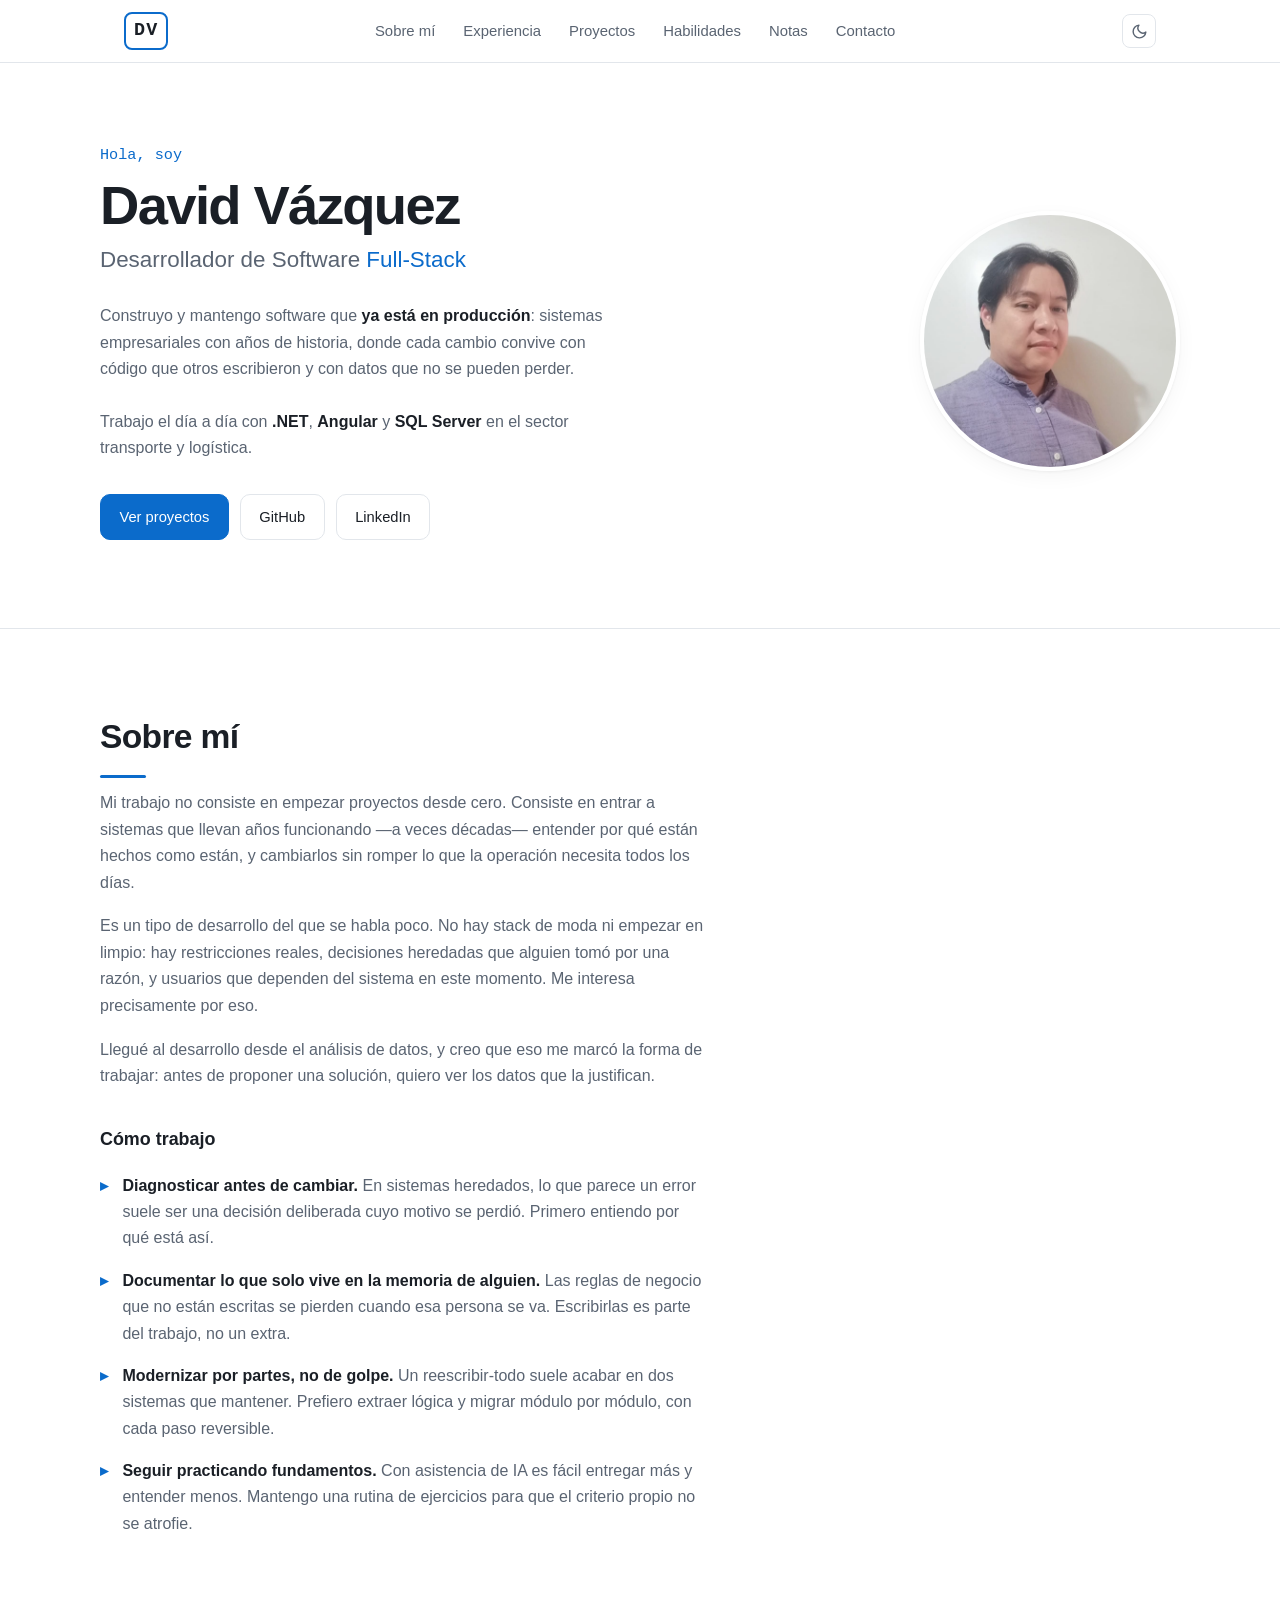
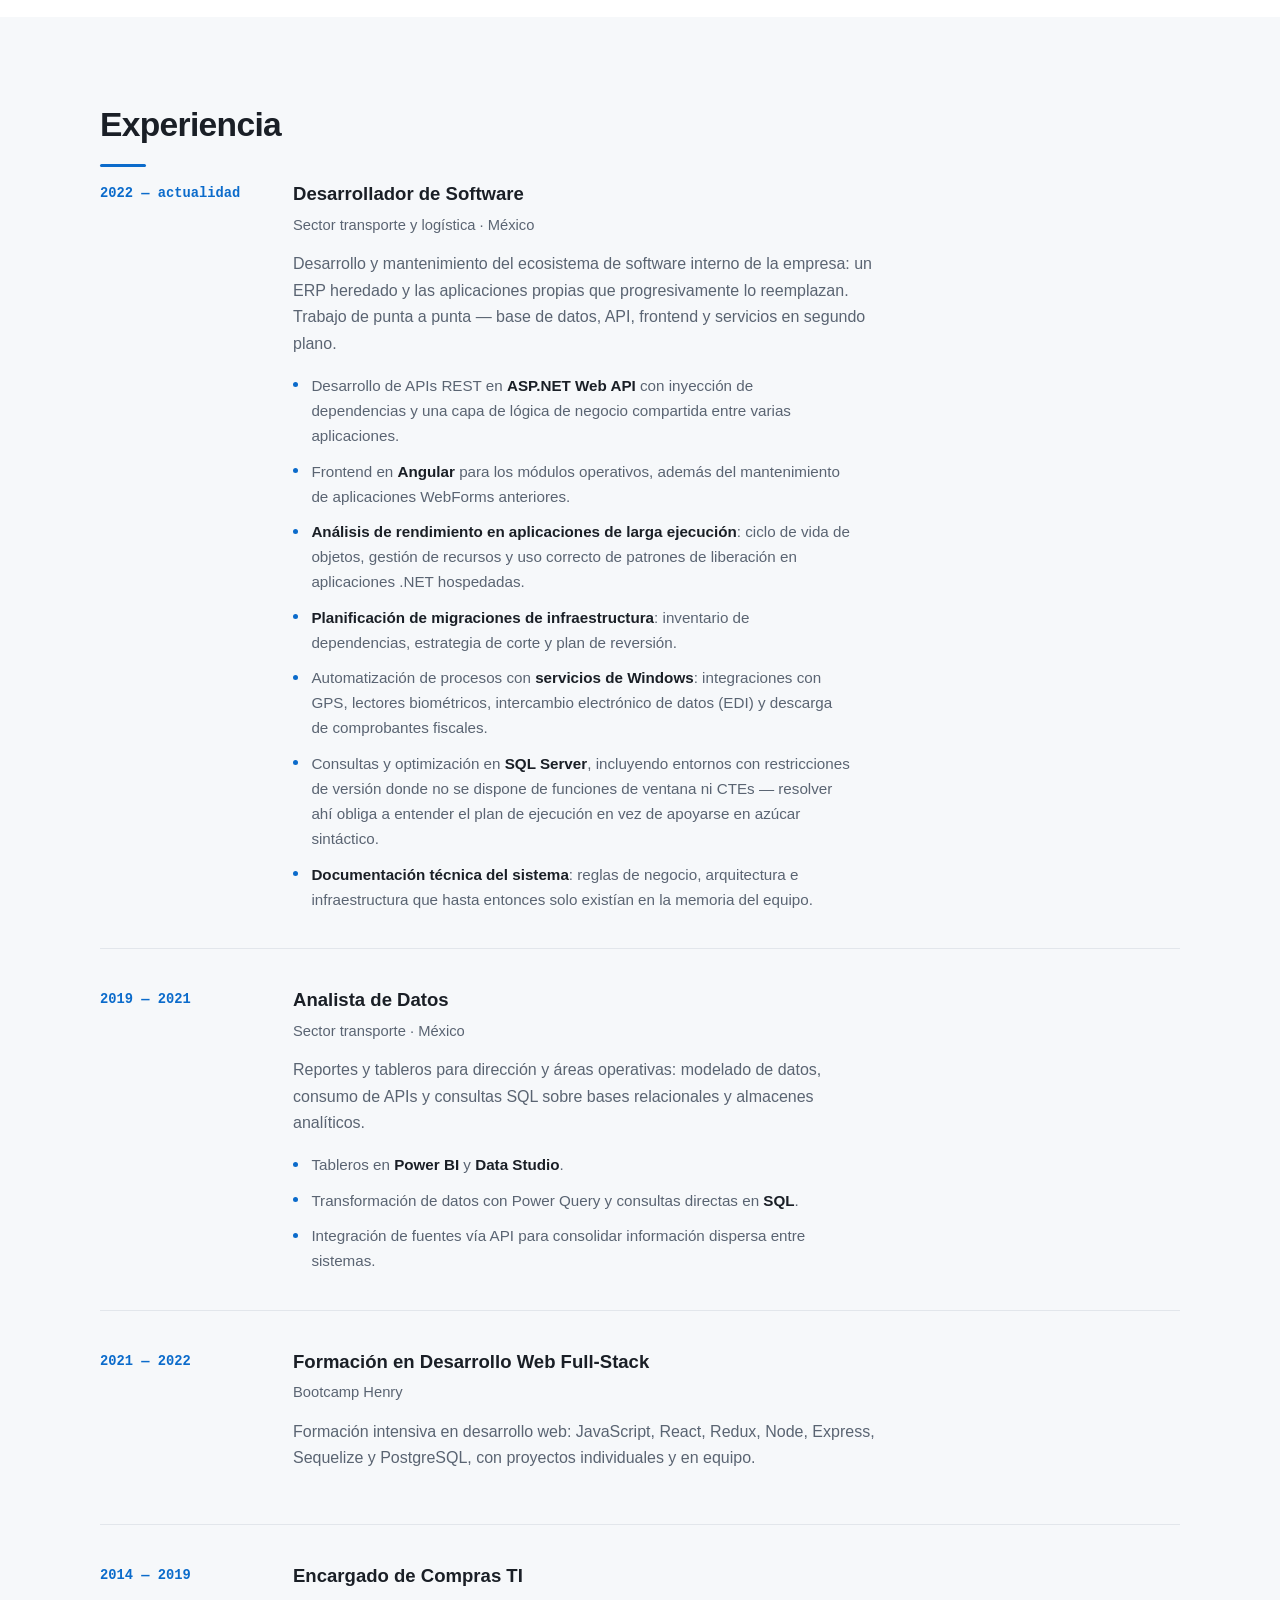
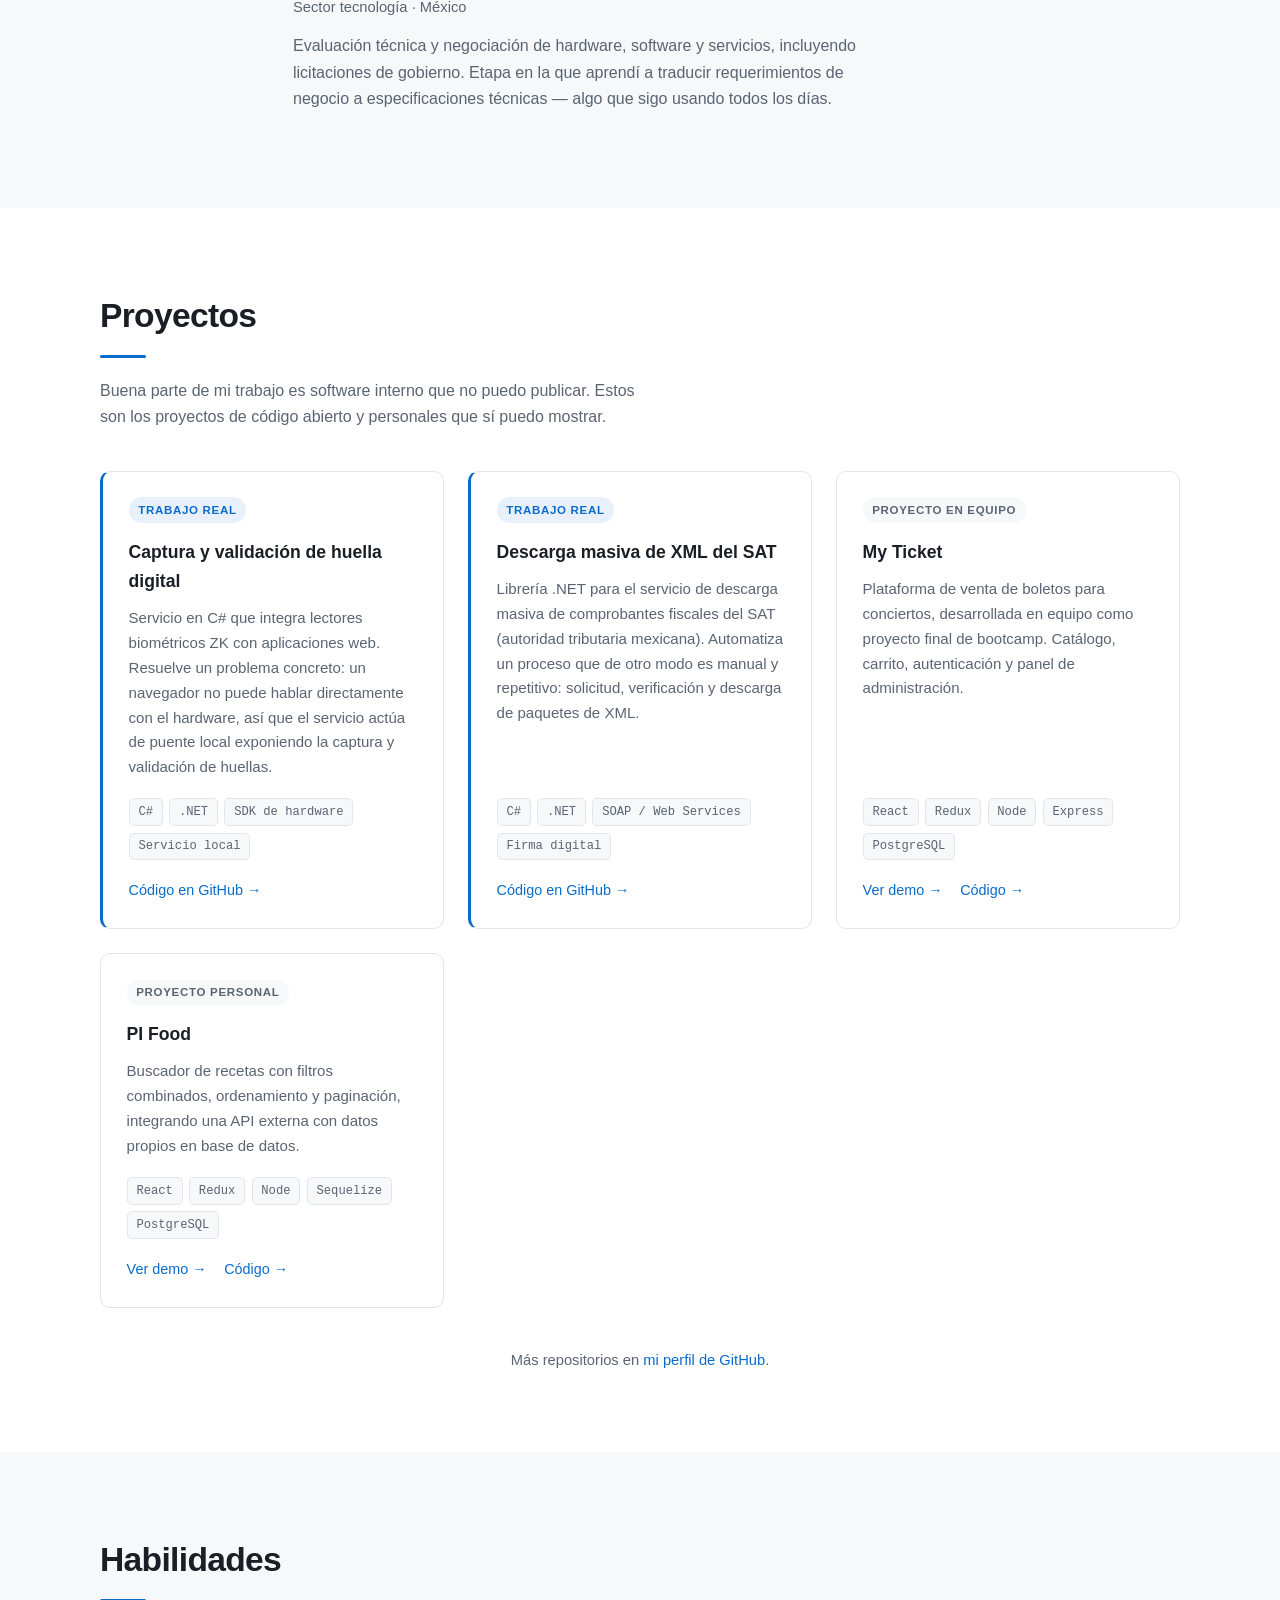
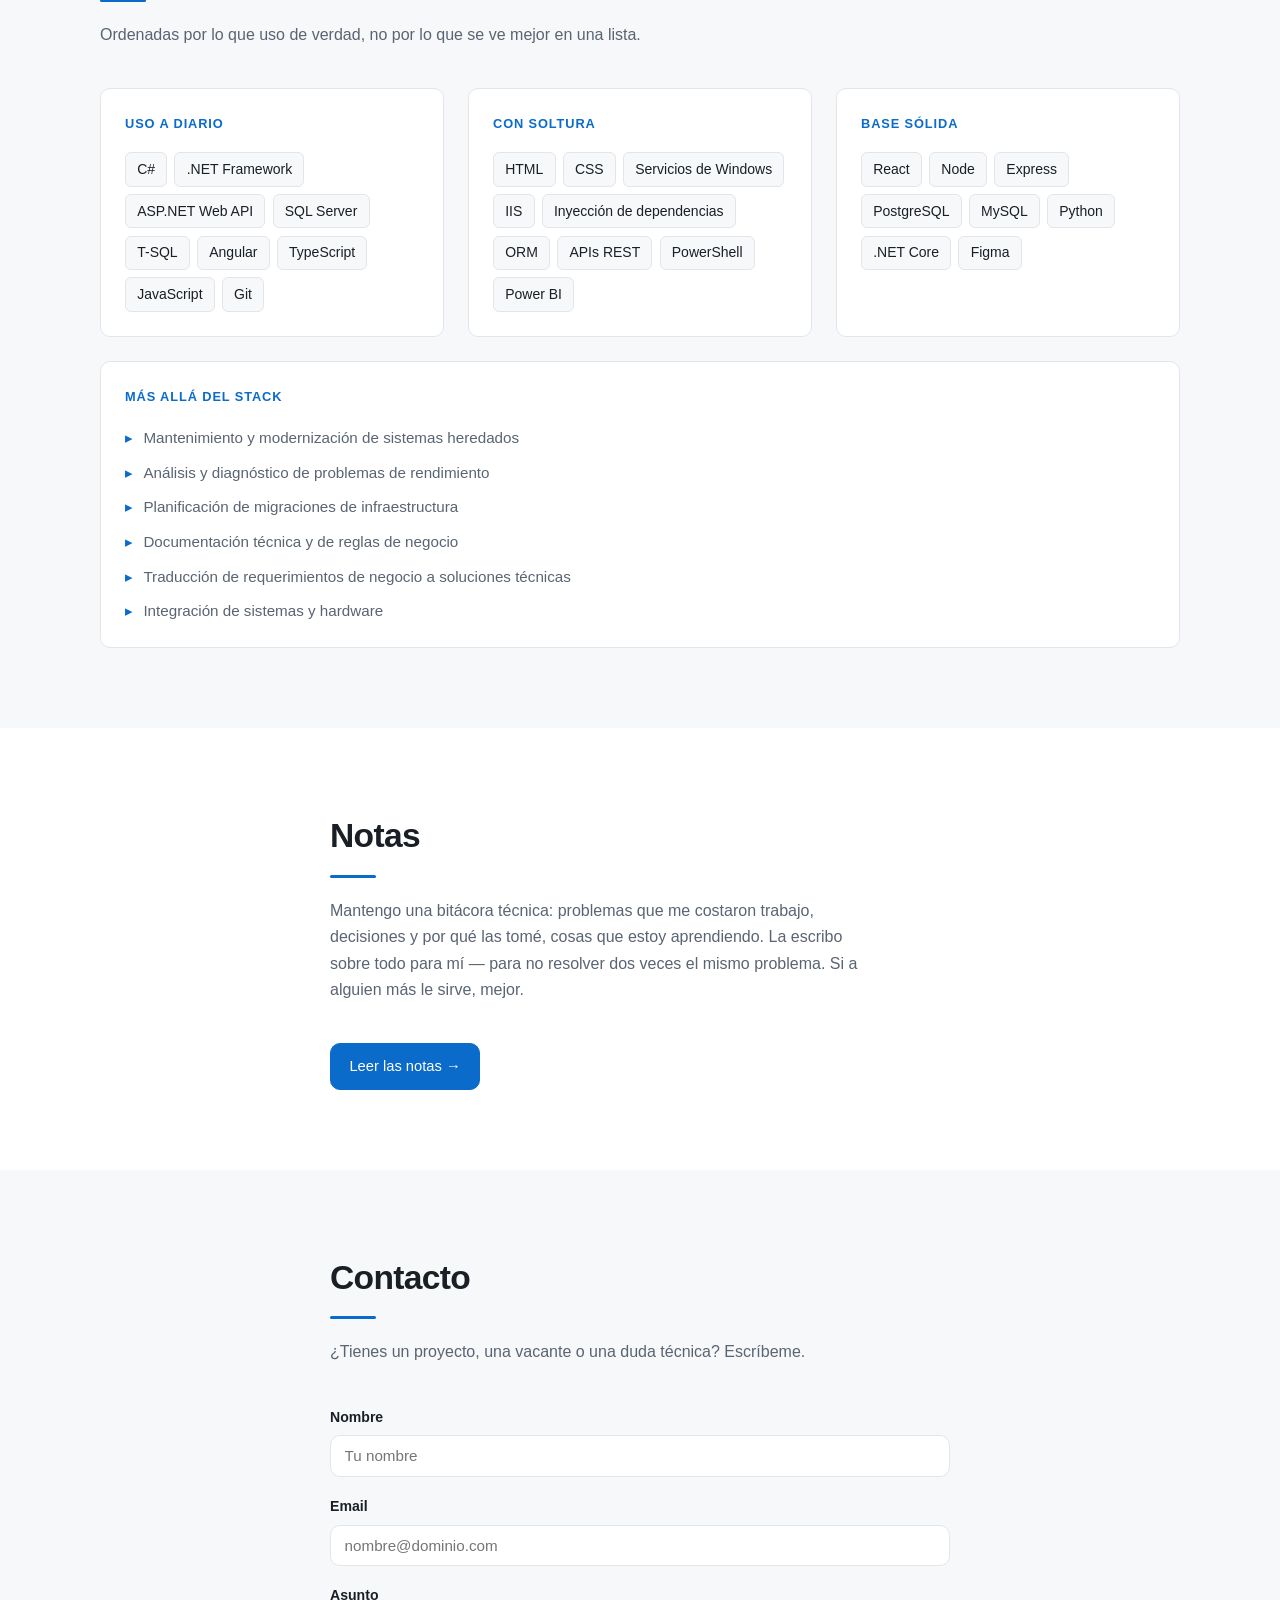
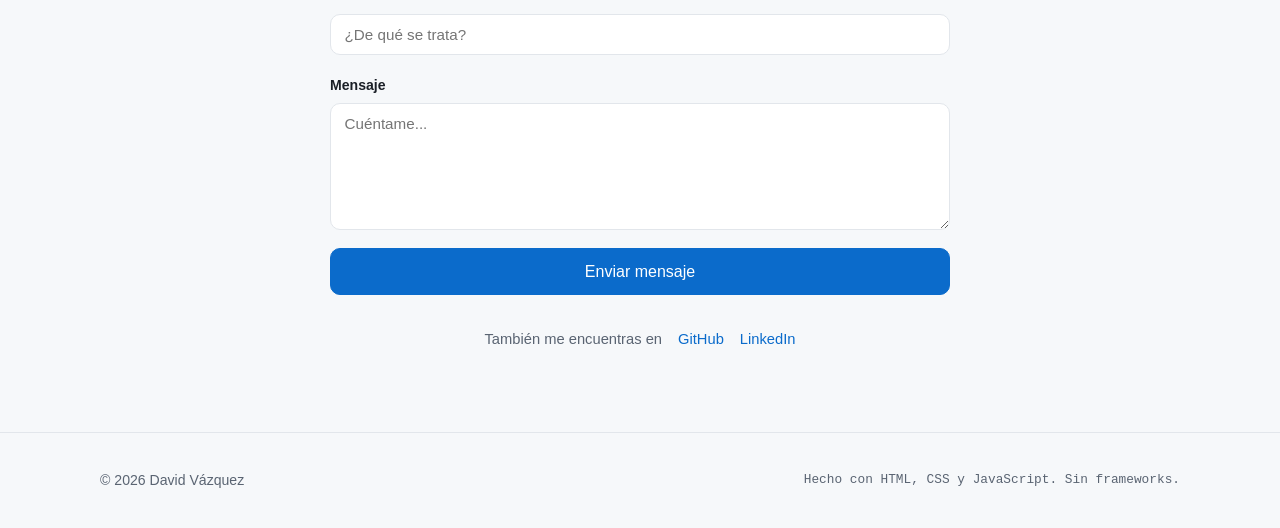
==== commit 72500022: "Refactor: JS común, menú móvil en subpáginas, scroll-spy y botón de tema Cuatro arreglos y una funci" ====
--- a/index.html
+++ b/index.html
@@ -14,6 +14,18 @@
         content="Full-stack .NET y Angular. Especializado en mantener y modernizar sistemas críticos heredados.">
     <meta property="og:type" content="website">
 
+    <!-- Aplica el tema guardado ANTES de pintar. Si esto fuera al final del
+         body, quien eligió oscuro vería un destello blanco en cada carga.
+         Sin preferencia guardada no se escribe nada y manda el sistema. -->
+    <script>
+        (function () {
+            try {
+                var t = localStorage.getItem("tema");
+                if (t) document.documentElement.setAttribute("data-theme", t);
+            } catch (e) { }
+        })();
+    </script>
+
     <link rel="stylesheet" href="./CSS/index.css">
 </head>
 
@@ -35,8 +47,24 @@
                 <li><a href="#proyectos">Proyectos</a></li>
                 <li><a href="#habilidades">Habilidades</a></li>
                 <li><a href="./notas/index.html">Notas</a></li>
+                <!-- TODO: descomentar cuando exista la primera herramienta real.
+                     Checklist completo en herramientas/COMO-PUBLICAR.md
+                <li><a href="./herramientas/index.html">Herramientas</a></li>
+                -->
                 <li><a href="#contacto">Contacto</a></li>
             </ul>
+
+            <button class="nav__tema" type="button" aria-label="Cambiar tema">
+                <svg class="nav__tema-luna" viewBox="0 0 24 24" fill="none" stroke="currentColor"
+                    stroke-width="2" stroke-linecap="round" stroke-linejoin="round" aria-hidden="true">
+                    <path d="M21 12.79A9 9 0 1 1 11.21 3 7 7 0 0 0 21 12.79z" />
+                </svg>
+                <svg class="nav__tema-sol" viewBox="0 0 24 24" fill="none" stroke="currentColor"
+                    stroke-width="2" stroke-linecap="round" stroke-linejoin="round" aria-hidden="true">
+                    <circle cx="12" cy="12" r="4" />
+                    <path d="M12 2v2M12 20v2M4.93 4.93l1.41 1.41M17.66 17.66l1.41 1.41M2 12h2M20 12h2M6.34 17.66l-1.41 1.41M19.07 4.93l-1.41 1.41" />
+                </svg>
+            </button>
         </nav>
     </header>
 
@@ -337,6 +365,25 @@
             </div>
         </section>
 
+        <!-- ======================= HERRAMIENTAS ======================= -->
+        <!-- TODO: descomentar cuando exista la primera herramienta real.
+             Una sección vacía se ve peor que no tenerla. Al activarla hay que
+             ajustar también el ritmo de fondos: habilidades pierde
+             .section--alt, notas lo gana y contacto lo pierde.
+             Checklist completo en herramientas/COMO-PUBLICAR.md
+        <section id="herramientas" class="section section--alt">
+            <div class="section__inner section__inner--narrow">
+                <h2 class="section__title">Herramientas</h2>
+                <p class="section__lead">
+                    Utilidades pequeñas que construí porque las necesitaba y que quizá le sirvan
+                    a alguien más. Varias corren aquí mismo en el navegador, sin enviar nada a
+                    ningún servidor.
+                </p>
+                <a class="btn btn--primary" href="./herramientas/index.html">Ver las herramientas &rarr;</a>
+            </div>
+        </section>
+        -->
+
         <!-- ======================= HABILIDADES ======================= -->
         <section id="habilidades" class="section section--alt">
             <div class="section__inner">
@@ -474,6 +521,7 @@
         </div>
     </footer>
 
+    <script src="./js/comun.js"></script>
     <script src="./js/index.js"></script>
 </body>
 
--- a/CSS/index.css
+++ b/CSS/index.css
@@ -22,6 +22,7 @@
     --mono: ui-monospace, SFMono-Regular, "Cascadia Code", Consolas, monospace;
 }
 
+/* Tema oscuro por preferencia del sistema (sin elección manual guardada). */
 @media (prefers-color-scheme: dark) {
     :root {
         --bg:          #0f1319;
@@ -36,6 +37,33 @@
     }
 }
 
+/* Elección manual. Va DESPUÉS del media query para poder ganarle en ambos
+   sentidos: [data-theme="light"] tiene que forzar el claro aunque el sistema
+   esté en oscuro. Lo escribe js/comun.js en <html>. */
+:root[data-theme="dark"] {
+    --bg:          #0f1319;
+    --bg-alt:      #151b23;
+    --bg-card:     #181f28;
+    --text:        #e6eaf0;
+    --text-soft:   #9aa6b5;
+    --accent:      #58a6ff;
+    --accent-soft: #14273d;
+    --border:      #262e38;
+    --shadow:      0 1px 3px rgba(0, 0, 0, .3), 0 6px 20px rgba(0, 0, 0, .2);
+}
+
+:root[data-theme="light"] {
+    --bg:          #ffffff;
+    --bg-alt:      #f6f8fa;
+    --bg-card:     #ffffff;
+    --text:        #1a1f26;
+    --text-soft:   #5a6472;
+    --accent:      #0b6bcb;
+    --accent-soft: #e7f0fb;
+    --border:      #e2e6eb;
+    --shadow:      0 1px 3px rgba(0, 0, 0, .06), 0 6px 20px rgba(0, 0, 0, .04);
+}
+
 /* ---------- Reset ---------- */
 *, *::before, *::after { box-sizing: border-box; margin: 0; padding: 0; }
 
@@ -127,7 +155,53 @@
     text-decoration: none;
 }
 
+/* Sección visible según el scroll. Debe ir DESPUÉS de :hover: empatan en
+   especificidad y aplican los mismos valores, así que gana el último. */
+.nav__list a.is-active {
+    color: var(--text);
+    border-bottom-color: var(--accent);
+}
+
+/* Nav de subpágina: menos ítems, menos separación. */
+.nav__list--simple { gap: 1.25rem; }
+
 .nav__checkbox { display: none; }
+
+/* ---------- Botón de tema ---------- */
+.nav__tema {
+    display: flex;
+    align-items: center;
+    justify-content: center;
+    width: 34px;
+    height: 34px;
+    padding: 0;
+    margin-left: 1.25rem;
+    color: var(--text-soft);
+    background: none;
+    border: 1px solid var(--border);
+    border-radius: 8px;
+    cursor: pointer;
+    transition: color .15s, border-color .15s;
+}
+.nav__tema:hover { color: var(--text); border-color: var(--accent); }
+
+.nav__tema svg { width: 17px; height: 17px; display: block; }
+
+/* Se muestra el icono de lo que se va a activar, no el del tema actual:
+   en claro se ve la luna (pulsa para oscuro) y viceversa. */
+.nav__tema .nav__tema-luna { display: block; }
+.nav__tema .nav__tema-sol  { display: none; }
+
+@media (prefers-color-scheme: dark) {
+    .nav__tema .nav__tema-luna { display: none; }
+    .nav__tema .nav__tema-sol  { display: block; }
+}
+
+/* La elección manual manda sobre el sistema, igual que con las variables. */
+:root[data-theme="dark"] .nav__tema .nav__tema-luna { display: none; }
+:root[data-theme="dark"] .nav__tema .nav__tema-sol  { display: block; }
+:root[data-theme="light"] .nav__tema .nav__tema-luna { display: block; }
+:root[data-theme="light"] .nav__tema .nav__tema-sol  { display: none; }
 
 .nav__burger {
     display: none;
@@ -360,6 +434,36 @@
 }
 .tl-item__points strong { color: var(--text); font-weight: 600; }
 
+/* ---------- Filtros ---------- */
+/* Píldoras de filtrado. Genéricas: las usan la bitácora y las herramientas. */
+.filters {
+    display: flex;
+    flex-wrap: wrap;
+    gap: .5rem;
+    margin-bottom: 2.75rem;
+    padding-bottom: 1.5rem;
+    border-bottom: 1px solid var(--border);
+}
+
+.filter {
+    font-family: inherit;
+    font-size: .85rem;
+    color: var(--text-soft);
+    background: var(--bg-card);
+    border: 1px solid var(--border);
+    border-radius: 999px;
+    padding: .38rem .9rem;
+    cursor: pointer;
+    transition: color .15s, border-color .15s, background .15s;
+}
+.filter:hover { border-color: var(--accent); color: var(--text); }
+
+.filter.is-active {
+    background: var(--accent);
+    border-color: var(--accent);
+    color: #fff;
+}
+
 /* ---------- Cards ---------- */
 .cards {
     display: grid;
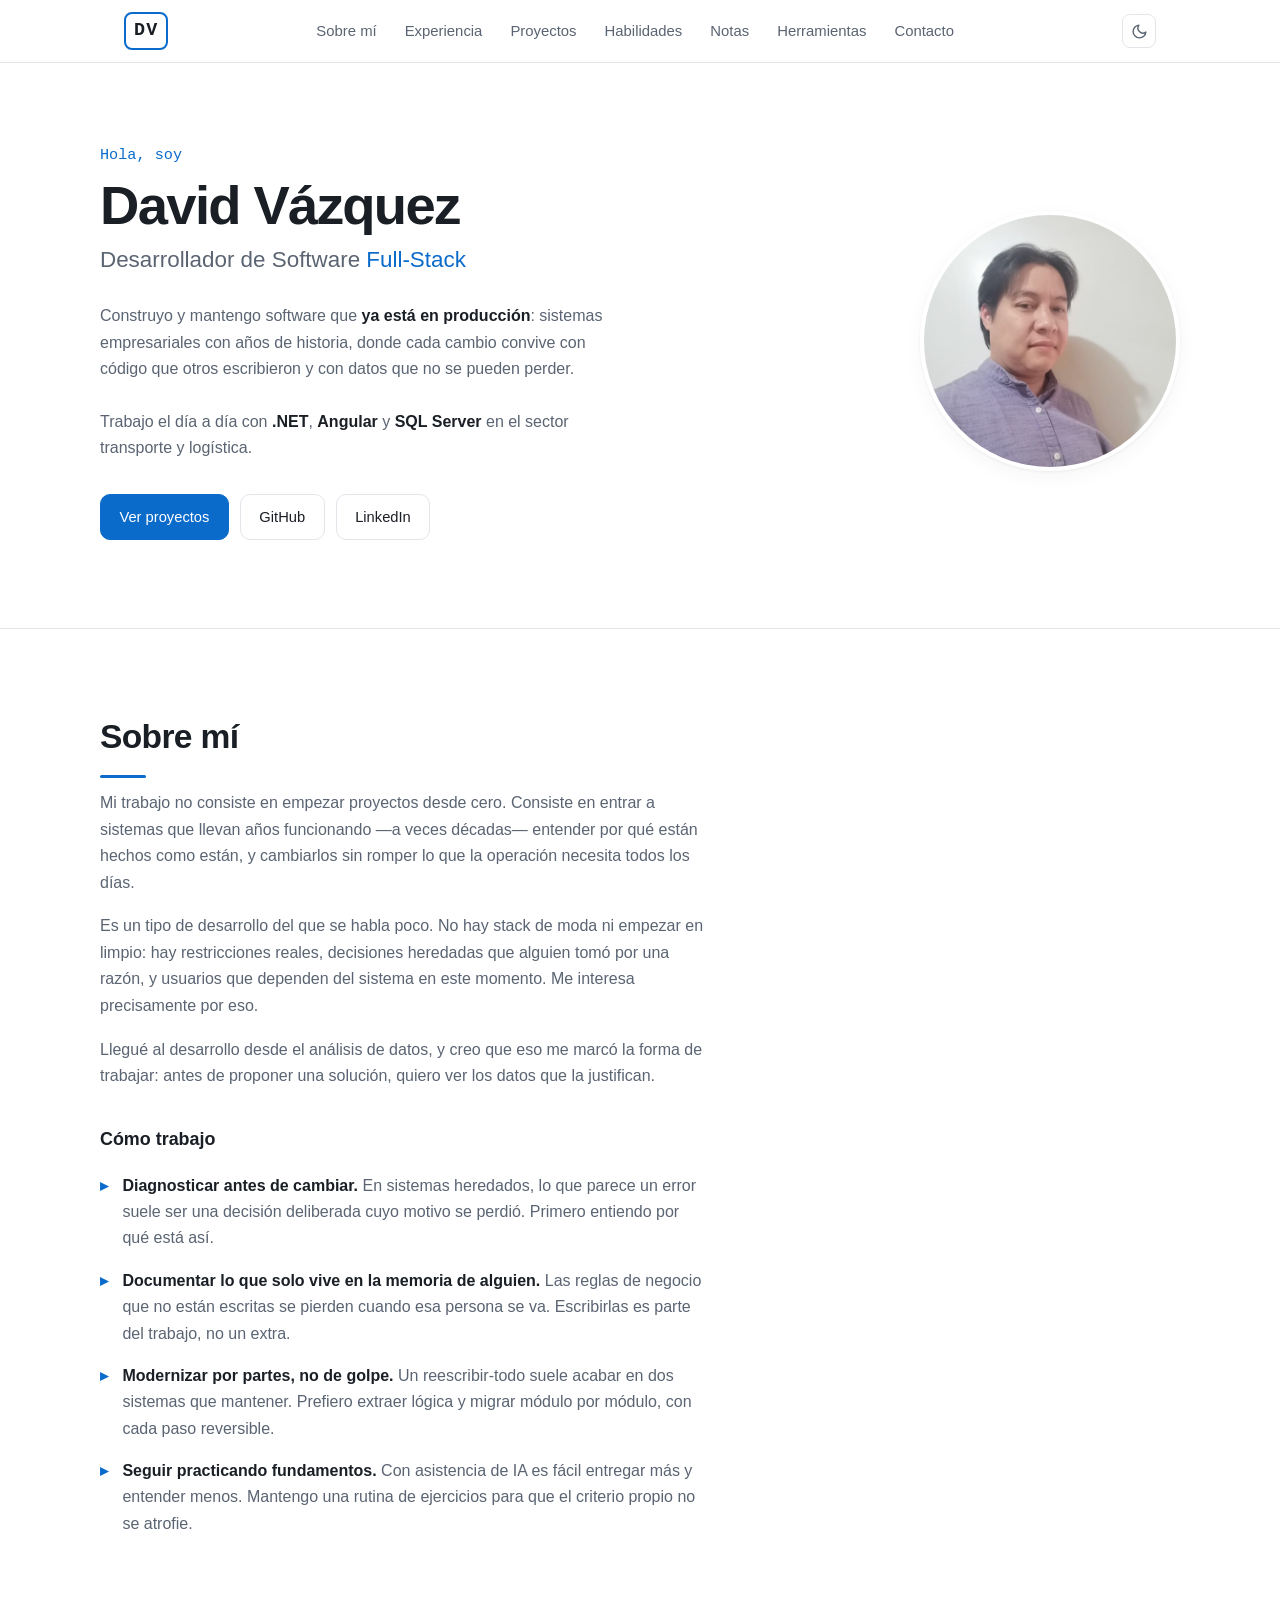
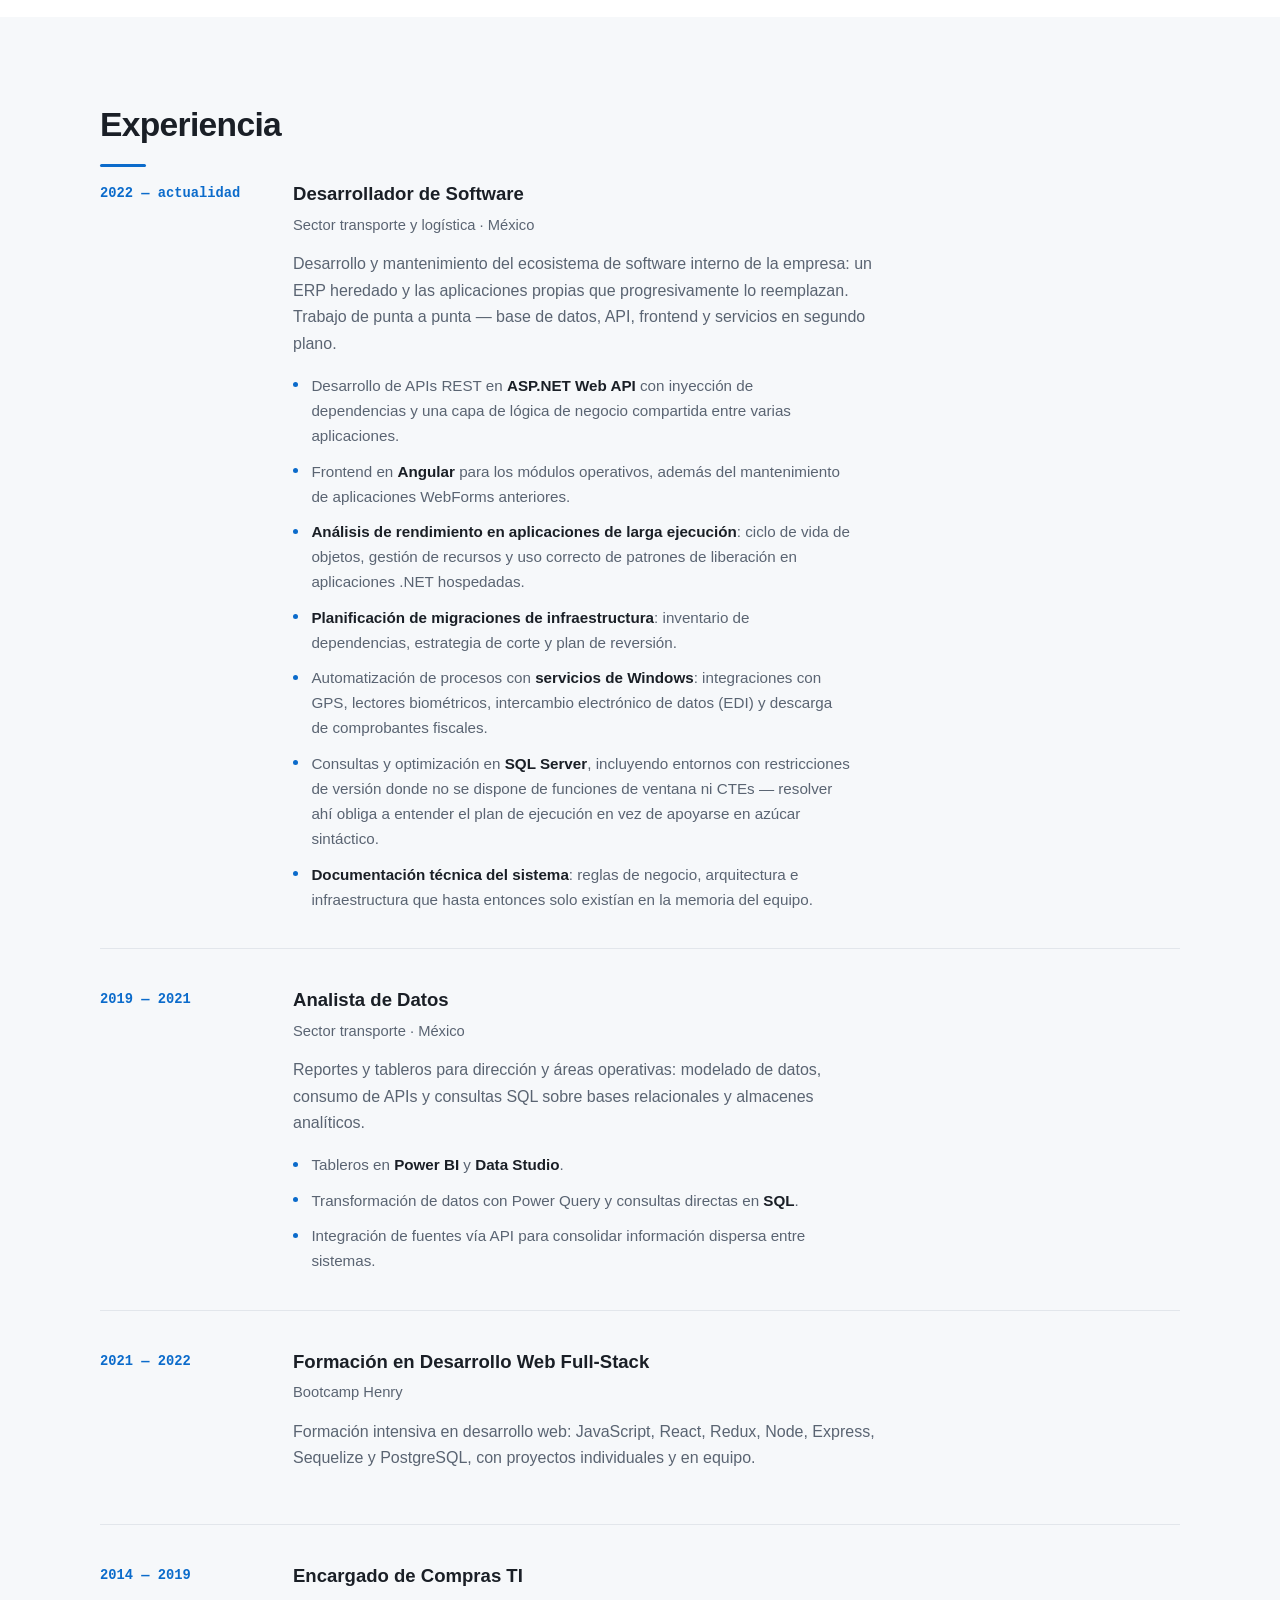
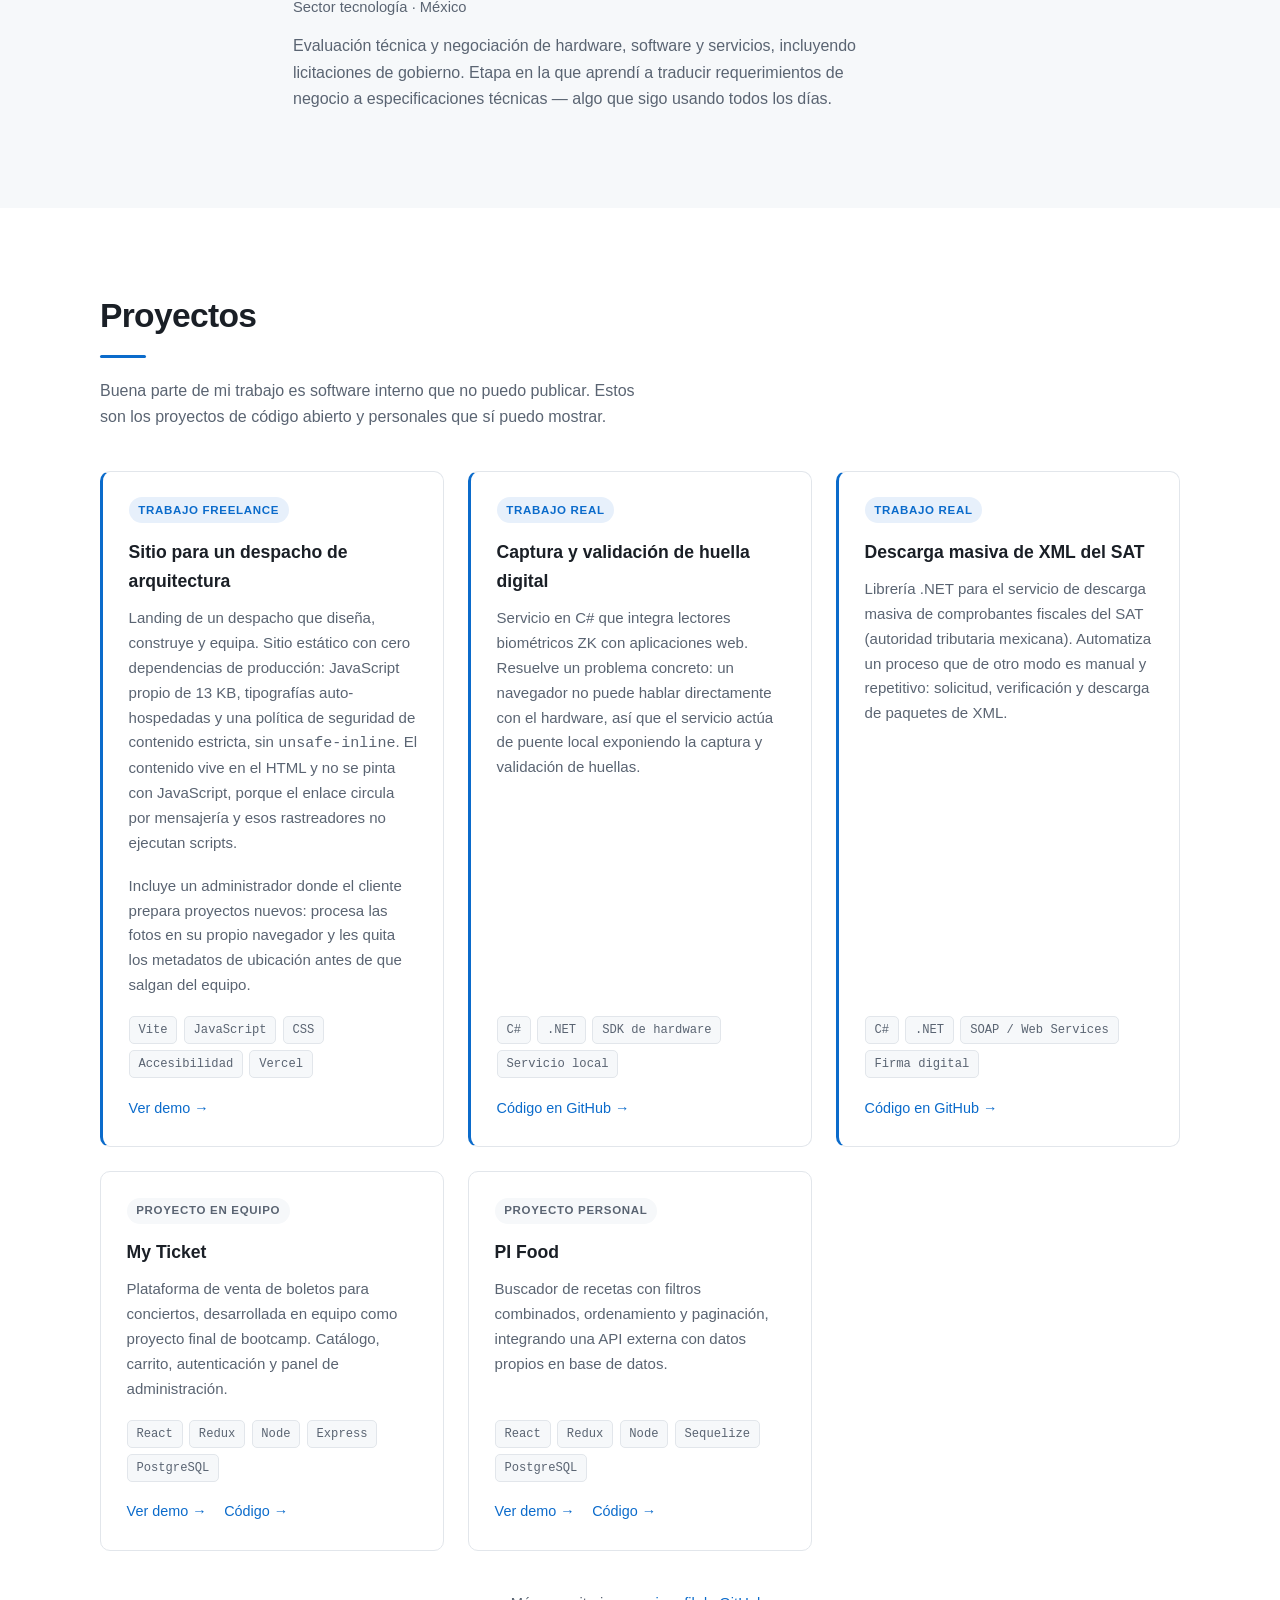
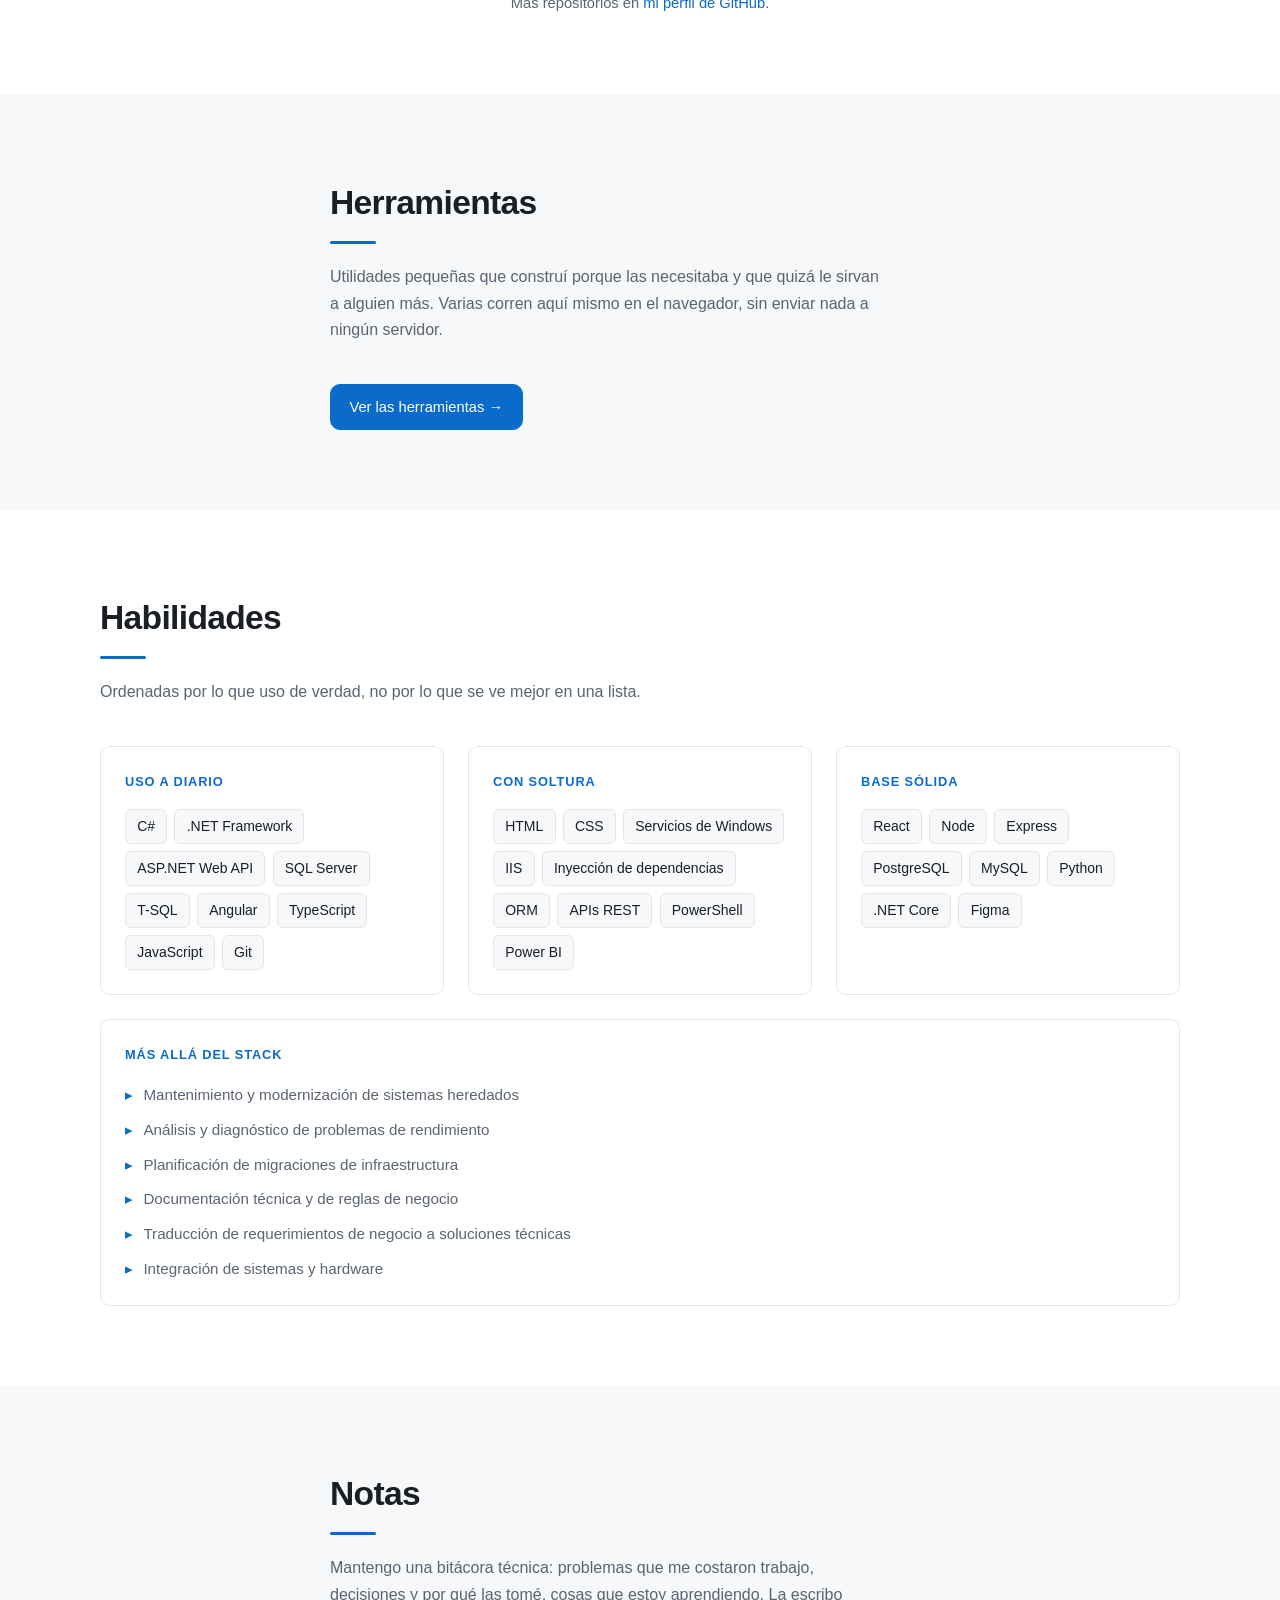
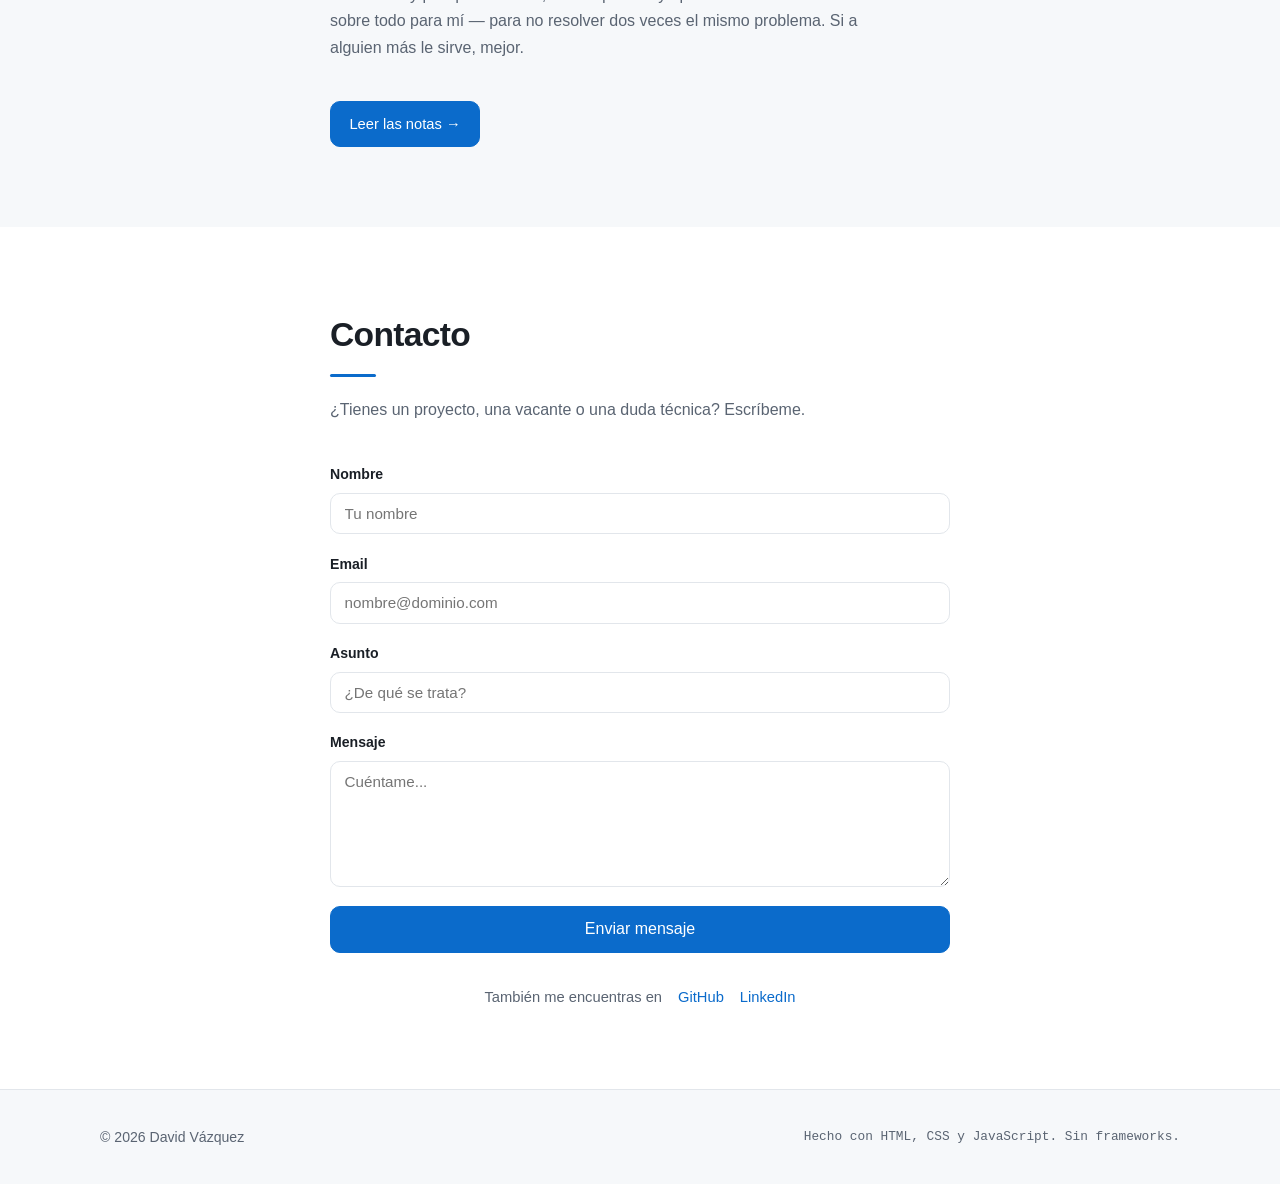
==== commit b1d17fb0: "Activa Herramientas y agrega el trabajo freelance La seccion Herramientas llevaba meses comentada es" ====
--- a/index.html
+++ b/index.html
@@ -47,10 +47,7 @@
                 <li><a href="#proyectos">Proyectos</a></li>
                 <li><a href="#habilidades">Habilidades</a></li>
                 <li><a href="./notas/index.html">Notas</a></li>
-                <!-- TODO: descomentar cuando exista la primera herramienta real.
-                     Checklist completo en herramientas/COMO-PUBLICAR.md
                 <li><a href="./herramientas/index.html">Herramientas</a></li>
-                -->
                 <li><a href="#contacto">Contacto</a></li>
             </ul>
 
@@ -273,6 +270,37 @@
 
                 <div class="cards">
 
+                    <!-- El cliente aún no autoriza que se use su marca, así que la ficha
+                         describe el trabajo sin nombrarlo. Cuando apruebe: cambiar el
+                         título por el del despacho y agregar el enlace al repo. -->
+                    <article class="card card--featured">
+                        <div class="card__tag">Trabajo freelance</div>
+                        <h3 class="card__title">Sitio para un despacho de arquitectura</h3>
+                        <p class="card__desc">
+                            Landing de un despacho que diseña, construye y equipa. Sitio estático con cero
+                            dependencias de producción: JavaScript propio de 13 KB, tipografías auto-hospedadas
+                            y una política de seguridad de contenido estricta, sin <code>unsafe-inline</code>.
+                            El contenido vive en el HTML y no se pinta con JavaScript, porque el enlace circula
+                            por mensajería y esos rastreadores no ejecutan scripts.
+                        </p>
+                        <p class="card__desc">
+                            Incluye un administrador donde el cliente prepara proyectos nuevos: procesa las
+                            fotos en su propio navegador y les quita los metadatos de ubicación antes de que
+                            salgan del equipo.
+                        </p>
+                        <ul class="card__stack">
+                            <li>Vite</li>
+                            <li>JavaScript</li>
+                            <li>CSS</li>
+                            <li>Accesibilidad</li>
+                            <li>Vercel</li>
+                        </ul>
+                        <div class="card__links">
+                            <a href="https://dual-arquitectos.vercel.app/" target="_blank"
+                                rel="noopener">Ver demo →</a>
+                        </div>
+                    </article>
+
                     <article class="card card--featured">
                         <div class="card__tag">Trabajo real</div>
                         <h3 class="card__title">Captura y validación de huella digital</h3>
@@ -366,11 +394,6 @@
         </section>
 
         <!-- ======================= HERRAMIENTAS ======================= -->
-        <!-- TODO: descomentar cuando exista la primera herramienta real.
-             Una sección vacía se ve peor que no tenerla. Al activarla hay que
-             ajustar también el ritmo de fondos: habilidades pierde
-             .section--alt, notas lo gana y contacto lo pierde.
-             Checklist completo en herramientas/COMO-PUBLICAR.md
         <section id="herramientas" class="section section--alt">
             <div class="section__inner section__inner--narrow">
                 <h2 class="section__title">Herramientas</h2>
@@ -382,10 +405,9 @@
                 <a class="btn btn--primary" href="./herramientas/index.html">Ver las herramientas &rarr;</a>
             </div>
         </section>
-        -->
 
         <!-- ======================= HABILIDADES ======================= -->
-        <section id="habilidades" class="section section--alt">
+        <section id="habilidades" class="section">
             <div class="section__inner">
                 <h2 class="section__title">Habilidades</h2>
                 <p class="section__lead">
@@ -455,7 +477,7 @@
         </section>
 
         <!-- ======================= NOTAS ======================= -->
-        <section id="notas" class="section">
+        <section id="notas" class="section section--alt">
             <div class="section__inner section__inner--narrow">
                 <h2 class="section__title">Notas</h2>
                 <p class="section__lead">
@@ -468,7 +490,7 @@
         </section>
 
         <!-- ======================= CONTACTO ======================= -->
-        <section id="contacto" class="section section--alt">
+        <section id="contacto" class="section">
             <div class="section__inner section__inner--narrow">
                 <h2 class="section__title">Contacto</h2>
                 <p class="section__lead">
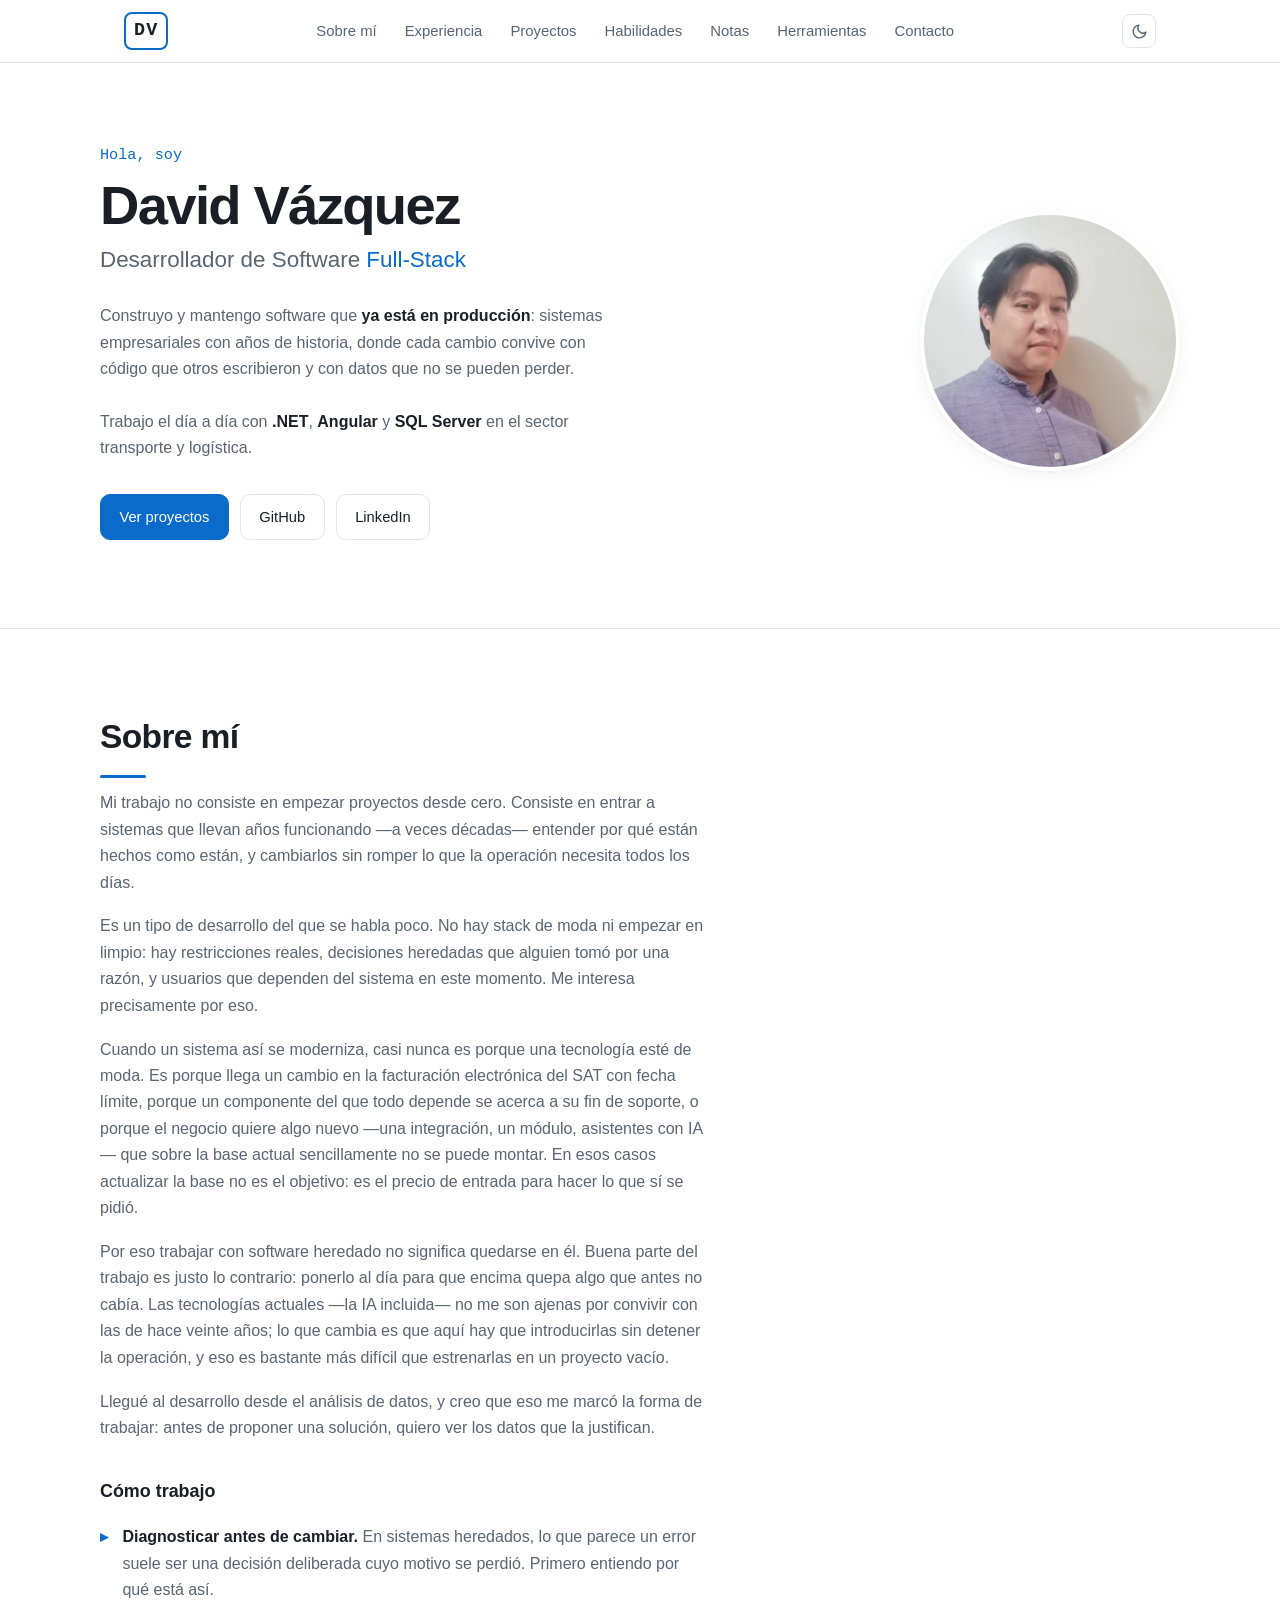
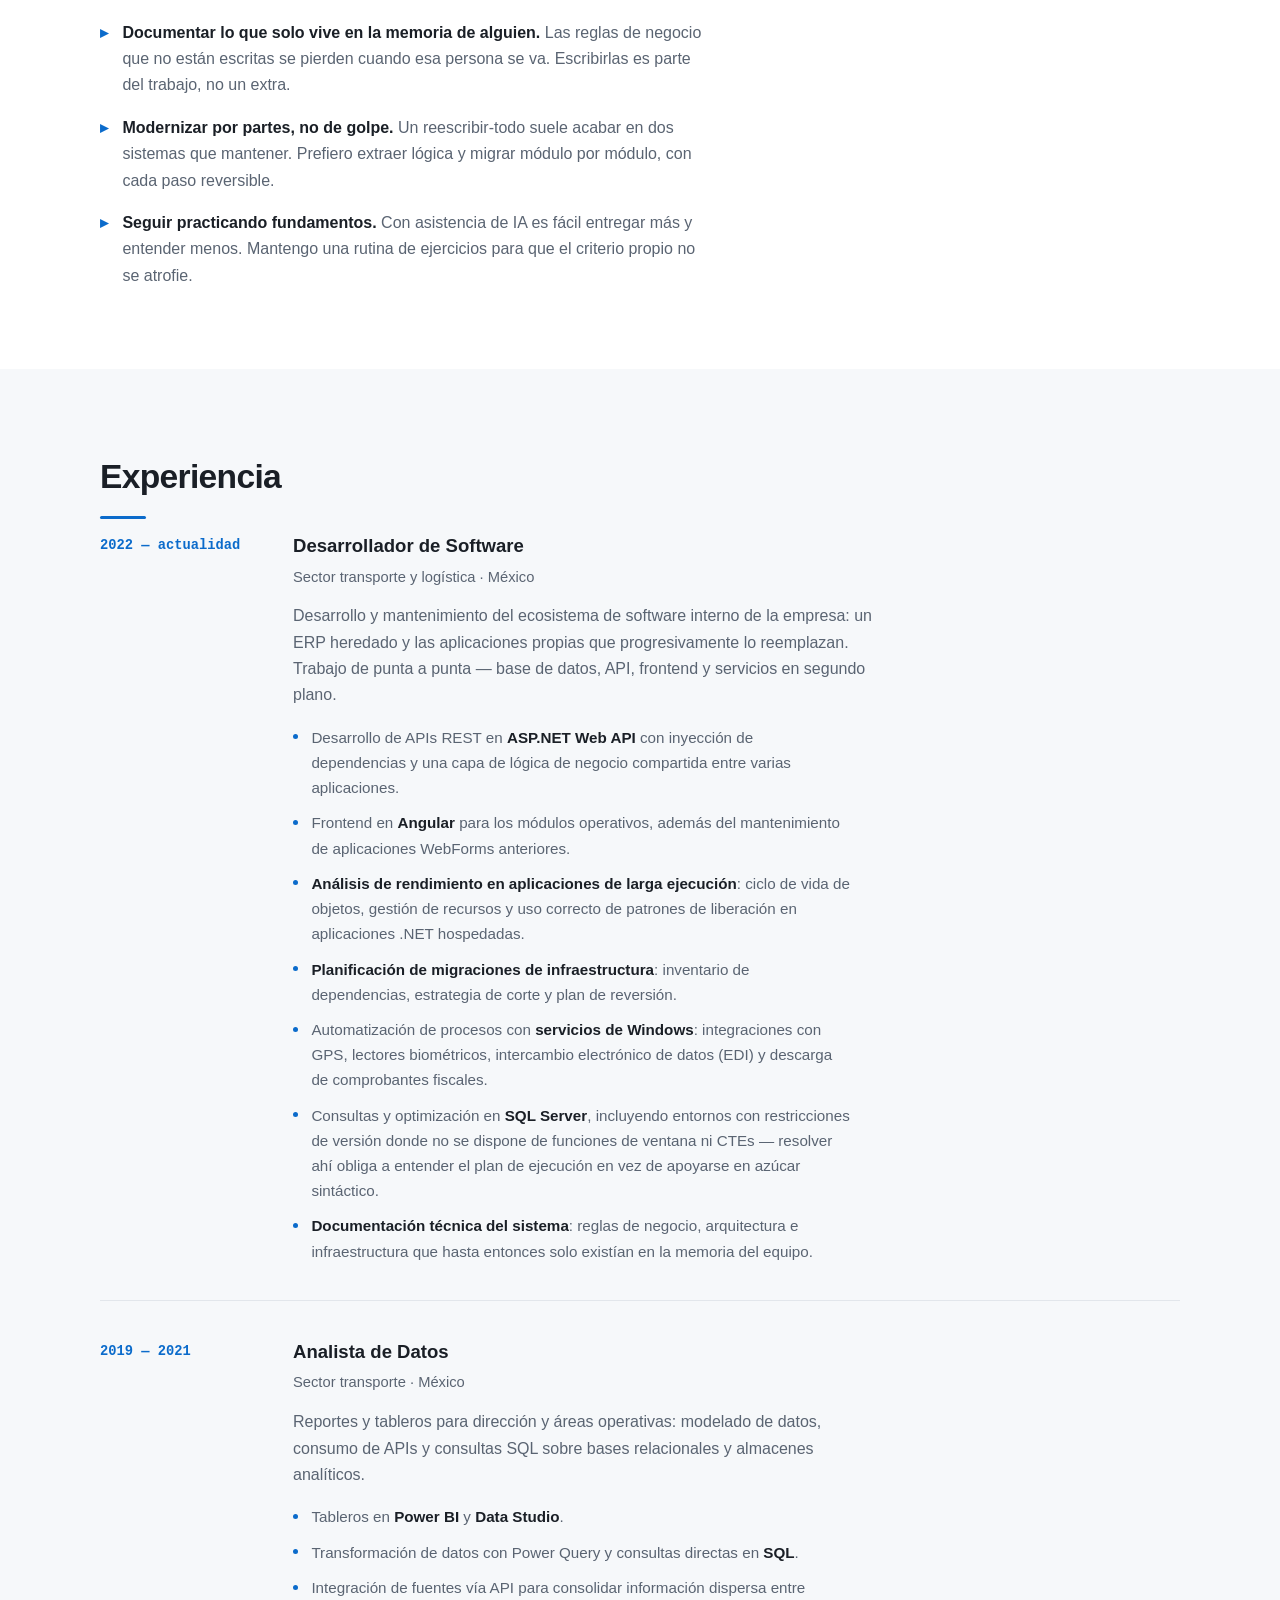
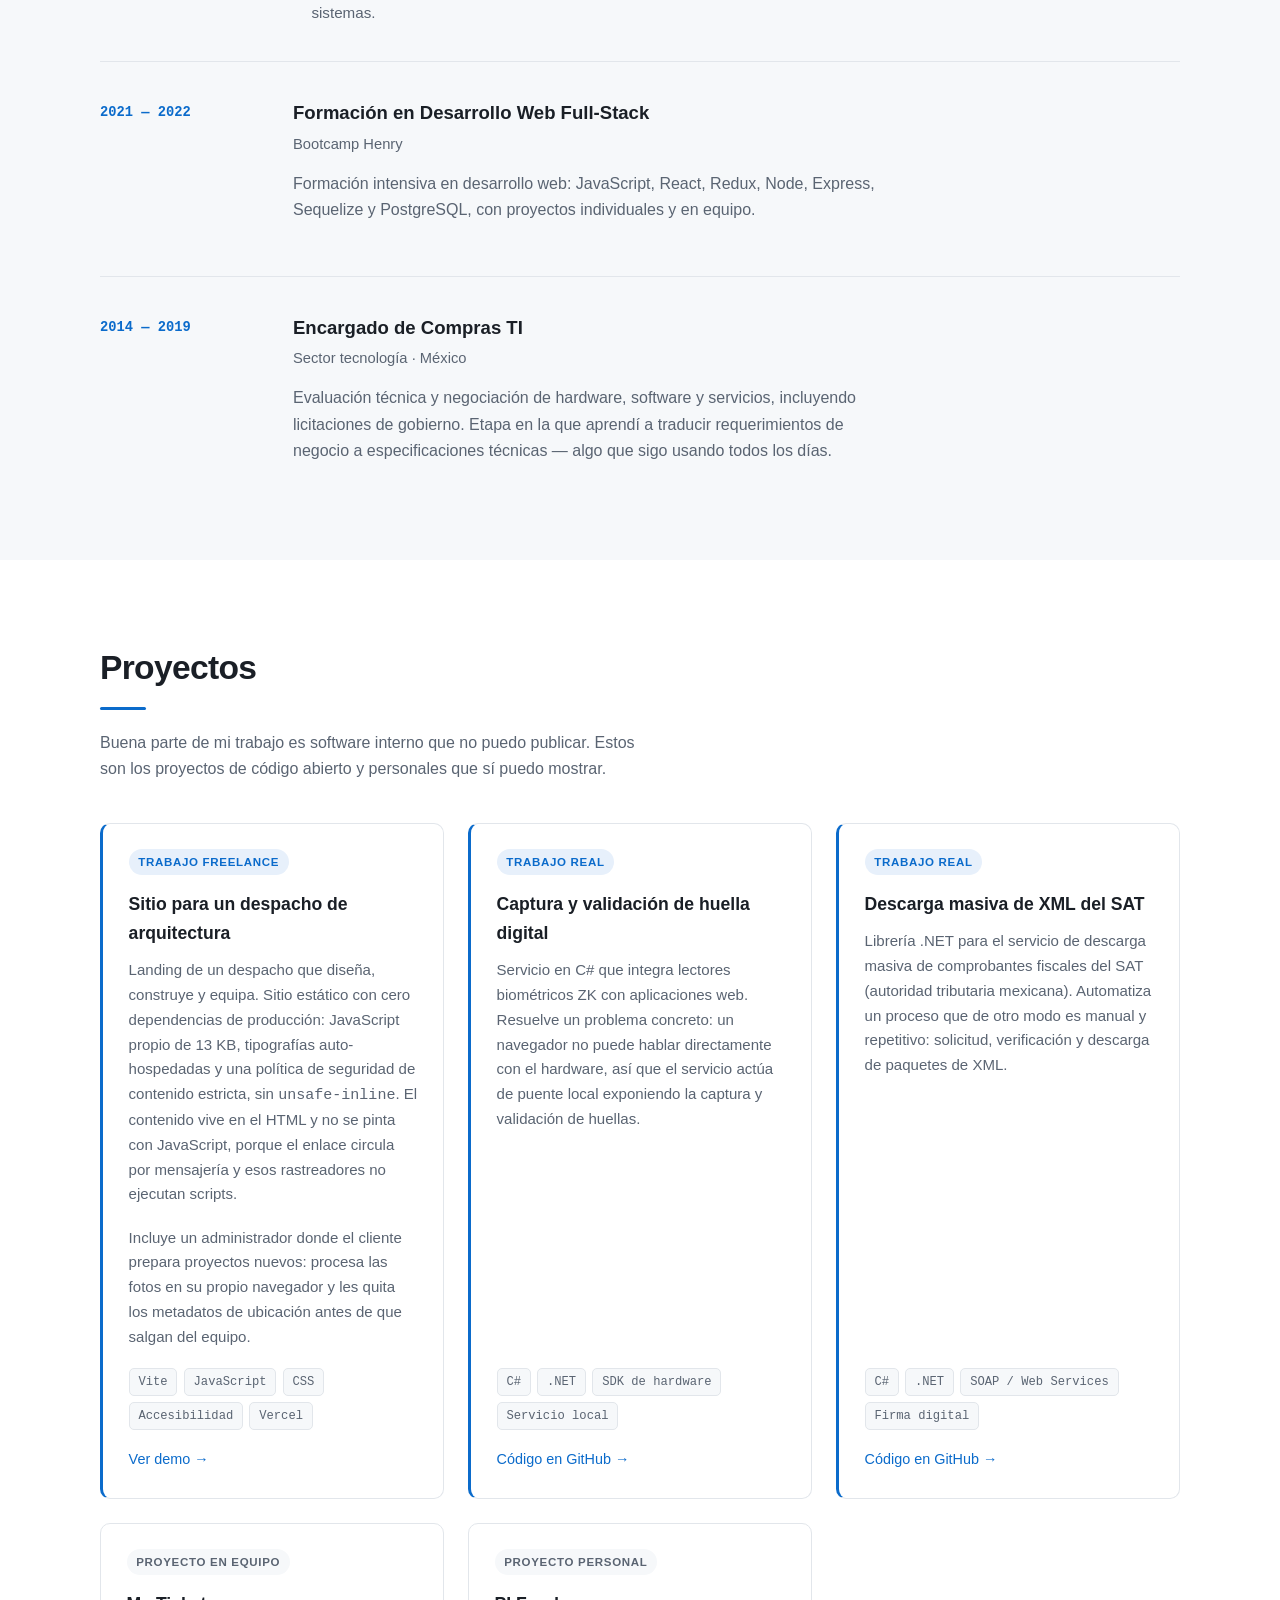
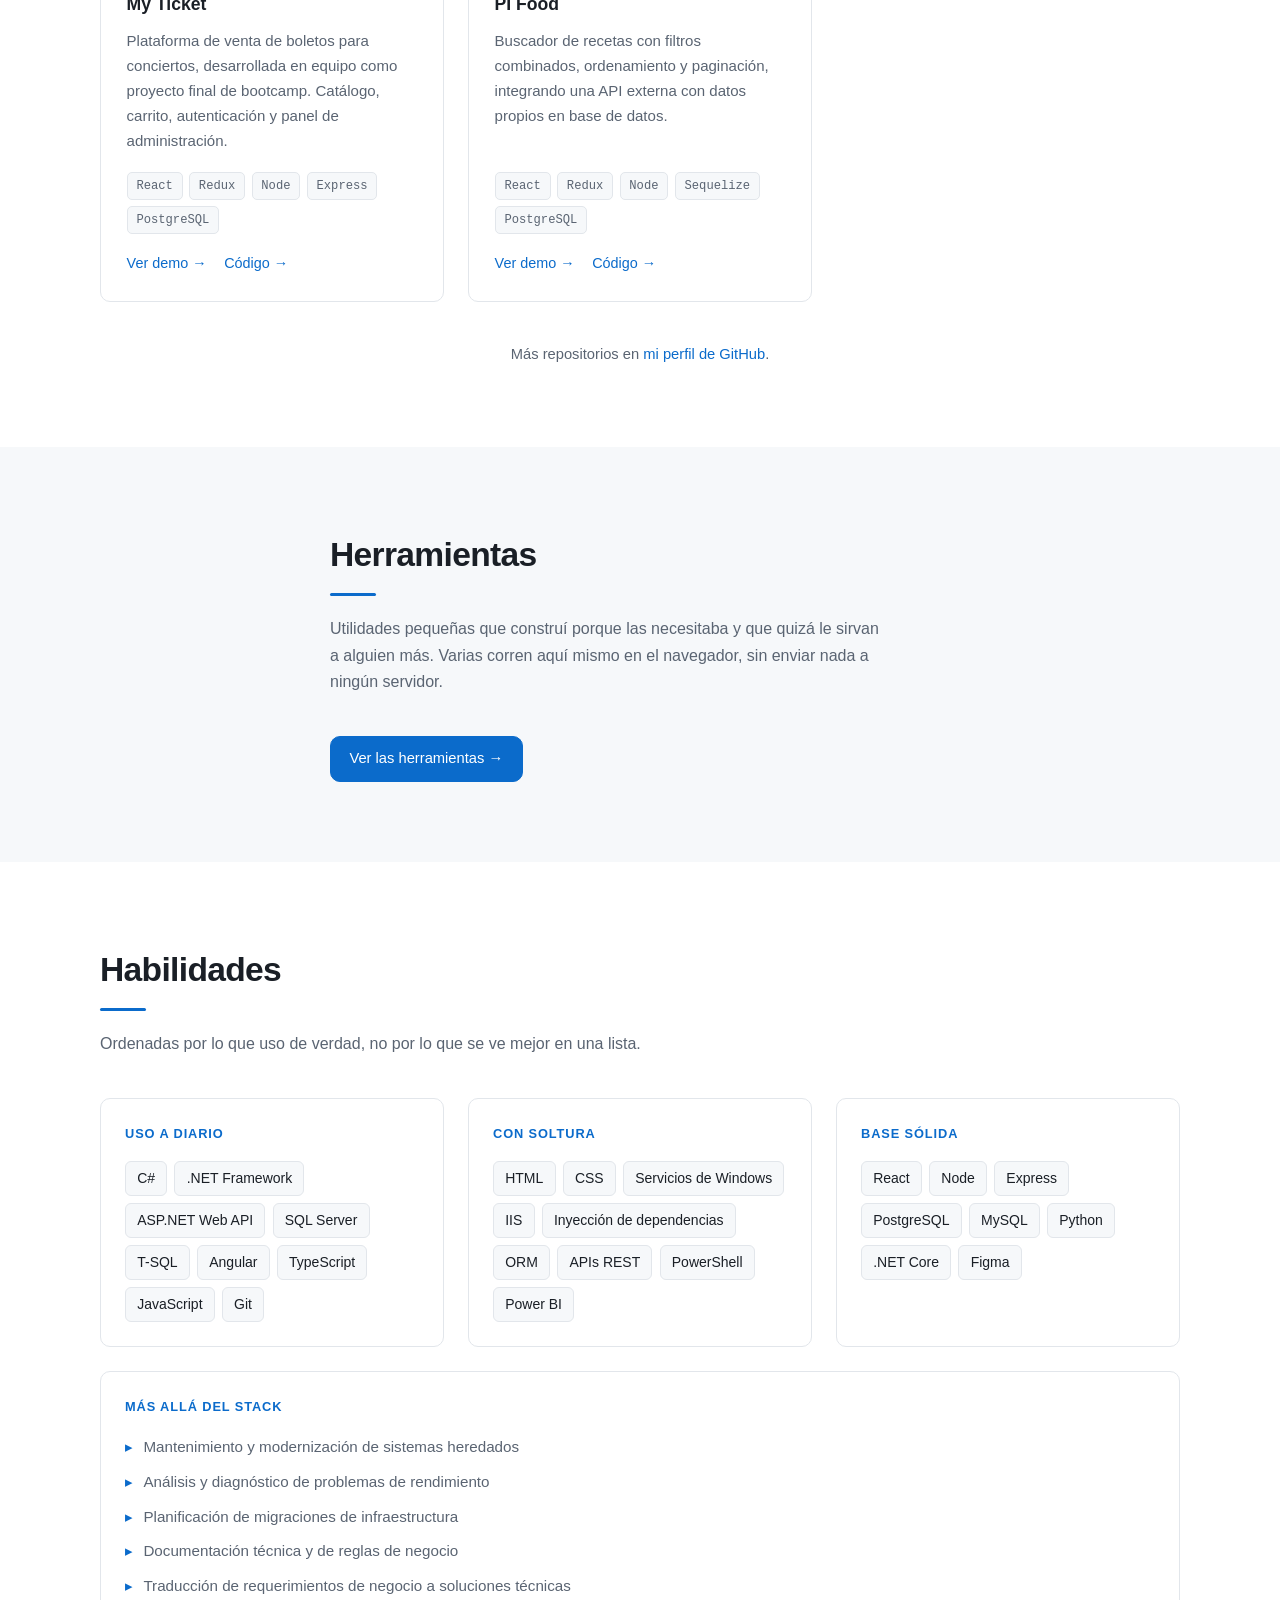
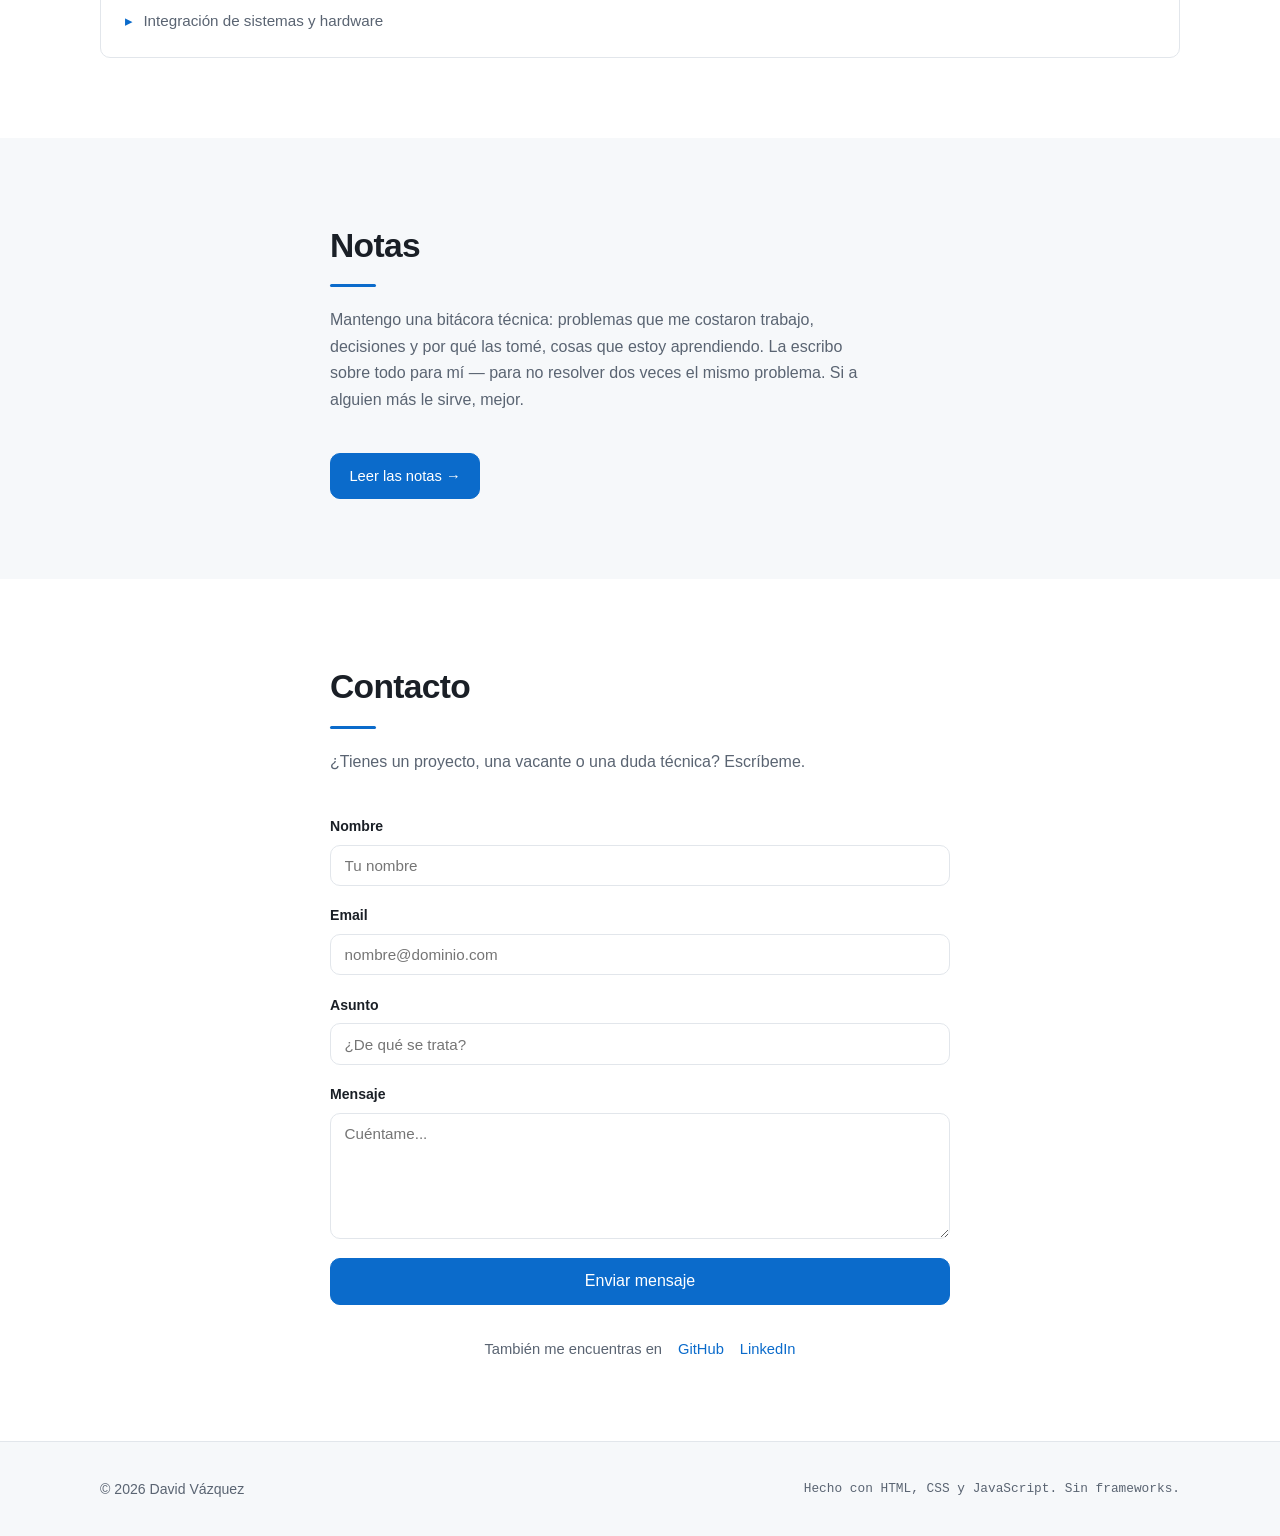
==== commit 776eeab4: "Sobre mi: por que se moderniza un sistema heredado Dos parrafos nuevos que desarman el prejuicio de " ====
--- a/index.html
+++ b/index.html
@@ -117,6 +117,21 @@
                         Es un tipo de desarrollo del que se habla poco. No hay stack de moda ni empezar en limpio:
                         hay restricciones reales, decisiones heredadas que alguien tomó por una razón, y usuarios
                         que dependen del sistema en este momento. Me interesa precisamente por eso.
+                    </p>
+                    <p>
+                        Cuando un sistema así se moderniza, casi nunca es porque una tecnología esté de moda. Es
+                        porque llega un cambio en la facturación electrónica del SAT con fecha límite, porque un
+                        componente del que todo depende se acerca a su fin de soporte, o porque el negocio quiere
+                        algo nuevo —una integración, un módulo, asistentes con IA— que sobre la base actual
+                        sencillamente no se puede montar. En esos casos actualizar la base no es el objetivo: es
+                        el precio de entrada para hacer lo que sí se pidió.
+                    </p>
+                    <p>
+                        Por eso trabajar con software heredado no significa quedarse en él. Buena parte del
+                        trabajo es justo lo contrario: ponerlo al día para que encima quepa algo que antes no
+                        cabía. Las tecnologías actuales —la IA incluida— no me son ajenas por convivir con las de
+                        hace veinte años; lo que cambia es que aquí hay que introducirlas sin detener la
+                        operación, y eso es bastante más difícil que estrenarlas en un proyecto vacío.
                     </p>
                     <p>
                         Llegué al desarrollo desde el análisis de datos, y creo que eso me marcó la forma de
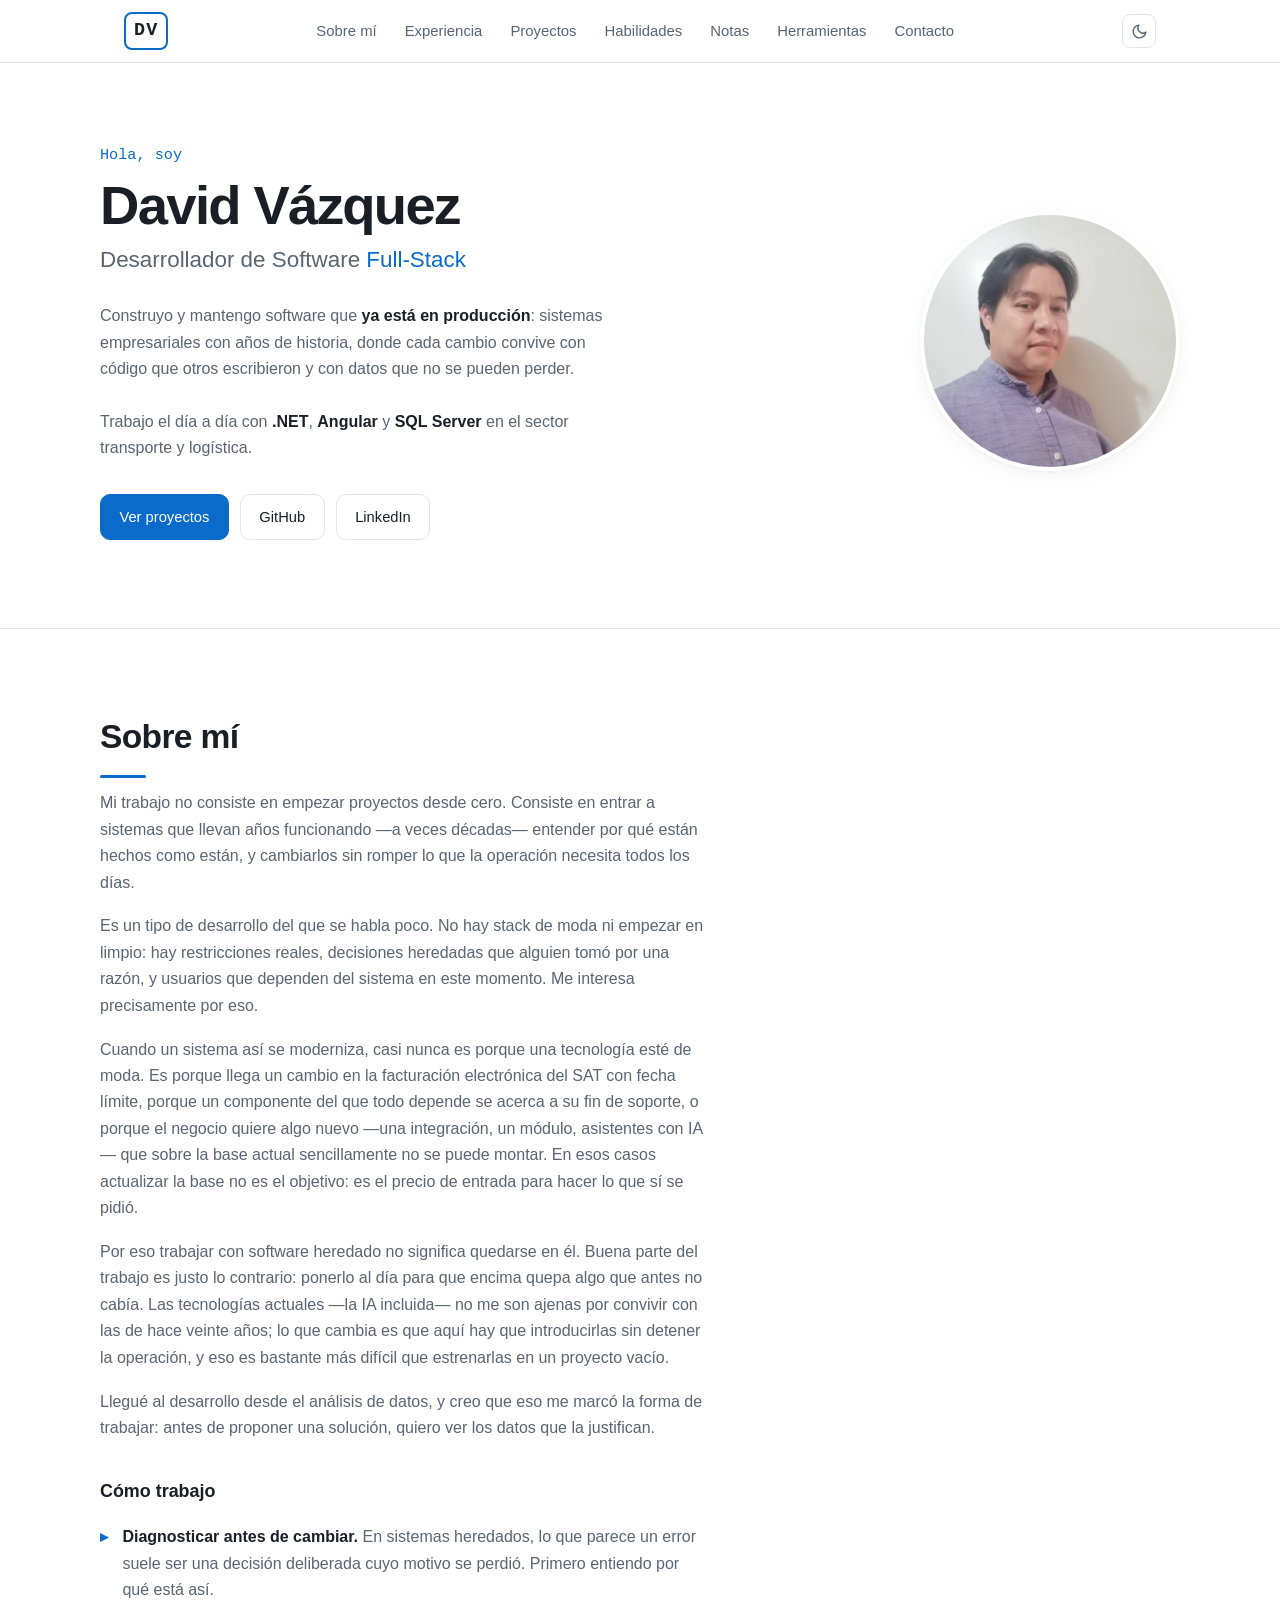
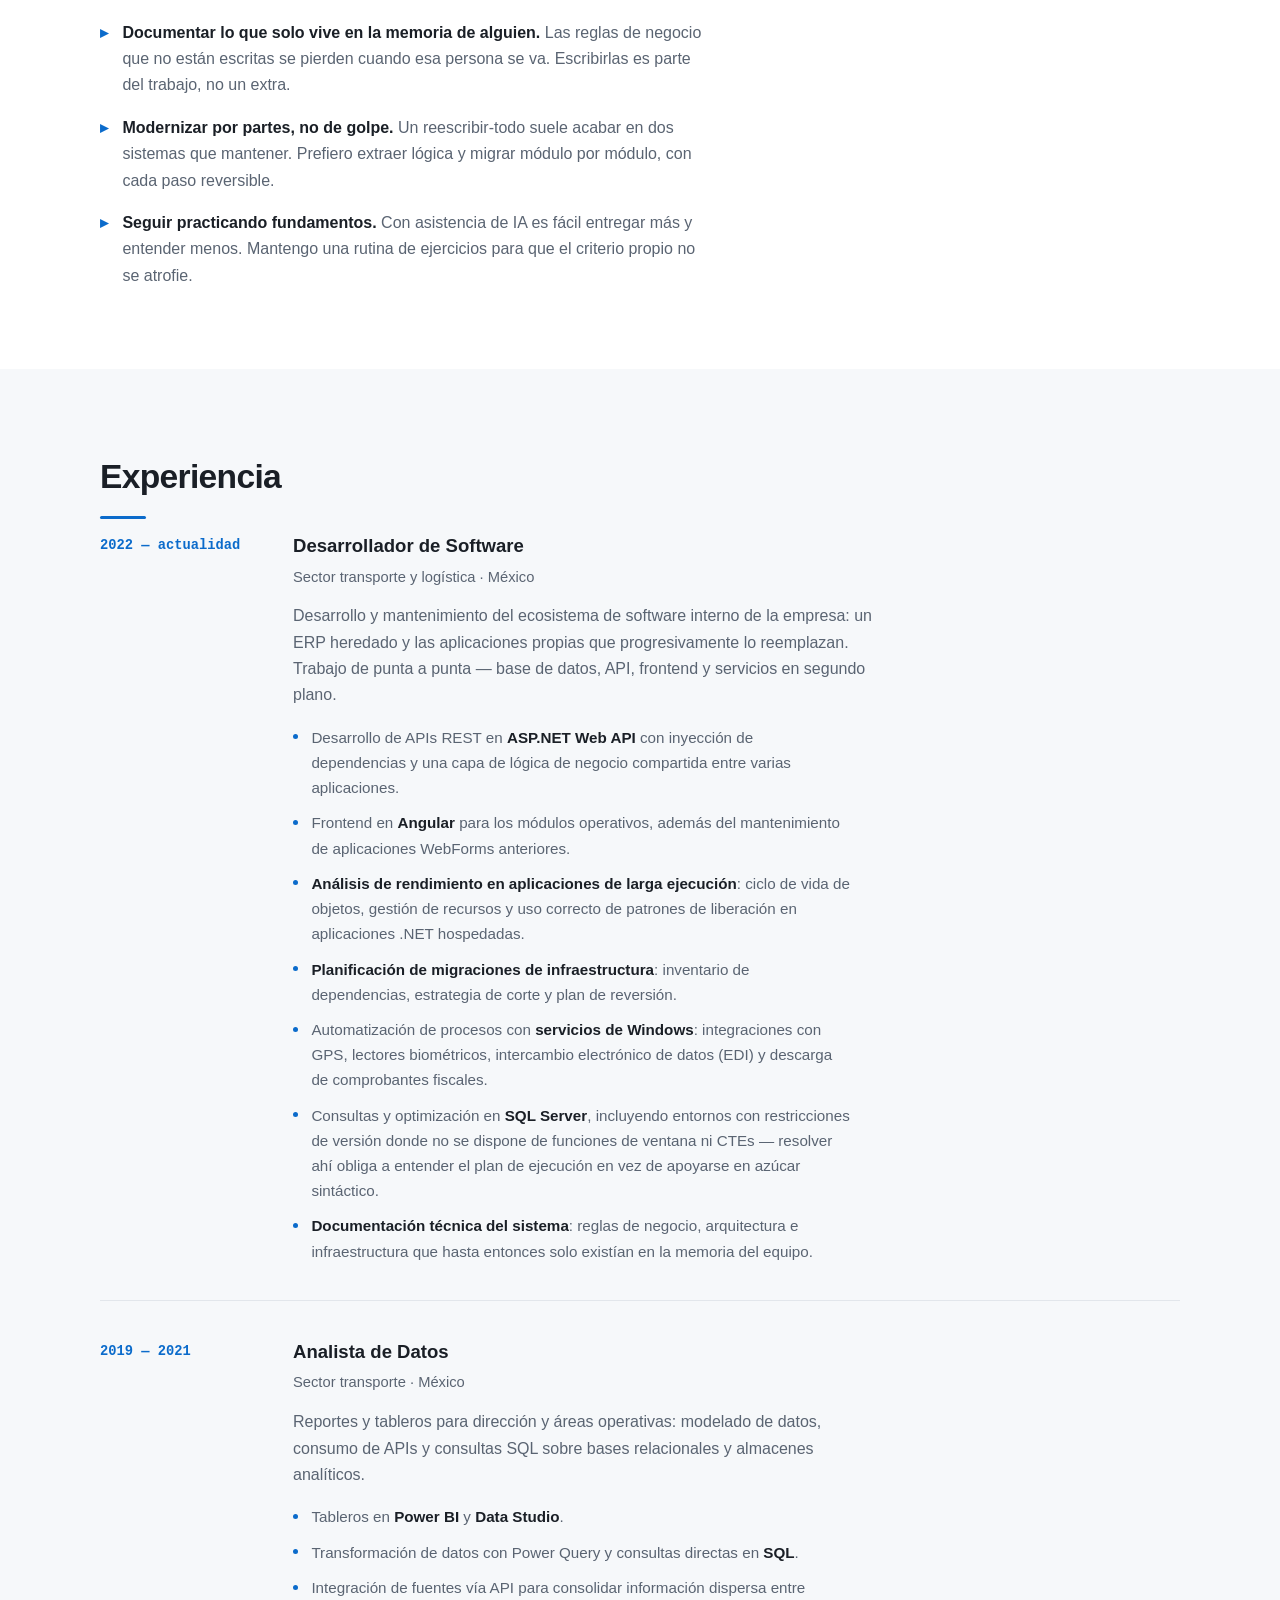
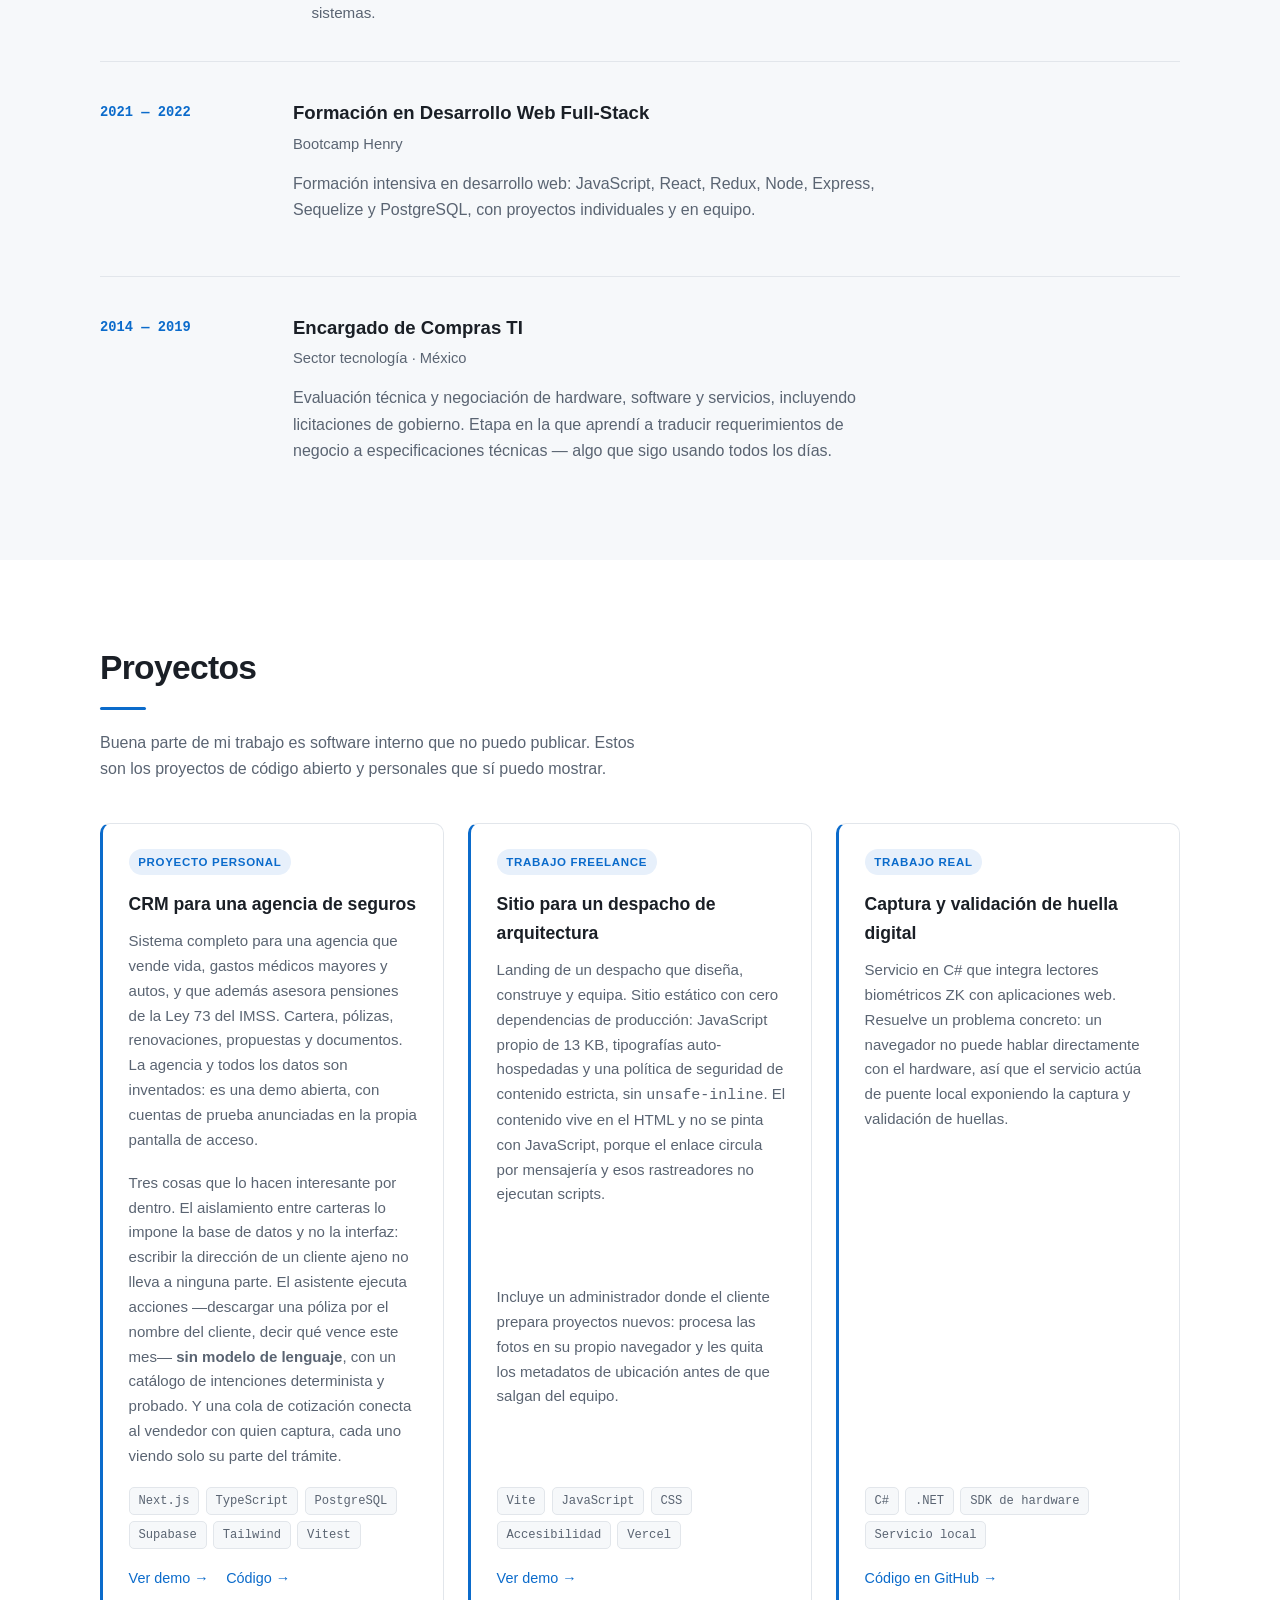
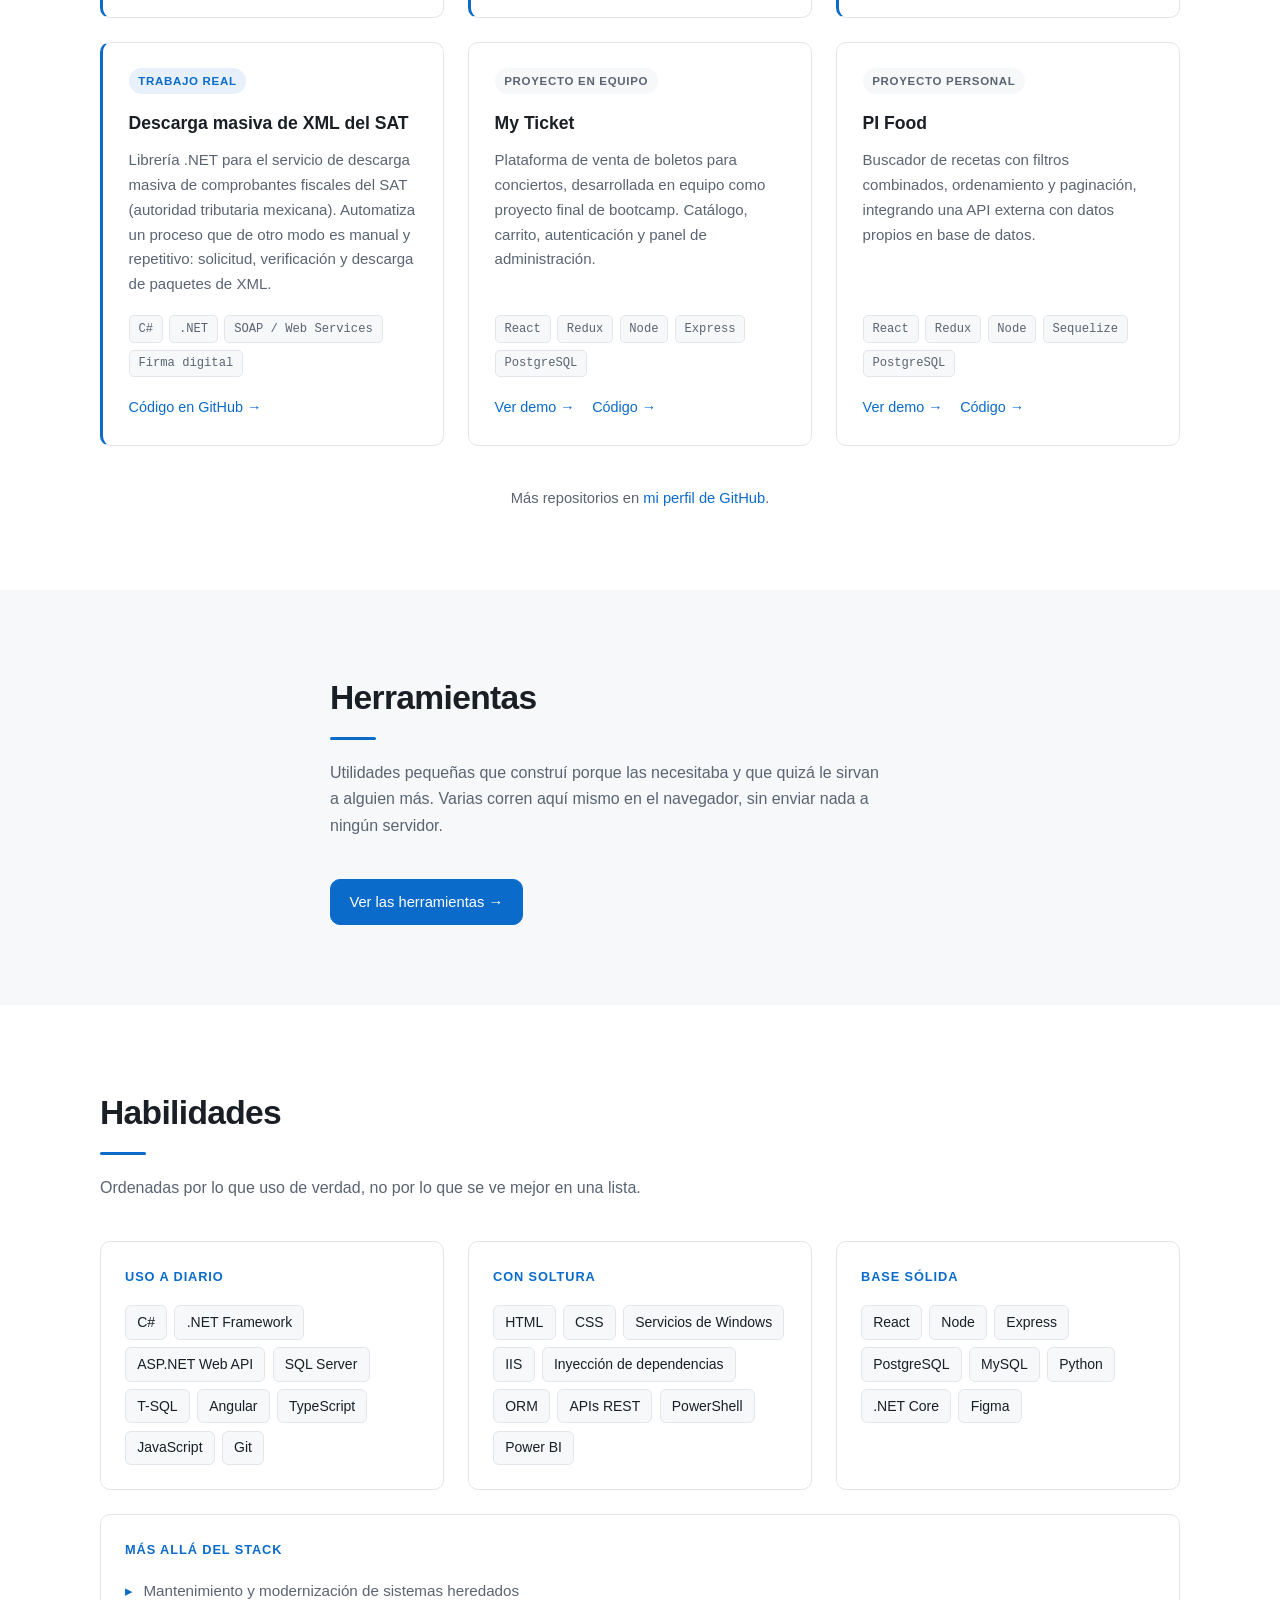
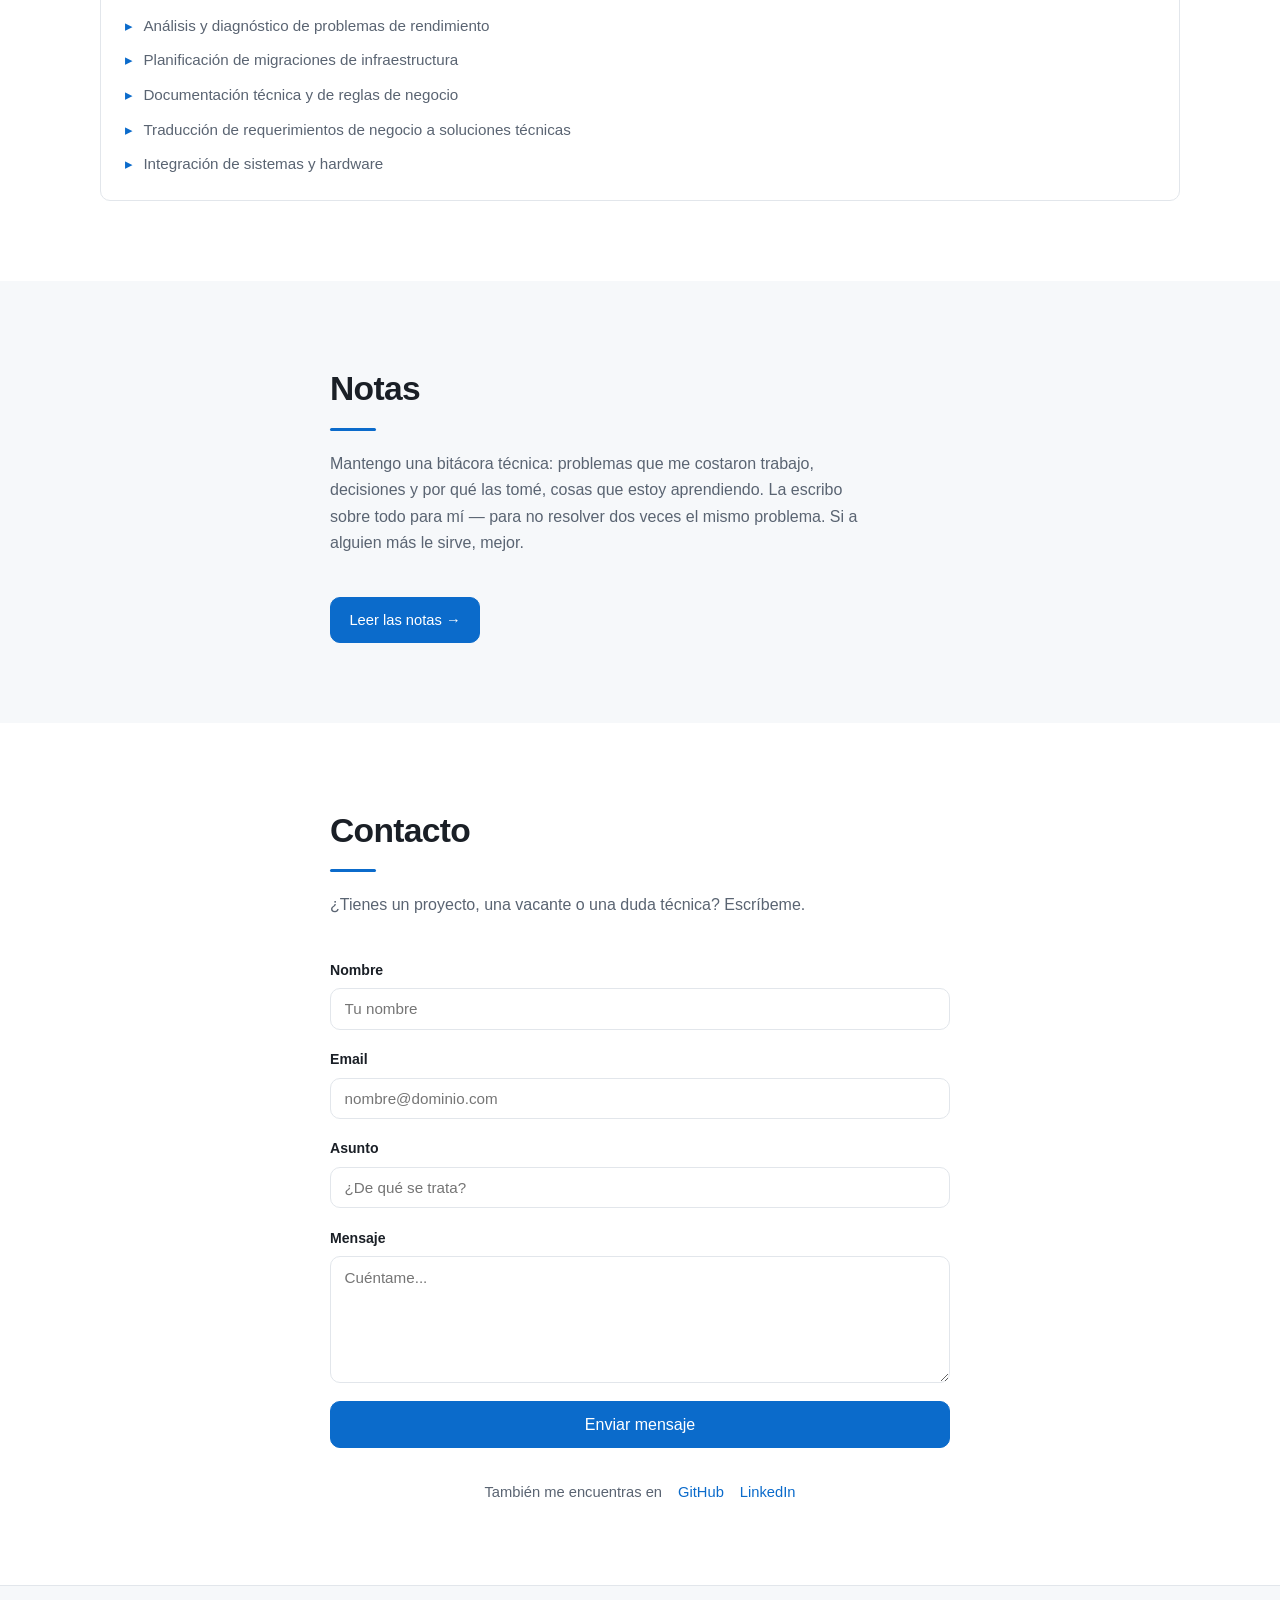
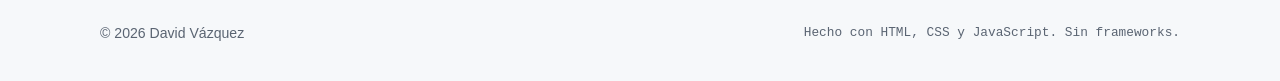
==== commit 4e1cafdf: "Proyectos: ficha del CRM de seguros Va en Proyectos y no en Herramientas: esa seccion es para utilid" ====
--- a/index.html
+++ b/index.html
@@ -285,6 +285,39 @@
 
                 <div class="cards">
 
+                    <article class="card card--featured">
+                        <div class="card__tag">Proyecto personal</div>
+                        <h3 class="card__title">CRM para una agencia de seguros</h3>
+                        <p class="card__desc">
+                            Sistema completo para una agencia que vende vida, gastos médicos mayores y autos, y
+                            que además asesora pensiones de la Ley 73 del IMSS. Cartera, pólizas, renovaciones,
+                            propuestas y documentos. La agencia y todos los datos son inventados: es una demo
+                            abierta, con cuentas de prueba anunciadas en la propia pantalla de acceso.
+                        </p>
+                        <p class="card__desc">
+                            Tres cosas que lo hacen interesante por dentro. El aislamiento entre carteras lo
+                            impone la base de datos y no la interfaz: escribir la dirección de un cliente ajeno
+                            no lleva a ninguna parte. El asistente ejecuta acciones —descargar una póliza por el
+                            nombre del cliente, decir qué vence este mes— <strong>sin modelo de lenguaje</strong>,
+                            con un catálogo de intenciones determinista y probado. Y una cola de cotización
+                            conecta al vendedor con quien captura, cada uno viendo solo su parte del trámite.
+                        </p>
+                        <ul class="card__stack">
+                            <li>Next.js</li>
+                            <li>TypeScript</li>
+                            <li>PostgreSQL</li>
+                            <li>Supabase</li>
+                            <li>Tailwind</li>
+                            <li>Vitest</li>
+                        </ul>
+                        <div class="card__links">
+                            <a href="https://crm-seguros-nine.vercel.app/login" target="_blank"
+                                rel="noopener">Ver demo &rarr;</a>
+                            <a href="https://github.com/davidvazgon26/crm-seguros" target="_blank"
+                                rel="noopener">Código &rarr;</a>
+                        </div>
+                    </article>
+
                     <!-- El cliente aún no autoriza que se use su marca, así que la ficha
                          describe el trabajo sin nombrarlo. Cuando apruebe: cambiar el
                          título por el del despacho y agregar el enlace al repo. -->
